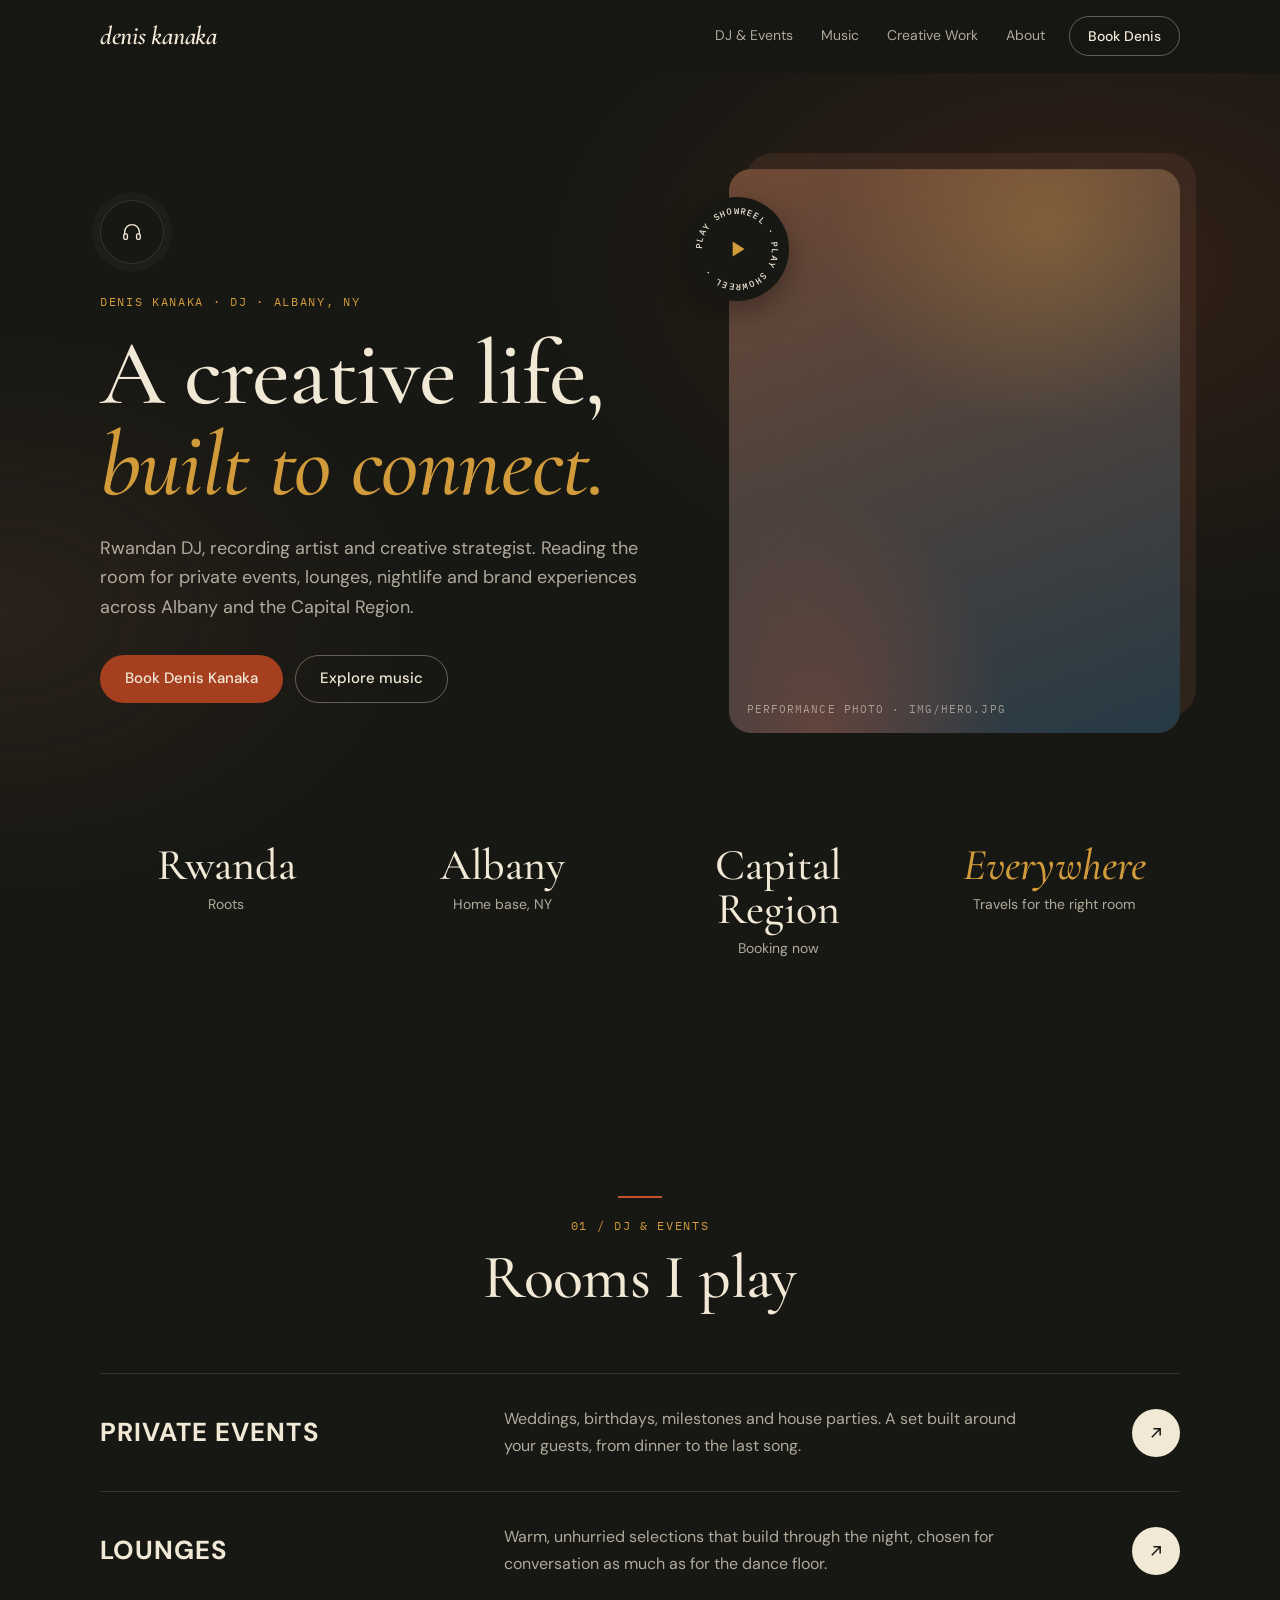
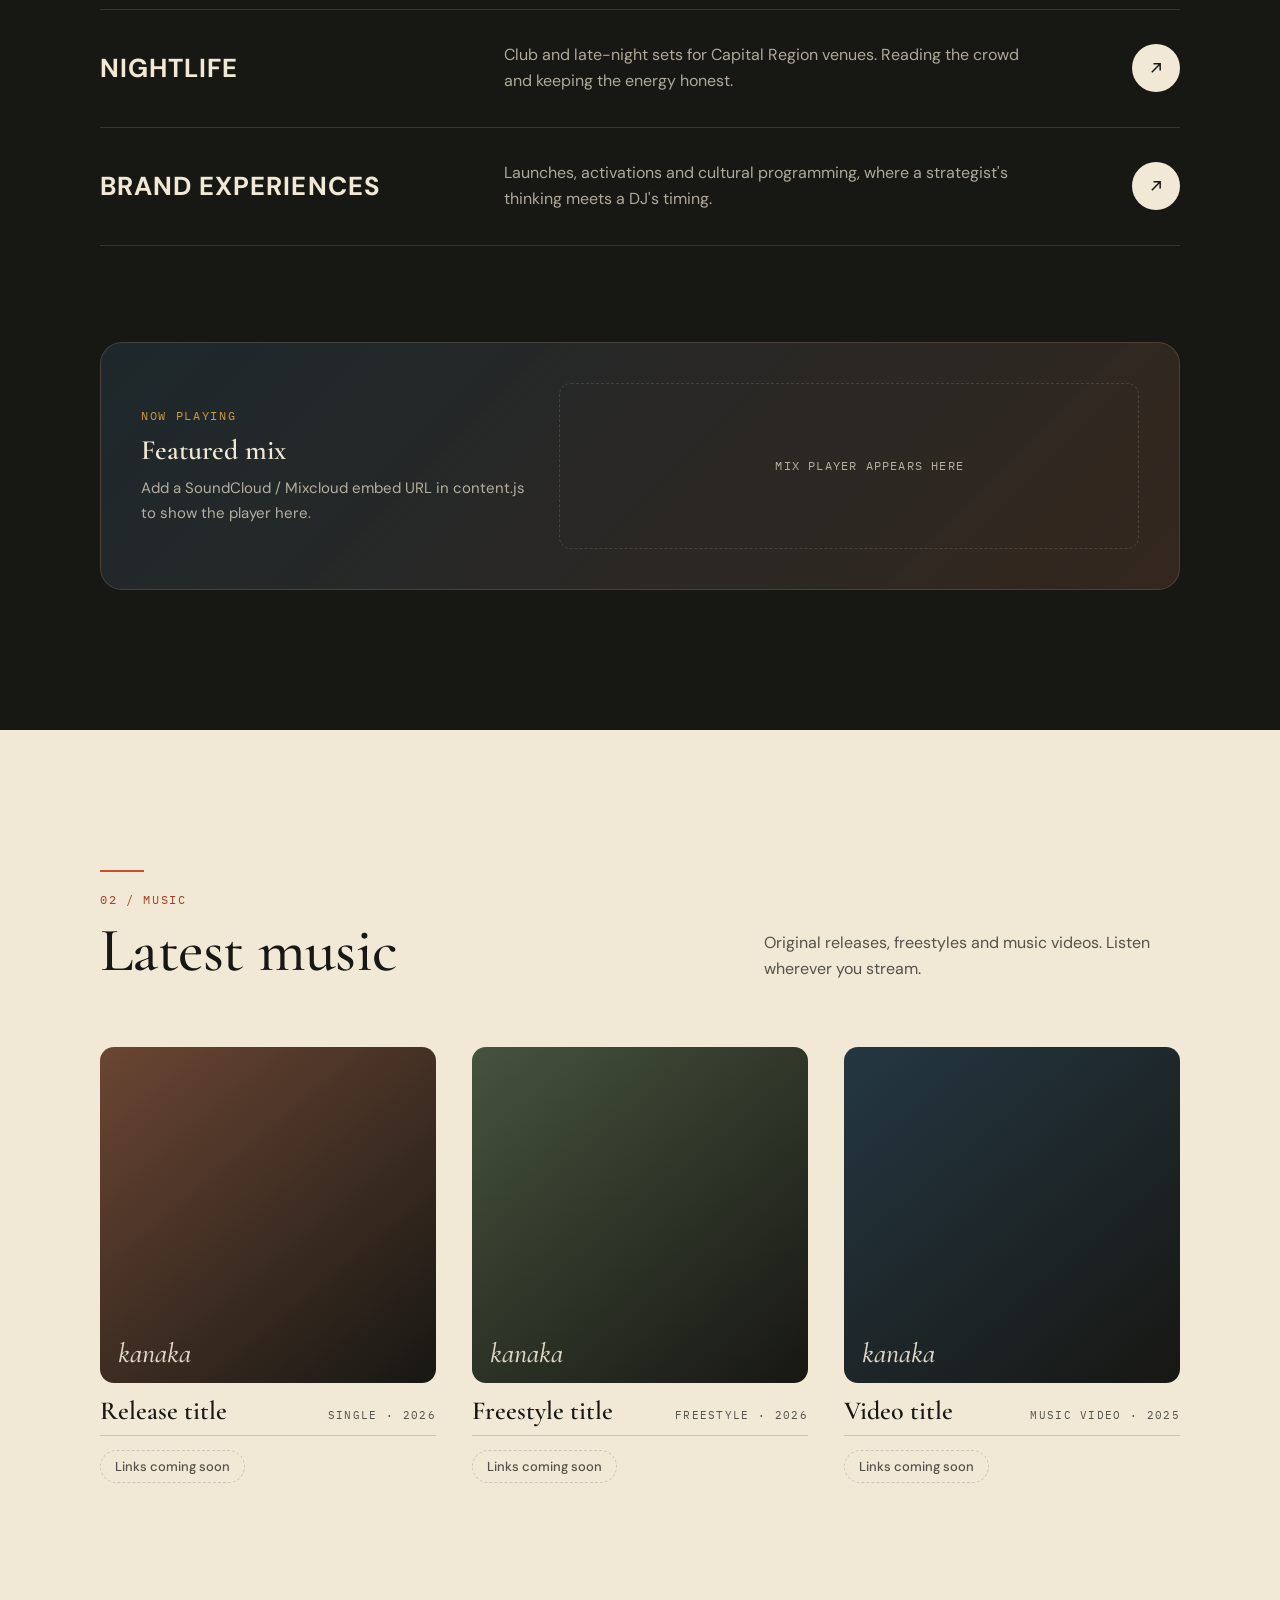
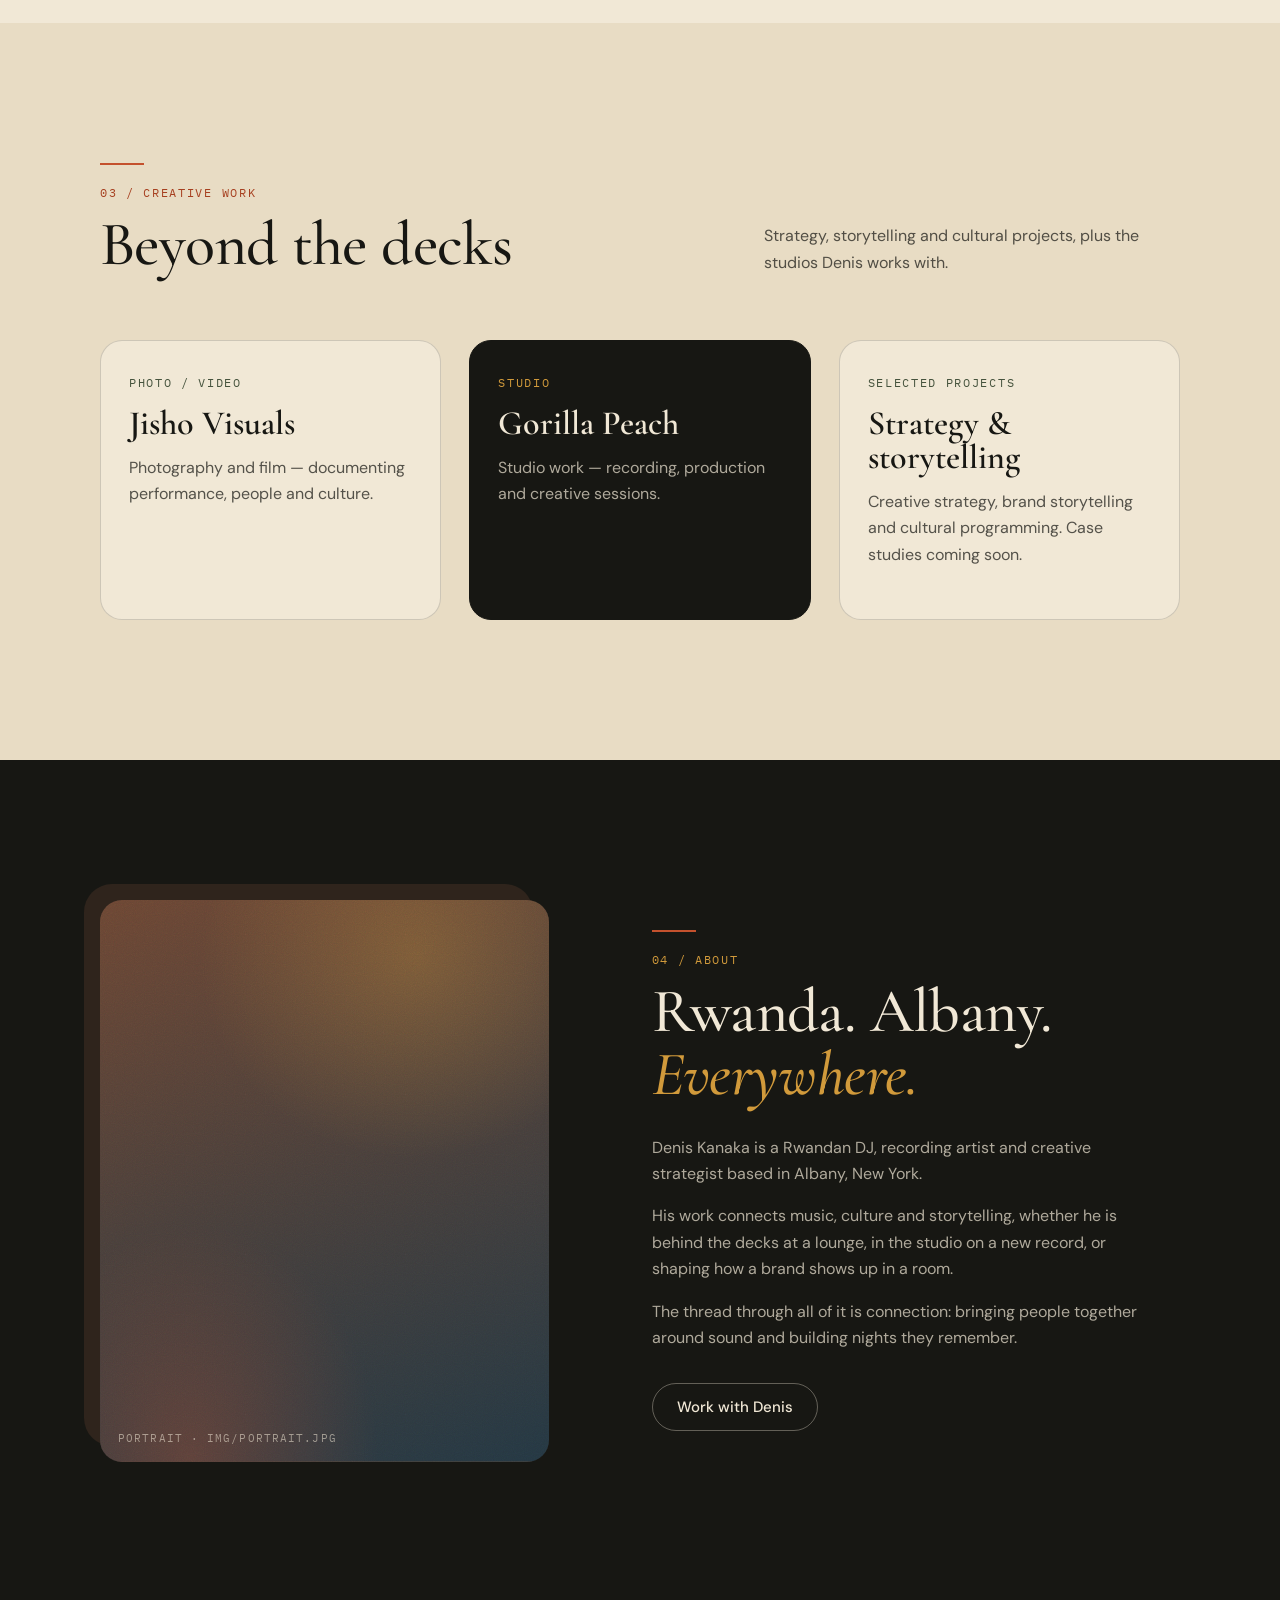
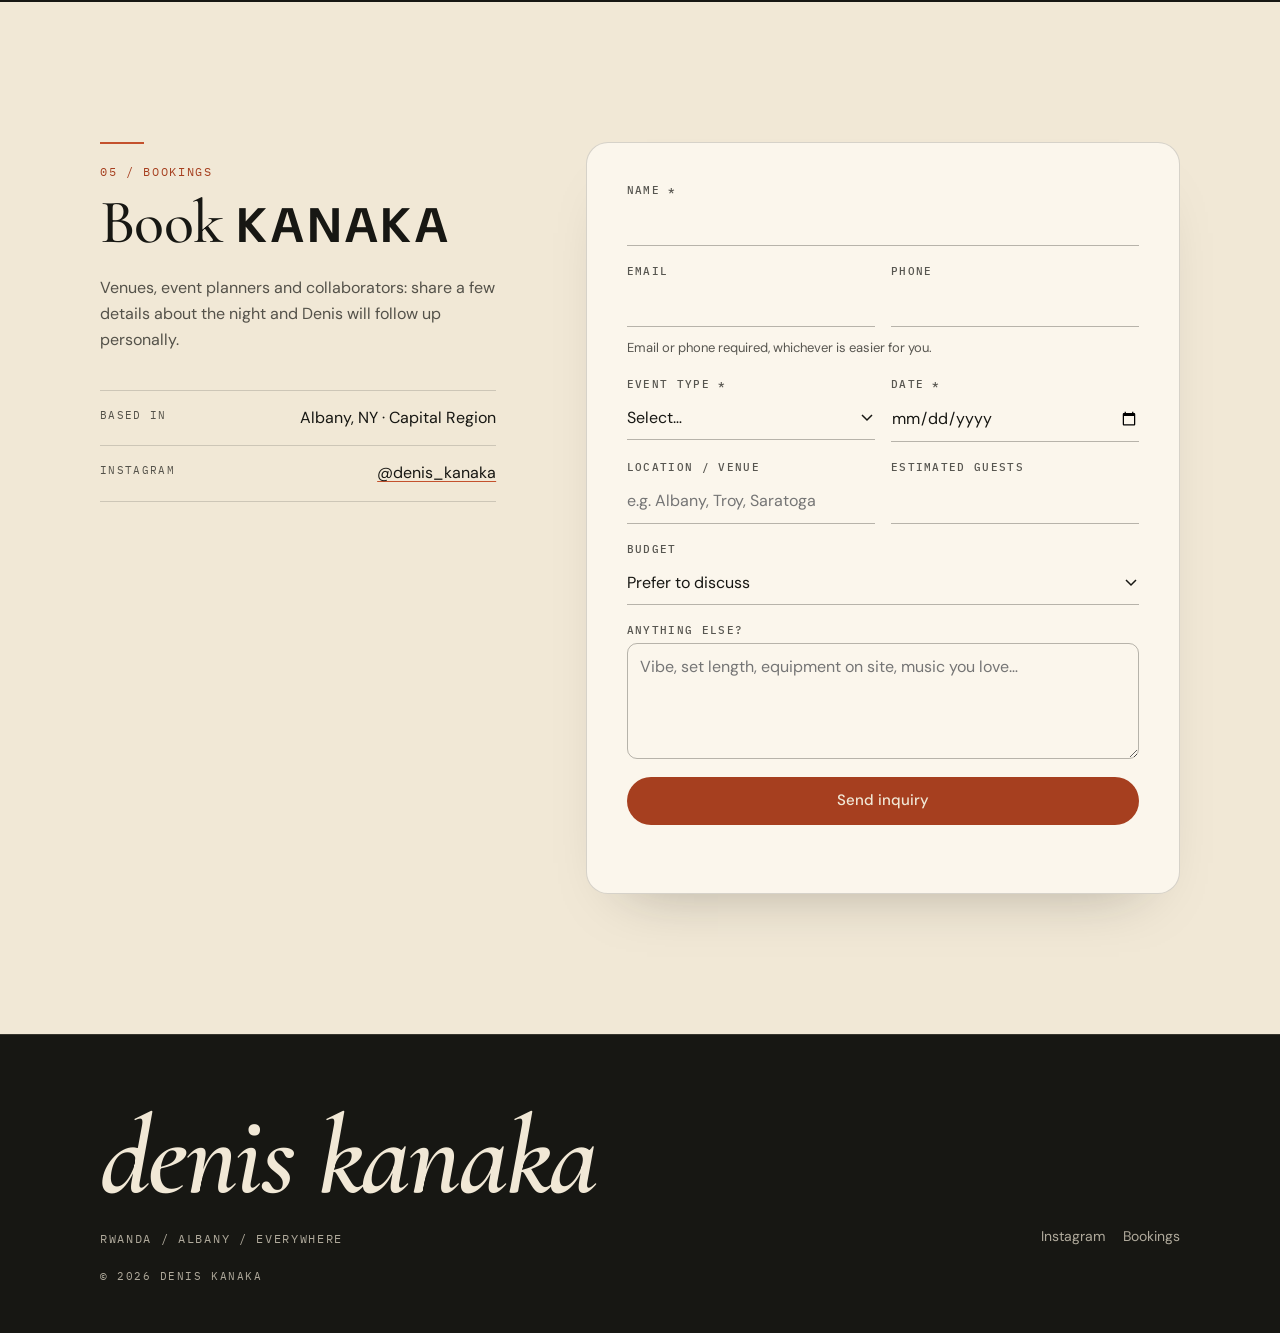
==== denis-kanaka/index.html @ ef2da4cc "Add Denis Kanaka website from creative brief Single-page static site: hero, DJ & Events, Music, Crea" ====
<!doctype html>
<html lang="en">
<head>
  <meta charset="utf-8">
  <meta name="viewport" content="width=device-width, initial-scale=1">
  <title>Denis Kanaka — DJ in Albany, NY | Events, Lounges & Nightlife</title>
  <meta name="description" content="Denis Kanaka is a Rwandan DJ, recording artist and creative strategist based in Albany, New York. Book him for private events, lounges, nightlife and brand experiences across the Capital Region.">
  <meta name="theme-color" content="#171713">
  <link rel="canonical" href="https://deniskanaka.com/">

  <!-- Social previews (replace og-image.jpg with a 1200×630 performance photo) -->
  <meta property="og:type" content="website">
  <meta property="og:title" content="Denis Kanaka — DJ, Recording Artist & Creative Strategist">
  <meta property="og:description" content="Rwandan DJ based in Albany, NY. Booking private events, lounges, nightlife and brand experiences across the Capital Region.">
  <meta property="og:image" content="https://deniskanaka.com/img/og-image.jpg">
  <meta property="og:url" content="https://deniskanaka.com/">
  <meta name="twitter:card" content="summary_large_image">

  <link rel="icon" href="data:image/svg+xml,%3Csvg xmlns='http://www.w3.org/2000/svg' viewBox='0 0 64 64'%3E%3Crect width='64' height='64' rx='14' fill='%23171713'/%3E%3Ctext x='50%25' y='56%25' text-anchor='middle' dominant-baseline='middle' font-family='Georgia,serif' font-size='40' font-style='italic' fill='%23F1E8D6'%3Ek%3C/text%3E%3C/svg%3E">

  <link rel="preconnect" href="https://fonts.googleapis.com">
  <link rel="preconnect" href="https://fonts.gstatic.com" crossorigin>
  <link href="https://fonts.googleapis.com/css2?family=Cormorant+Garamond:ital,wght@0,500;0,600;1,500&family=DM+Sans:opsz,wght@9..40,400;9..40,500;9..40,700&family=IBM+Plex+Mono:wght@400;500&display=swap" rel="stylesheet">
  <link rel="stylesheet" href="styles.css">

  <script type="application/ld+json">
  {
    "@context": "https://schema.org",
    "@type": "Person",
    "name": "Denis Kanaka",
    "jobTitle": ["DJ", "Recording Artist", "Creative Strategist"],
    "url": "https://deniskanaka.com/",
    "homeLocation": { "@type": "Place", "name": "Albany, New York" },
    "areaServed": ["Albany, NY", "Capital Region, NY", "Troy, NY", "Schenectady, NY", "Saratoga Springs, NY"],
    "sameAs": ["https://www.instagram.com/denis_kanaka/"]
  }
  </script>

  <!-- Analytics: paste your Plausible / GA4 snippet here. Booking clicks and form
       submissions are already sent as events by main.js (see README). -->
</head>
<body>
  <a class="skip" href="#main">Skip to content</a>

  <!-- ================= HEADER ================= -->
  <header class="site-header" id="top">
    <div class="wrap header-inner">
      <a href="#top" class="wordmark" aria-label="denis kanaka — home">denis kanaka</a>
      <nav class="nav" id="nav" aria-label="Primary">
        <a href="#dj">DJ &amp; Events</a>
        <a href="#music">Music</a>
        <a href="#work">Creative Work</a>
        <a href="#about">About</a>
        <a href="#book" class="nav-book" data-track="book_click" data-track-label="nav">Bookings</a>
      </nav>
      <a href="#book" class="btn btn-ghost header-cta" data-track="book_click" data-track-label="header">Book Denis</a>
      <button class="menu-btn" aria-expanded="false" aria-controls="nav" aria-label="Open menu">
        <span></span><span></span>
      </button>
    </div>
  </header>

  <main id="main">

    <!-- ================= HERO ================= -->
    <section class="hero section-ink">
      <div class="wrap hero-grid">
        <div class="hero-copy">
          <div class="hero-mark" aria-hidden="true">
            <svg viewBox="0 0 24 24" width="22" height="22" fill="none" stroke="currentColor" stroke-width="1.5"><path d="M4 15v-3a8 8 0 0 1 16 0v3"/><rect x="3" y="14" width="4" height="6" rx="1.5"/><rect x="17" y="14" width="4" height="6" rx="1.5"/></svg>
          </div>
          <p class="eyebrow">Denis Kanaka · DJ · Albany, NY</p>
          <h1 class="display">A creative life,<br><em>built to connect.</em></h1>
          <p class="lede">Rwandan DJ, recording artist and creative strategist. Reading the room for private events, lounges, nightlife and brand experiences across Albany and the Capital Region.</p>
          <div class="actions">
            <a href="#book" class="btn btn-ember" data-track="book_click" data-track-label="hero">Book Denis Kanaka</a>
            <a href="#music" class="btn btn-ghost">Explore music</a>
          </div>
        </div>

        <div class="hero-media">
          <div class="frame frame-hero">
            <div class="ph" data-img="img/hero.jpg" role="img" aria-label="Denis Kanaka performing a DJ set in Albany, New York">
              <span class="ph-label">performance photo · img/hero.jpg</span>
            </div>
            <button class="play-badge" type="button" data-showreel aria-label="Play showreel">
              <svg class="ring" viewBox="0 0 100 100" aria-hidden="true">
                <defs><path id="circ" d="M50,50 m-38,0 a38,38 0 1,1 76,0 a38,38 0 1,1 -76,0"/></defs>
                <text><textPath href="#circ">PLAY SHOWREEL · PLAY SHOWREEL · </textPath></text>
              </svg>
              <svg class="tri" viewBox="0 0 24 24" aria-hidden="true"><path d="M8 5v14l11-7z" fill="currentColor"/></svg>
            </button>
          </div>
        </div>
      </div>

      <!-- Facts strip (stats row in the reference — kept factual, no invented numbers) -->
      <div class="wrap facts">
        <div class="fact"><span class="fact-big">Rwanda</span><span class="fact-sm">Roots</span></div>
        <div class="fact"><span class="fact-big">Albany</span><span class="fact-sm">Home base, NY</span></div>
        <div class="fact"><span class="fact-big">Capital Region</span><span class="fact-sm">Booking now</span></div>
        <div class="fact"><span class="fact-big"><em>Everywhere</em></span><span class="fact-sm">Travels for the right room</span></div>
      </div>
    </section>

    <!-- ================= DJ & EVENTS ================= -->
    <section class="section section-ink" id="dj">
      <div class="wrap">
        <header class="section-head center">
          <span class="rule"></span>
          <p class="label">01 / DJ &amp; Events</p>
          <h2 class="h2">Rooms I play</h2>
        </header>

        <ul class="rows">
          <li class="row">
            <h3 class="row-title">Private events</h3>
            <p class="row-text">Weddings, birthdays, milestones and house parties. A set built around your guests, from dinner to the last song.</p>
            <a class="row-arrow" href="#book" data-event="Private event" data-track="book_click" data-track-label="row-private" aria-label="Book Denis for a private event">
              <svg viewBox="0 0 24 24" aria-hidden="true"><path d="M7 17 17 7M9 7h8v8" fill="none" stroke="currentColor" stroke-width="1.8"/></svg>
            </a>
          </li>
          <li class="row">
            <h3 class="row-title">Lounges</h3>
            <p class="row-text">Warm, unhurried selections that build through the night, chosen for conversation as much as for the dance floor.</p>
            <a class="row-arrow" href="#book" data-event="Lounge / bar" data-track="book_click" data-track-label="row-lounge" aria-label="Book Denis for a lounge">
              <svg viewBox="0 0 24 24" aria-hidden="true"><path d="M7 17 17 7M9 7h8v8" fill="none" stroke="currentColor" stroke-width="1.8"/></svg>
            </a>
          </li>
          <li class="row">
            <h3 class="row-title">Nightlife</h3>
            <p class="row-text">Club and late-night sets for Capital Region venues. Reading the crowd and keeping the energy honest.</p>
            <a class="row-arrow" href="#book" data-event="Club / nightlife" data-track="book_click" data-track-label="row-nightlife" aria-label="Book Denis for a nightlife event">
              <svg viewBox="0 0 24 24" aria-hidden="true"><path d="M7 17 17 7M9 7h8v8" fill="none" stroke="currentColor" stroke-width="1.8"/></svg>
            </a>
          </li>
          <li class="row">
            <h3 class="row-title">Brand experiences</h3>
            <p class="row-text">Launches, activations and cultural programming, where a strategist's thinking meets a DJ's timing.</p>
            <a class="row-arrow" href="#book" data-event="Brand experience" data-track="book_click" data-track-label="row-brand" aria-label="Book Denis for a brand experience">
              <svg viewBox="0 0 24 24" aria-hidden="true"><path d="M7 17 17 7M9 7h8v8" fill="none" stroke="currentColor" stroke-width="1.8"/></svg>
            </a>
          </li>
        </ul>

        <div class="mix" id="mix">
          <div class="mix-meta">
            <p class="label">Now playing</p>
            <h3 class="h3" data-bind="featuredMix.title">Featured mix</h3>
            <p class="muted" data-bind="featuredMix.caption"></p>
          </div>
          <div class="mix-player" id="mixPlayer">
            <div class="mix-empty">
              <span class="bars" aria-hidden="true"><i></i><i></i><i></i><i></i><i></i></span>
              <span>Mix player appears here</span>
            </div>
          </div>
        </div>
      </div>
    </section>

    <!-- ================= MUSIC ================= -->
    <section class="section section-paper" id="music">
      <div class="wrap">
        <header class="section-head split">
          <div>
            <span class="rule"></span>
            <p class="label">02 / Music</p>
            <h2 class="h2">Latest music</h2>
          </div>
          <p class="section-intro">Original releases, freestyles and music videos. Listen wherever you stream.</p>
        </header>
        <div class="releases" id="releases" aria-live="polite"></div>
        <div class="stream-links" id="streamLinks"></div>
      </div>
    </section>

    <!-- ================= CREATIVE WORK ================= -->
    <section class="section section-paper alt" id="work">
      <div class="wrap">
        <header class="section-head split">
          <div>
            <span class="rule"></span>
            <p class="label">03 / Creative Work</p>
            <h2 class="h2">Beyond the decks</h2>
          </div>
          <p class="section-intro">Strategy, storytelling and cultural projects, plus the studios Denis works with.</p>
        </header>
        <div class="projects" id="projects"></div>
      </div>
    </section>

    <!-- ================= ABOUT ================= -->
    <section class="section section-ink" id="about">
      <div class="wrap about-grid">
        <div class="frame frame-portrait">
          <div class="ph" data-img="img/portrait.jpg" role="img" aria-label="Portrait of Denis Kanaka, DJ and creative strategist based in Albany, NY">
            <span class="ph-label">portrait · img/portrait.jpg</span>
          </div>
        </div>
        <div class="about-copy">
          <span class="rule"></span>
          <p class="label">04 / About</p>
          <h2 class="h2">Rwanda. Albany.<br><em>Everywhere.</em></h2>
          <p>Denis Kanaka is a Rwandan DJ, recording artist and creative strategist based in Albany, New York.</p>
          <p>His work connects music, culture and storytelling, whether he is behind the decks at a lounge, in the studio on a new record, or shaping how a brand shows up in a room.</p>
          <p>The thread through all of it is connection: bringing people together around sound and building nights they remember.</p>
          <ul class="highlights" id="highlights" hidden></ul>
          <div class="actions">
            <a href="#book" class="btn btn-ghost" data-track="book_click" data-track-label="about">Work with Denis</a>
          </div>
        </div>
      </div>
    </section>

    <!-- ================= TESTIMONIALS (hidden until approved quotes exist) ================= -->
    <section class="section section-ink tight" id="testimonials" hidden>
      <div class="wrap">
        <header class="section-head">
          <span class="rule"></span>
          <p class="label">Kind words</p>
          <h2 class="h2">From the room</h2>
        </header>
        <div class="quotes" id="quotes"></div>
      </div>
    </section>

    <!-- ================= BOOKINGS ================= -->
    <section class="section section-paper" id="book">
      <div class="wrap book-grid">
        <div class="book-intro">
          <span class="rule"></span>
          <p class="label">05 / Bookings</p>
          <h2 class="h2">Book <span class="kanaka">KANAKA</span></h2>
          <p>Venues, event planners and collaborators: share a few details about the night and Denis will follow up personally.</p>
          <dl class="direct" id="direct">
            <div><dt>Based in</dt><dd>Albany, NY · Capital Region</dd></div>
            <div><dt>Instagram</dt><dd><a href="https://www.instagram.com/denis_kanaka/" target="_blank" rel="noopener" data-track="social_click" data-track-label="instagram">@denis_kanaka</a></dd></div>
          </dl>
        </div>

        <form class="form" id="bookingForm" novalidate>
          <div class="field">
            <label for="f-name">Name *</label>
            <input id="f-name" name="name" type="text" autocomplete="name" required>
          </div>
          <div class="field-row">
            <div class="field">
              <label for="f-email">Email</label>
              <input id="f-email" name="email" type="email" autocomplete="email">
            </div>
            <div class="field">
              <label for="f-phone">Phone</label>
              <input id="f-phone" name="phone" type="tel" autocomplete="tel">
            </div>
          </div>
          <p class="hint" id="contactHint">Email or phone required, whichever is easier for you.</p>
          <div class="field-row">
            <div class="field">
              <label for="f-type">Event type *</label>
              <select id="f-type" name="event_type" required>
                <option value="">Select…</option>
                <option>Private event</option>
                <option>Wedding</option>
                <option>Lounge / bar</option>
                <option>Club / nightlife</option>
                <option>Brand experience</option>
                <option>Corporate</option>
                <option>Other</option>
              </select>
            </div>
            <div class="field">
              <label for="f-date">Date *</label>
              <input id="f-date" name="date" type="date" required>
            </div>
          </div>
          <div class="field-row">
            <div class="field">
              <label for="f-location">Location / venue</label>
              <input id="f-location" name="location" type="text" placeholder="e.g. Albany, Troy, Saratoga">
            </div>
            <div class="field">
              <label for="f-guests">Estimated guests</label>
              <input id="f-guests" name="guest_count" type="number" min="1" inputmode="numeric">
            </div>
          </div>
          <div class="field">
            <label for="f-budget">Budget</label>
            <select id="f-budget" name="budget">
              <option value="">Prefer to discuss</option>
              <option>Under $500</option>
              <option>$500 – $1,000</option>
              <option>$1,000 – $2,500</option>
              <option>$2,500+</option>
            </select>
          </div>
          <div class="field">
            <label for="f-details">Anything else?</label>
            <textarea id="f-details" name="details" rows="4" placeholder="Vibe, set length, equipment on site, music you love…"></textarea>
          </div>
          <input type="text" name="_gotcha" class="hp" tabindex="-1" autocomplete="off" aria-hidden="true">
          <button class="btn btn-ember btn-block" type="submit">Send inquiry</button>
          <p class="form-status" id="formStatus" role="status" aria-live="polite"></p>
        </form>

        <div class="form-done" id="formDone" hidden tabindex="-1">
          <p class="label">Inquiry received</p>
          <h3 class="h2"><em>Thank you.</em></h3>
          <p id="doneText">Denis will be in touch shortly to talk through your event.</p>
          <button class="btn btn-ghost-dark" type="button" id="formReset">Send another</button>
        </div>
      </div>
    </section>
  </main>

  <!-- ================= FOOTER ================= -->
  <footer class="site-footer section-ink">
    <div class="wrap footer-inner">
      <p class="footer-mark">denis kanaka</p>
      <p class="mono">Rwanda / Albany / Everywhere</p>
      <nav class="footer-links" id="footerLinks" aria-label="Social"></nav>
      <p class="mono small">© <span id="year"></span> Denis Kanaka</p>
    </div>
  </footer>

  <!-- Showreel modal -->
  <dialog class="modal" id="reelModal" aria-label="Showreel">
    <button class="modal-close" type="button" aria-label="Close showreel">×</button>
    <div class="modal-body" id="reelBody"></div>
  </dialog>

  <script src="content.js"></script>
  <script src="main.js"></script>
</body>
</html>
---- denis-kanaka/styles.css ----
/* denis kanaka — styles
   Palette & type per Web / Creative Brief §03 */
:root {
  --paper: #F1E8D6;
  --ink: #171713;
  --earth: #6B4633;
  --moss: #46533D;
  --ember: #C4512D;
  --ember-deep: #A63F1F;   /* AA-contrast variant for small text & buttons */
  --gold: #D19A3B;
  --midnight: #243742;

  --paper-2: #E8DCC4;
  --ink-2: #211F1A;
  --ink-line: rgba(241, 232, 214, .14);
  --paper-line: rgba(23, 23, 19, .16);
  --paper-muted: rgba(241, 232, 214, .70);
  --ink-muted: rgba(23, 23, 19, .72);

  --serif: "Cormorant Garamond", Georgia, "Times New Roman", serif;
  --sans: "DM Sans", system-ui, -apple-system, "Segoe UI", sans-serif;
  --mono: "IBM Plex Mono", ui-monospace, Menlo, monospace;

  --wrap: 1160px;
  --gutter: clamp(16px, 4vw, 40px);
  --radius: 22px;
}

*, *::before, *::after { box-sizing: border-box; }
html { scroll-behavior: smooth; scroll-padding-top: 80px; -webkit-text-size-adjust: 100%; }
@media (prefers-reduced-motion: reduce) { html { scroll-behavior: auto; } *, *::before, *::after { animation: none !important; transition: none !important; } }
body {
  margin: 0; background: var(--ink); color: var(--paper);
  font: 400 16px/1.65 var(--sans); -webkit-font-smoothing: antialiased;
  overflow-x: hidden;
}
img { max-width: 100%; display: block; }
a { color: inherit; }
h1, h2, h3, p { margin: 0; }
em { font-style: italic; }
[hidden] { display: none !important; }

.wrap { width: 100%; max-width: var(--wrap); margin: 0 auto; padding: 0 var(--gutter); }
.skip { position: absolute; left: -9999px; top: 8px; z-index: 100; background: var(--paper); color: var(--ink); padding: 8px 14px; border-radius: 8px; }
.skip:focus { left: 8px; }
:focus-visible { outline: 2px solid var(--gold); outline-offset: 3px; border-radius: 4px; }

/* ---------- Type ---------- */
.display {
  font-family: var(--serif); font-weight: 500;
  font-size: clamp(46px, 7.2vw, 92px); line-height: .98; letter-spacing: -.015em;
}
.display em, .h2 em { color: var(--gold); }
.section-paper .h2 em { color: var(--ember-deep); }
.h2 { font-family: var(--serif); font-weight: 500; font-size: clamp(38px, 5vw, 62px); line-height: 1.02; letter-spacing: -.01em; }
.h3 { font-family: var(--serif); font-weight: 600; font-size: 28px; line-height: 1.1; }
.eyebrow, .label, .mono {
  font-family: var(--mono); font-size: 12px; letter-spacing: .14em; text-transform: uppercase;
}
.eyebrow, .section-ink .label { color: var(--gold); }
.section-paper .label { color: var(--ember-deep); }
.lede { font-size: 18px; color: var(--paper-muted); max-width: 30em; }
.muted { color: var(--paper-muted); }
.small { font-size: 11px; }
.rule { display: block; width: 44px; height: 2px; background: var(--ember); margin-bottom: 18px; }
.center .rule { margin-inline: auto; }
.kanaka { font-family: var(--sans); font-weight: 700; letter-spacing: .08em; font-size: .78em; }

/* ---------- Buttons ---------- */
.btn {
  display: inline-flex; align-items: center; justify-content: center; gap: 8px;
  min-height: 48px; padding: 0 24px; border-radius: 999px;
  font: 500 15px/1 var(--sans); text-decoration: none; cursor: pointer;
  border: 1px solid transparent; transition: background .2s, color .2s, border-color .2s, transform .2s;
}
.btn:active { transform: translateY(1px); }
.btn-ember { background: var(--ember-deep); color: var(--paper); }
.btn-ember:hover { background: var(--ember); }
.btn-ghost { border-color: rgba(241, 232, 214, .35); color: var(--paper); background: transparent; }
.btn-ghost:hover { border-color: var(--paper); background: rgba(241, 232, 214, .06); }
.btn-ghost-dark { border-color: var(--paper-line); color: var(--ink); background: transparent; }
.btn-ghost-dark:hover { border-color: var(--ink); }
.btn-block { width: 100%; }
.actions { display: flex; flex-wrap: wrap; gap: 12px; margin-top: 32px; }

/* ---------- Header ---------- */
.site-header {
  position: sticky; top: 0; z-index: 50;
  background: rgba(23, 23, 19, .82); backdrop-filter: blur(12px); -webkit-backdrop-filter: blur(12px);
  border-bottom: 1px solid transparent; transition: border-color .3s;
}
.site-header.scrolled { border-bottom-color: var(--ink-line); }
.header-inner { display: flex; align-items: center; gap: 24px; height: 72px; }
.wordmark { font-family: var(--serif); font-size: 26px; font-weight: 600; font-style: italic; text-decoration: none; letter-spacing: -.01em; margin-right: auto; }
.nav { display: flex; gap: 28px; }
.nav a { font-size: 14px; text-decoration: none; color: var(--paper-muted); transition: color .2s; }
.nav a:hover { color: var(--paper); }
.nav-book { display: none; }
.header-cta { min-height: 40px; padding: 0 18px; font-size: 14px; }
.menu-btn { display: none; }

@media (max-width: 880px) {
  .header-cta { display: none; }
  .menu-btn {
    display: grid; place-content: center; gap: 6px; width: 44px; height: 44px;
    background: none; border: 1px solid var(--ink-line); border-radius: 50%; cursor: pointer;
  }
  .menu-btn span { display: block; width: 18px; height: 1.5px; background: var(--paper); transition: transform .25s; }
  .menu-btn[aria-expanded="true"] span:first-child { transform: translateY(3.75px) rotate(45deg); }
  .menu-btn[aria-expanded="true"] span:last-child { transform: translateY(-3.75px) rotate(-45deg); }
  .nav {
    position: fixed; inset: 72px 0 auto 0; flex-direction: column; gap: 0;
    background: var(--ink); border-bottom: 1px solid var(--ink-line);
    padding: 8px var(--gutter) 24px; transform: translateY(-8px); opacity: 0; visibility: hidden;
    transition: opacity .2s, transform .2s, visibility .2s;
  }
  .nav.open { opacity: 1; visibility: visible; transform: none; }
  .nav a { font-family: var(--serif); font-size: 30px; color: var(--paper); padding: 10px 0; border-bottom: 1px solid var(--ink-line); }
  .nav-book { display: block; color: var(--gold) !important; border-bottom: 0 !important; }
}

/* ---------- Sections ---------- */
.section-ink { background: var(--ink); color: var(--paper); }
.section-paper { background: var(--paper); color: var(--ink); }
.section-paper.alt { background: var(--paper-2); }
.section { padding: clamp(80px, 11vw, 140px) 0; }
.section.tight { padding-top: 0; }
.section-head { margin-bottom: clamp(40px, 6vw, 64px); }
.section-head .label { margin-bottom: 10px; }
.section-head.center { text-align: center; }
.section-head.split { display: flex; justify-content: space-between; align-items: flex-end; gap: 32px; flex-wrap: wrap; }
.section-intro { max-width: 26em; color: var(--ink-muted); }

/* ---------- Hero ---------- */
.hero {
  position: relative; padding: clamp(48px, 8vw, 96px) 0 0;
  background:
    radial-gradient(60% 50% at 85% 20%, rgba(196, 81, 45, .16), transparent 70%),
    radial-gradient(45% 40% at 0% 55%, rgba(107, 70, 51, .22), transparent 70%),
    var(--ink);
}
.hero-grid { display: grid; grid-template-columns: 1.1fr .9fr; gap: clamp(32px, 6vw, 80px); align-items: center; }
.hero-mark {
  width: 64px; height: 64px; border-radius: 50%; display: grid; place-items: center;
  border: 1px solid var(--ink-line); box-shadow: 0 0 0 8px rgba(241, 232, 214, .03);
  color: var(--paper); margin-bottom: 28px;
}
.hero .eyebrow { margin-bottom: 18px; }
.hero .lede { margin-top: 24px; }

/* Image frames with offset "back plate" like the reference */
.frame { position: relative; }
.frame::before {
  content: ""; position: absolute; inset: -16px 16px 16px -16px; border-radius: calc(var(--radius) + 6px);
  background: rgba(107, 70, 51, .28); z-index: 0;
}
.frame-hero::before { inset: -16px -16px 16px 16px; }
.ph {
  position: relative; z-index: 1; border-radius: var(--radius); overflow: hidden;
  aspect-ratio: 4 / 5; background-color: var(--ink-2);
  background-image:
    radial-gradient(80% 60% at 70% 10%, rgba(209, 154, 59, .28), transparent 60%),
    radial-gradient(70% 70% at 20% 100%, rgba(196, 81, 45, .30), transparent 60%),
    linear-gradient(160deg, var(--earth), var(--midnight));
  background-size: cover; background-position: center;
  display: flex; align-items: flex-end;
}
.ph::after { /* film grain */
  content: ""; position: absolute; inset: 0; opacity: .18; mix-blend-mode: overlay; pointer-events: none;
  background-image: url("data:image/svg+xml,%3Csvg xmlns='http://www.w3.org/2000/svg' width='160' height='160'%3E%3Cfilter id='n'%3E%3CfeTurbulence type='fractalNoise' baseFrequency='.9' numOctaves='2'/%3E%3C/filter%3E%3Crect width='100%25' height='100%25' filter='url(%23n)'/%3E%3C/svg%3E");
}
.ph.has-img::after { opacity: .08; }
.ph-label { position: relative; z-index: 2; margin: 18px; font: 11px/1 var(--mono); letter-spacing: .1em; text-transform: uppercase; color: rgba(241, 232, 214, .55); }
.ph.has-img .ph-label { display: none; }

.play-badge {
  position: absolute; z-index: 3; top: 28px; left: -44px;
  width: 104px; height: 104px; border-radius: 50%; border: 0; padding: 0; cursor: pointer;
  background: var(--ink); color: var(--paper); display: grid; place-items: center;
  box-shadow: 0 10px 30px rgba(0, 0, 0, .35);
}
.play-badge .ring { position: absolute; inset: 6px; width: calc(100% - 12px); height: calc(100% - 12px); animation: spin 18s linear infinite; }
.play-badge text { font: 500 9.6px var(--mono); letter-spacing: .16em; fill: var(--paper); }
.play-badge .tri { width: 26px; height: 26px; color: var(--gold); transition: transform .2s; }
.play-badge:hover .tri { transform: scale(1.15); }
@keyframes spin { to { transform: rotate(360deg); } }

.facts {
  display: grid; grid-template-columns: repeat(4, 1fr); gap: 24px;
  padding-top: clamp(64px, 9vw, 110px); padding-bottom: clamp(56px, 8vw, 96px);
  text-align: center;
}
.fact { display: flex; flex-direction: column; gap: 6px; }
.fact-big { font-family: var(--serif); font-weight: 500; font-size: clamp(30px, 3.6vw, 44px); line-height: 1; }
.fact-big em { color: var(--gold); }
.fact-sm { font-size: 14px; color: var(--paper-muted); }

/* ---------- DJ rows ---------- */
.rows { list-style: none; margin: 0; padding: 0; border-top: 1px solid var(--ink-line); }
.row {
  display: grid; grid-template-columns: 1fr 1.6fr auto; gap: 32px; align-items: center;
  padding: 32px 0; border-bottom: 1px solid var(--ink-line); transition: background .25s;
}
.row-title { font-family: var(--sans); font-weight: 700; font-size: clamp(20px, 2.1vw, 26px); letter-spacing: .04em; text-transform: uppercase; }
.row-text { color: var(--paper-muted); max-width: 34em; }
.row-arrow {
  width: 48px; height: 48px; border-radius: 50%; background: var(--paper); color: var(--ink);
  display: grid; place-items: center; transition: background .2s, transform .25s;
}
.row-arrow svg { width: 20px; height: 20px; }
.row:hover .row-arrow, .row-arrow:focus-visible { background: var(--ember); color: var(--paper); transform: rotate(45deg); }

.mix {
  margin-top: clamp(56px, 8vw, 96px); display: grid; grid-template-columns: .8fr 1.2fr; gap: 32px; align-items: center;
  padding: clamp(24px, 4vw, 40px); border-radius: var(--radius);
  background: linear-gradient(135deg, rgba(36, 55, 66, .55), rgba(107, 70, 51, .35));
  border: 1px solid var(--ink-line);
}
.mix-meta .label { margin-bottom: 10px; }
.mix-meta .muted { margin-top: 10px; font-size: 15px; }
.mix-player iframe { width: 100%; height: 166px; border: 0; border-radius: 12px; display: block; }
.mix-player.tall iframe { height: 180px; }
.mix-empty {
  height: 166px; border-radius: 12px; border: 1px dashed var(--ink-line);
  display: flex; align-items: center; justify-content: center; gap: 14px;
  font: 12px var(--mono); letter-spacing: .1em; text-transform: uppercase; color: var(--paper-muted);
}
.bars { display: inline-flex; align-items: flex-end; gap: 3px; height: 22px; }
.bars i { width: 3px; background: var(--gold); border-radius: 2px; animation: eq 1.1s ease-in-out infinite; }
.bars i:nth-child(2) { animation-delay: -.3s; } .bars i:nth-child(3) { animation-delay: -.6s; }
.bars i:nth-child(4) { animation-delay: -.15s; } .bars i:nth-child(5) { animation-delay: -.45s; }
@keyframes eq { 0%, 100% { height: 25%; } 50% { height: 100%; } }

/* ---------- Music ---------- */
.releases { display: grid; grid-template-columns: repeat(3, 1fr); gap: clamp(20px, 3vw, 36px); }
.release { display: flex; flex-direction: column; gap: 14px; }
.cover {
  aspect-ratio: 1; border-radius: 14px; overflow: hidden; position: relative;
  background: linear-gradient(140deg, var(--earth), var(--ink));
  background-size: cover; background-position: center;
}
.release:nth-child(3n+2) .cover:not(.has-img) { background: linear-gradient(140deg, var(--moss), var(--ink)); }
.release:nth-child(3n+3) .cover:not(.has-img) { background: linear-gradient(140deg, var(--midnight), var(--ink)); }
.cover-mark { position: absolute; left: 18px; bottom: 16px; font: italic 500 28px/1 var(--serif); color: rgba(241, 232, 214, .9); }
.cover.has-img .cover-mark { display: none; }
.release-meta { display: flex; justify-content: space-between; align-items: baseline; gap: 12px; border-bottom: 1px solid var(--paper-line); padding-bottom: 10px; }
.release-title { font-family: var(--serif); font-size: 26px; font-weight: 600; line-height: 1.1; }
.release-type { font: 11px var(--mono); letter-spacing: .12em; text-transform: uppercase; color: var(--ink-muted); white-space: nowrap; }
.release-links { display: flex; flex-wrap: wrap; gap: 8px; }
.chip {
  font: 500 13px/1 var(--sans); padding: 9px 14px; border-radius: 999px; text-decoration: none;
  border: 1px solid var(--paper-line); color: var(--ink); transition: background .2s, color .2s, border-color .2s;
}
.chip:hover { background: var(--ink); color: var(--paper); border-color: var(--ink); }
.chip.soon { color: var(--ink-muted); border-style: dashed; pointer-events: none; }
.stream-links { display: flex; flex-wrap: wrap; gap: 10px; margin-top: 48px; }
.stream-links:empty { display: none; }

/* ---------- Projects ---------- */
.projects { display: grid; grid-template-columns: repeat(3, 1fr); gap: clamp(16px, 2.4vw, 28px); }
.project {
  display: flex; flex-direction: column; gap: 14px; padding: 32px 28px 28px; min-height: 280px;
  border-radius: var(--radius); background: var(--paper); border: 1px solid var(--paper-line);
  text-decoration: none; color: var(--ink); transition: transform .25s, box-shadow .25s;
}
a.project:hover { transform: translateY(-4px); box-shadow: 0 18px 40px -20px rgba(23, 23, 19, .35); }
.project .label { color: var(--moss); }
.project h3 { font-family: var(--serif); font-weight: 600; font-size: 34px; line-height: 1; }
.project p { color: var(--ink-muted); }
.project .go { margin-top: auto; font: 12px var(--mono); letter-spacing: .1em; text-transform: uppercase; color: var(--ember-deep); }
.project:nth-child(2) { background: var(--ink); color: var(--paper); border-color: var(--ink); }
.project:nth-child(2) p { color: var(--paper-muted); }
.project:nth-child(2) .label, .project:nth-child(2) .go { color: var(--gold); }

/* ---------- About ---------- */
.about-grid { display: grid; grid-template-columns: .85fr 1fr; gap: clamp(40px, 8vw, 110px); align-items: center; }
.about-copy .label { margin-bottom: 10px; }
.about-copy .h2 { margin-bottom: 28px; }
.about-copy p:not(.label) { color: var(--paper-muted); margin-bottom: 16px; max-width: 32em; }
.highlights { list-style: none; padding: 0; margin: 28px 0 0; border-top: 1px solid var(--ink-line); }
.highlights li { padding: 12px 0; border-bottom: 1px solid var(--ink-line); font-size: 15px; }

/* ---------- Testimonials ---------- */
.quotes { display: grid; grid-template-columns: repeat(auto-fit, minmax(280px, 1fr)); gap: 24px; }
.quote { padding: 32px; border-radius: var(--radius); background: var(--ink-2); border: 1px solid var(--ink-line); }
.quote blockquote { margin: 0 0 20px; font: italic 500 24px/1.3 var(--serif); }
.quote figcaption { font-size: 14px; color: var(--paper-muted); }
.quote figcaption strong { color: var(--paper); font-weight: 500; }

/* ---------- Booking ---------- */
.book-grid { display: grid; grid-template-columns: .8fr 1.2fr; gap: clamp(40px, 7vw, 96px); align-items: start; }
.book-intro .label { margin-bottom: 10px; }
.book-intro .h2 { margin-bottom: 20px; }
.book-intro > p:not(.label) { color: var(--ink-muted); max-width: 26em; }
.direct { margin: 36px 0 0; border-top: 1px solid var(--paper-line); }
.direct div { display: flex; justify-content: space-between; gap: 16px; padding: 14px 0; border-bottom: 1px solid var(--paper-line); }
.direct dt { font: 11px var(--mono); letter-spacing: .12em; text-transform: uppercase; color: var(--ink-muted); padding-top: 3px; }
.direct dd { margin: 0; text-align: right; }
.direct a { text-decoration-color: var(--ember); text-underline-offset: 3px; }

.form, .form-done {
  background: #FBF6EC; border: 1px solid var(--paper-line); border-radius: var(--radius);
  padding: clamp(22px, 4vw, 40px); box-shadow: 0 30px 60px -40px rgba(23, 23, 19, .35);
}
.field { display: flex; flex-direction: column; gap: 6px; margin-bottom: 18px; min-width: 0; }
.field-row { display: grid; grid-template-columns: 1fr 1fr; gap: 16px; }
.field label { font: 500 11px var(--mono); letter-spacing: .12em; text-transform: uppercase; color: var(--ink-muted); }
.field input, .field select, .field textarea {
  width: 100%; font: 16px/1.4 var(--sans); color: var(--ink);
  background: transparent; border: 0; border-bottom: 1px solid rgba(23, 23, 19, .3); border-radius: 0;
  padding: 10px 0; transition: border-color .2s; -webkit-appearance: none; appearance: none;
}
.field select {
  background-image: url("data:image/svg+xml,%3Csvg xmlns='http://www.w3.org/2000/svg' width='12' height='8'%3E%3Cpath d='M1 1l5 5 5-5' fill='none' stroke='%23171713' stroke-width='1.5'/%3E%3C/svg%3E");
  background-repeat: no-repeat; background-position: right 2px center; padding-right: 20px;
}
.field textarea { resize: vertical; border: 1px solid rgba(23, 23, 19, .3); border-radius: 10px; padding: 12px; }
.field input:focus, .field select:focus, .field textarea:focus { outline: none; border-color: var(--ember-deep); }
.field.invalid input, .field.invalid select { border-bottom-color: var(--ember-deep); }
.field.invalid label { color: var(--ember-deep); }
.hint { font-size: 13px; color: var(--ink-muted); margin: -8px 0 18px; }
.hint.invalid { color: var(--ember-deep); }
.hp { position: absolute; left: -9999px; }
.form-status { margin-top: 14px; font-size: 14px; color: var(--ember-deep); min-height: 1em; }
.form-done { display: flex; flex-direction: column; gap: 16px; align-items: flex-start; }
.form-done .label { color: var(--moss); }
.form-done p:not(.label) { color: var(--ink-muted); }

/* ---------- Footer ---------- */
.site-footer { padding: 72px 0 48px; border-top: 1px solid var(--ink-line); }
.footer-inner { display: grid; grid-template-columns: 1fr auto; gap: 18px 32px; align-items: end; }
.footer-mark { font: italic 600 clamp(48px, 9vw, 112px)/.9 var(--serif); letter-spacing: -.02em; grid-column: 1 / -1; }
.footer-inner .mono { color: var(--paper-muted); }
.footer-links { display: flex; gap: 18px; flex-wrap: wrap; justify-content: flex-end; }
.footer-links a { font-size: 14px; text-decoration: none; color: var(--paper-muted); }
.footer-links a:hover { color: var(--gold); }

/* ---------- Modal ---------- */
.modal { border: 0; padding: 0; background: transparent; width: min(960px, 92vw); max-width: none; }
.modal::backdrop { background: rgba(10, 10, 8, .86); }
.modal-body { aspect-ratio: 16 / 9; background: var(--ink); border-radius: 14px; overflow: hidden; display: grid; place-items: center; color: var(--paper-muted); font: 13px var(--mono); text-align: center; padding: 0; }
.modal-body iframe { width: 100%; height: 100%; border: 0; }
.modal-body p { padding: 24px; }
.modal-close { position: absolute; top: -48px; right: 0; width: 40px; height: 40px; border-radius: 50%; border: 1px solid rgba(241,232,214,.3); background: transparent; color: var(--paper); font-size: 24px; line-height: 1; cursor: pointer; }
.modal[open] { overflow: visible; }

/* ---------- Reveal on scroll ---------- */
.reveal { opacity: 0; transform: translateY(18px); transition: opacity .8s ease, transform .8s ease; }
.reveal.in { opacity: 1; transform: none; }

/* ---------- Responsive ---------- */
@media (max-width: 960px) {
  .releases, .projects { grid-template-columns: 1fr 1fr; }
  .mix { grid-template-columns: 1fr; }
  .book-grid { grid-template-columns: 1fr; }
}
@media (max-width: 760px) {
  .hero-grid, .about-grid { grid-template-columns: 1fr; }
  .hero-media { order: -1; margin: 0 8px 0 16px; }
  .hero-mark { display: none; }
  .ph { aspect-ratio: 4 / 4.2; }
  .frame-portrait { margin: 0 8px 0 16px; }
  .play-badge { width: 84px; height: 84px; left: auto; right: -6px; top: auto; bottom: -22px; }
  .play-badge text { font-size: 9.2px; }
  .facts { grid-template-columns: 1fr 1fr; gap: 36px 16px; }
  .row { grid-template-columns: 1fr auto; gap: 10px 20px; padding: 26px 0; }
  .row-text { grid-column: 1 / -1; grid-row: 2; font-size: 15px; }
  .row-arrow { grid-column: 2; grid-row: 1; width: 42px; height: 42px; }
  .footer-inner { grid-template-columns: 1fr; }
  .footer-links { justify-content: flex-start; }
}
@media (max-width: 560px) {
  .releases, .projects { grid-template-columns: 1fr; }
  .field-row { grid-template-columns: 1fr; gap: 0; }
  .project { min-height: 0; }
  .actions .btn { flex: 1 1 auto; }
}
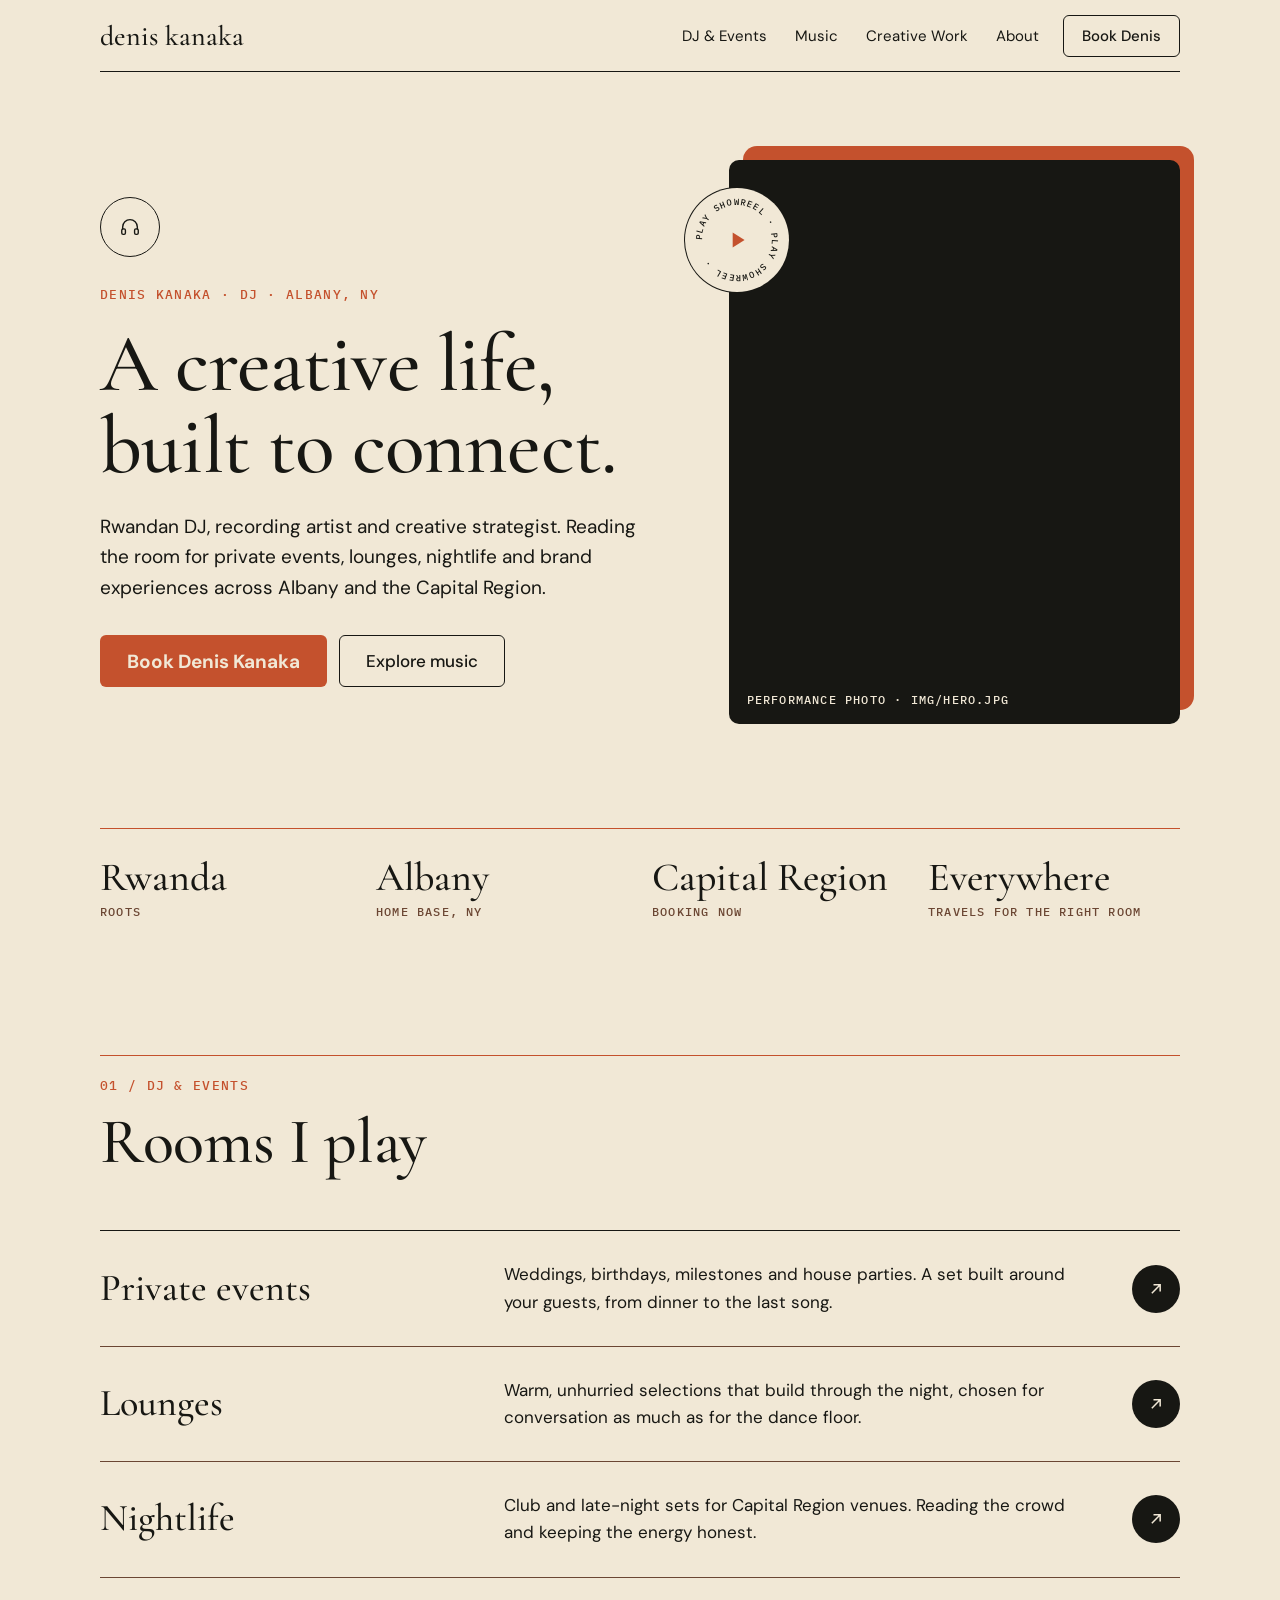
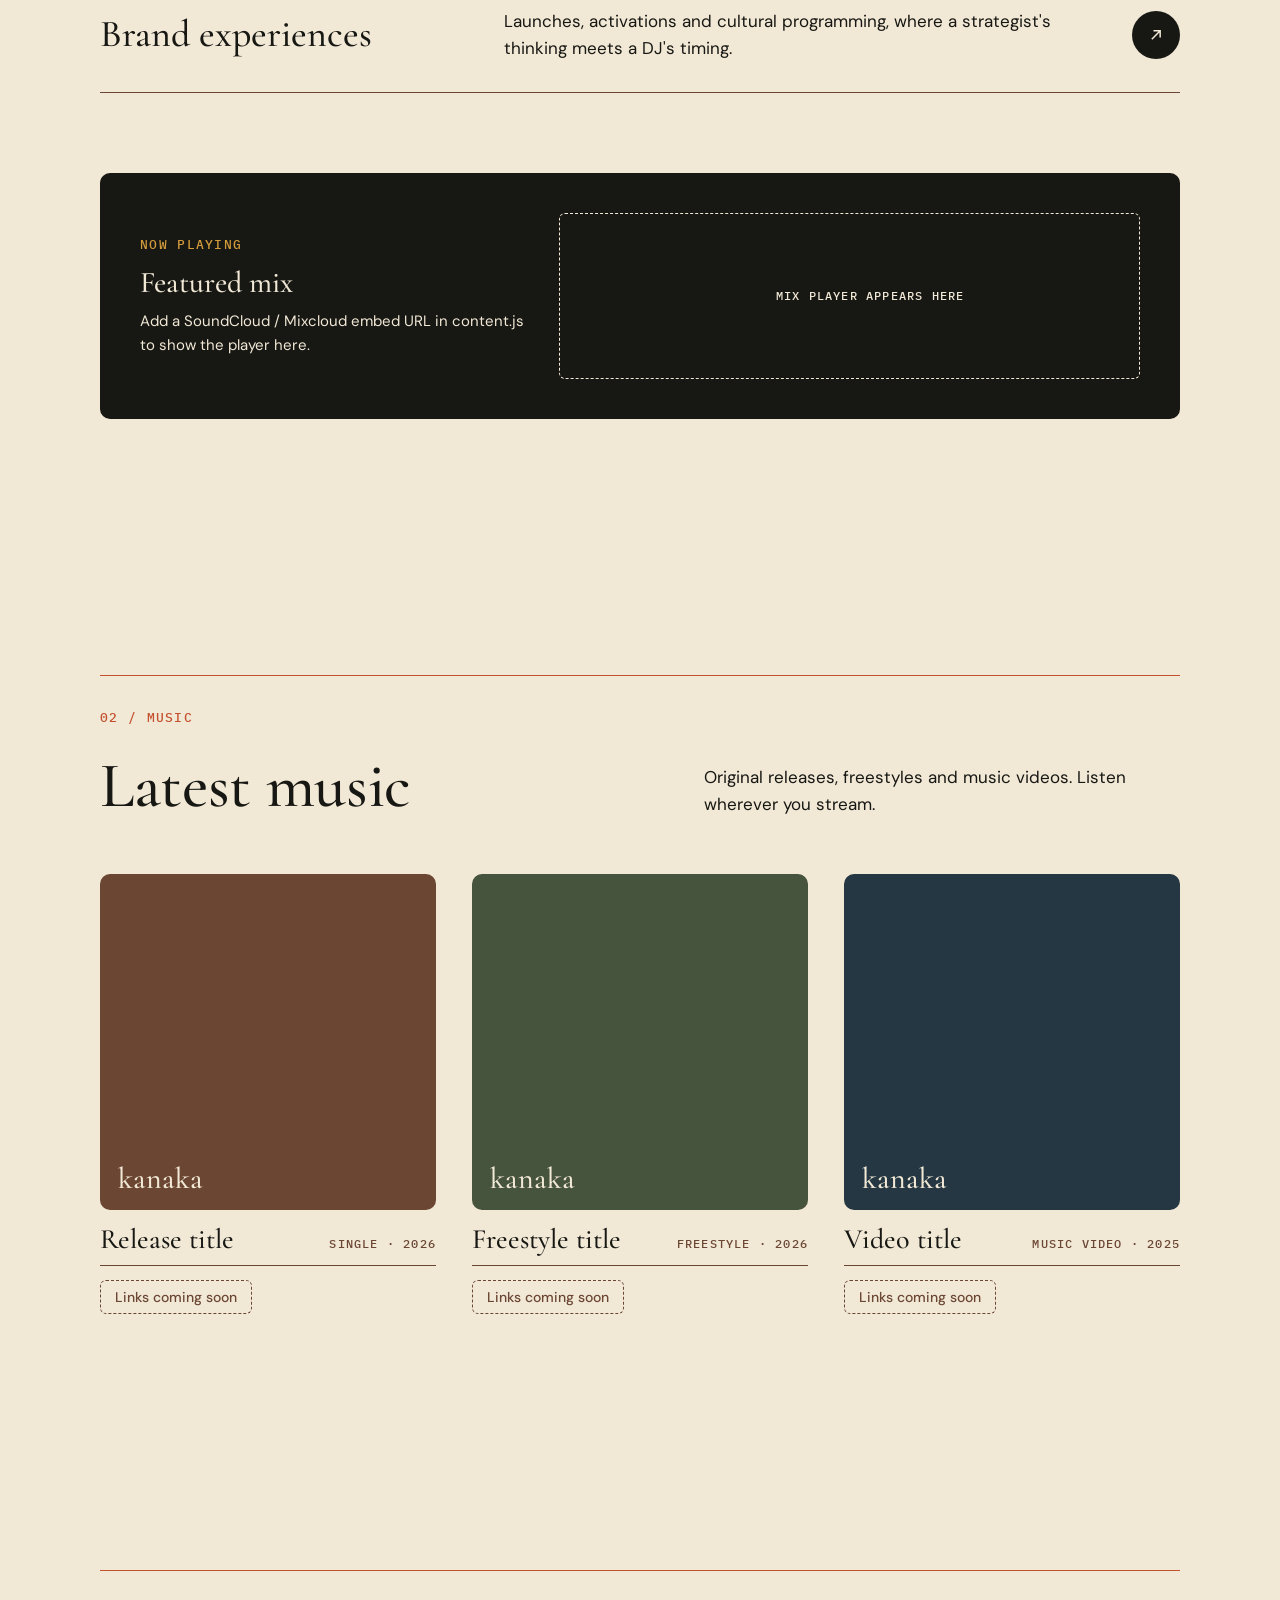
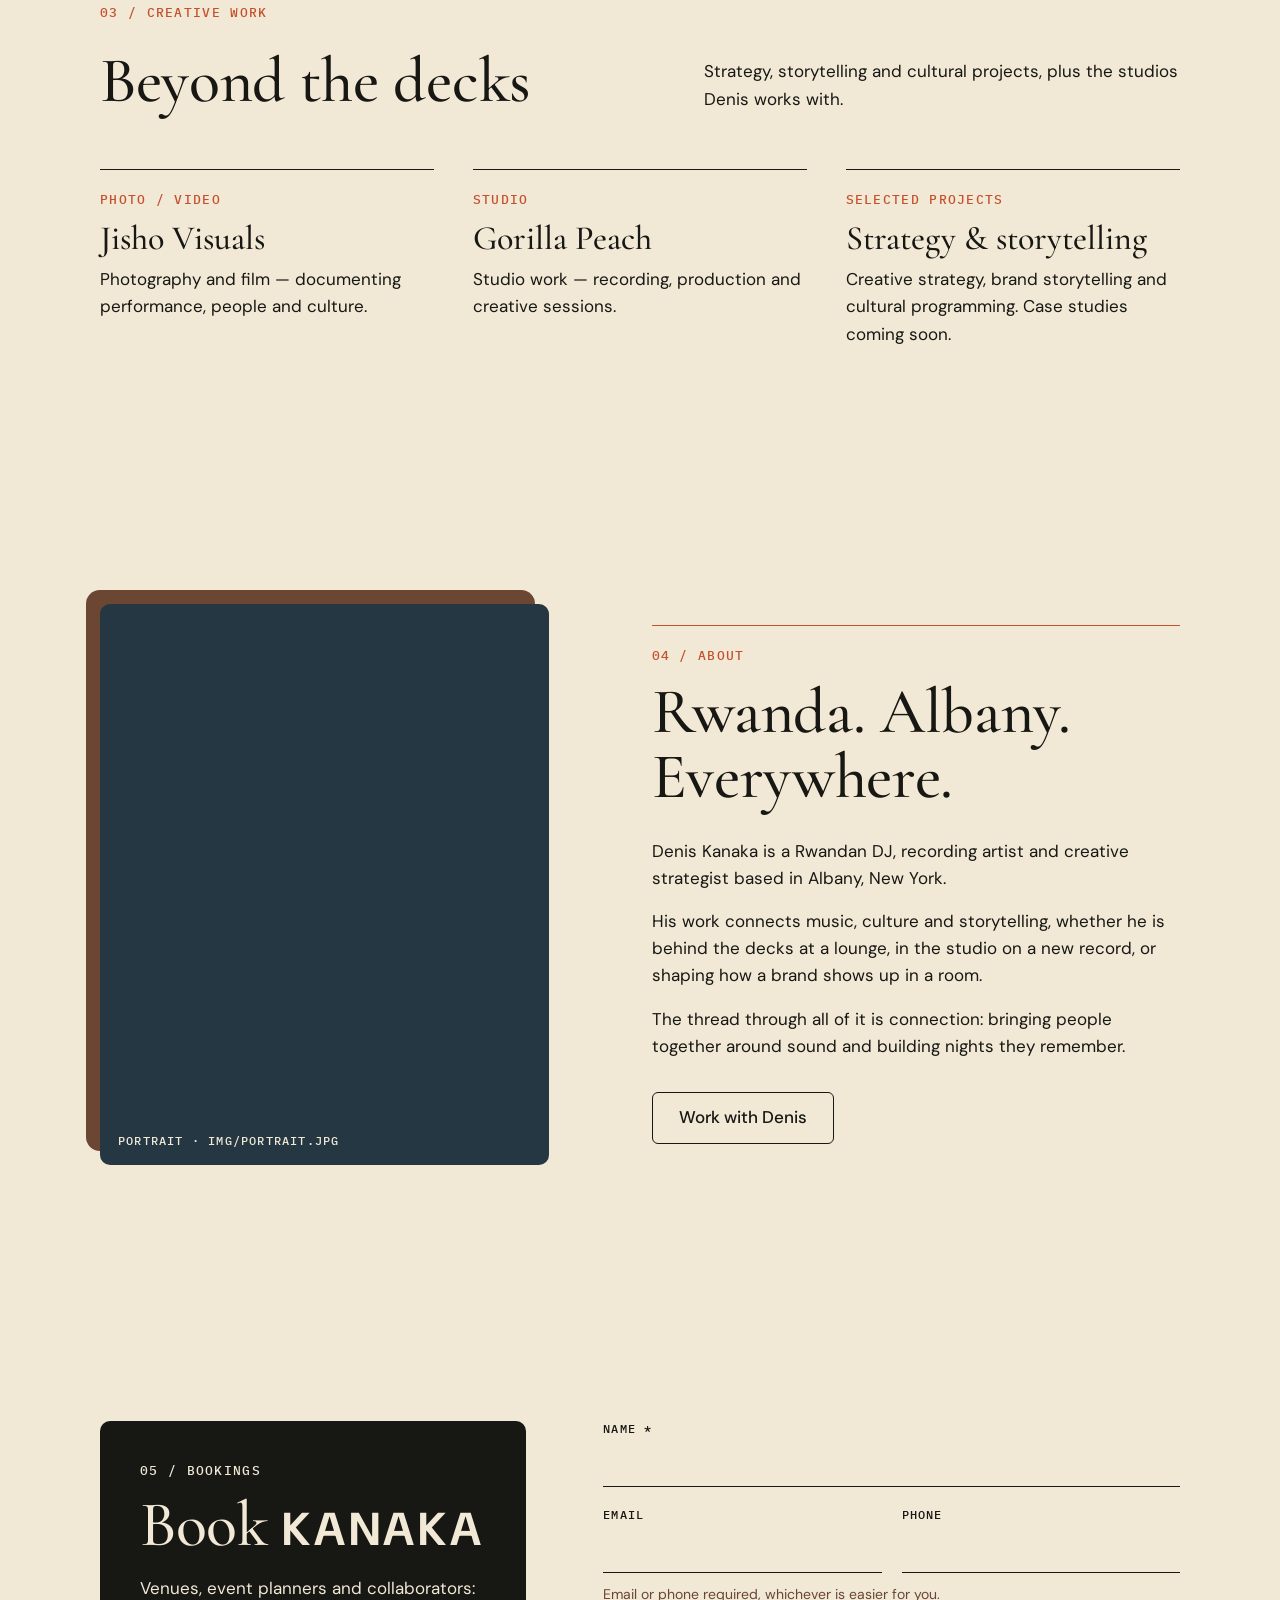
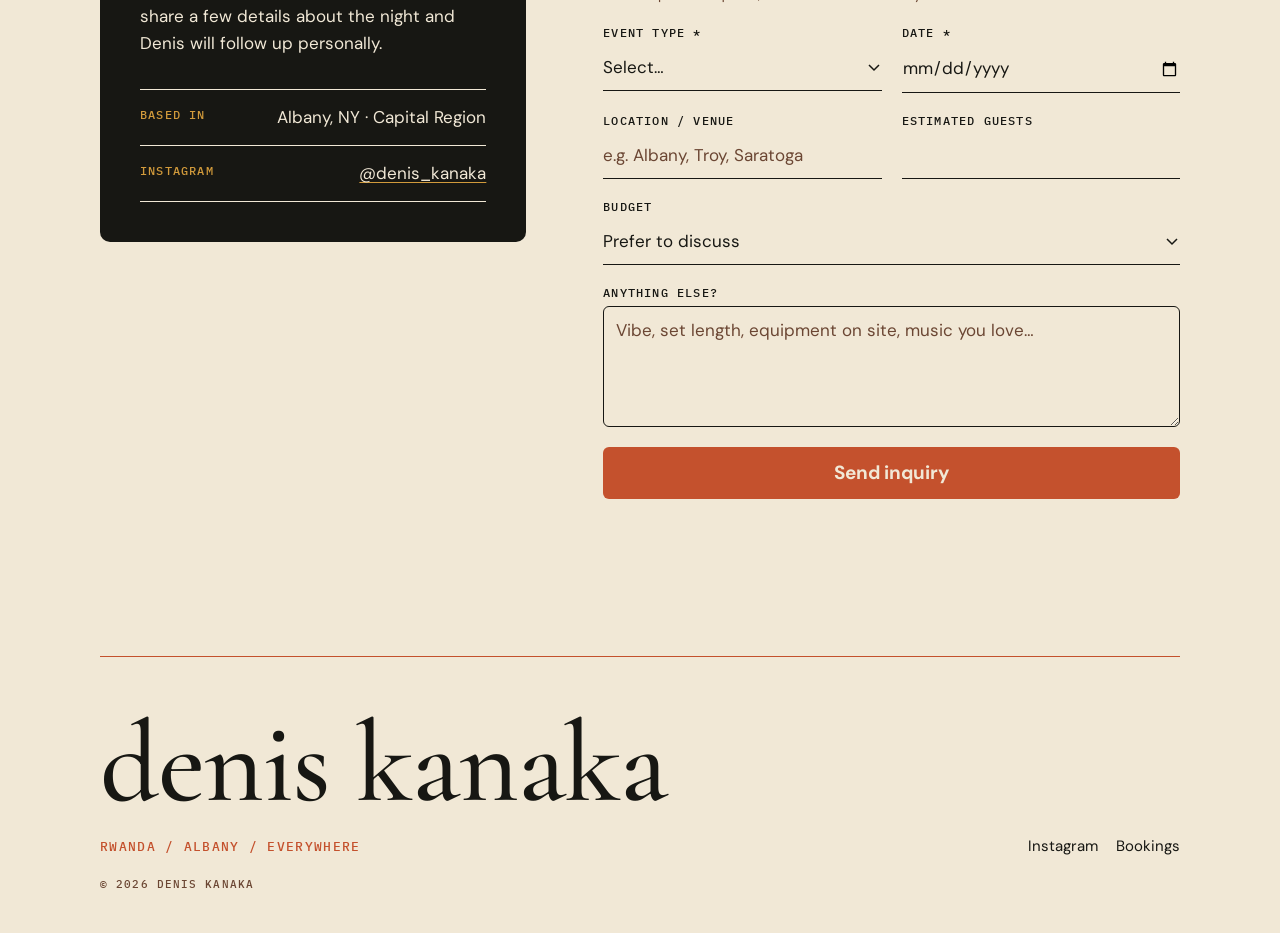
==== commit 4969bc7e: "Match brief colour design exactly: Paper-led, Ink type, Ember accents Remove off-palette tints, grad" ====
--- a/denis-kanaka/index.html
+++ b/denis-kanaka/index.html
@@ -5,7 +5,7 @@
   <meta name="viewport" content="width=device-width, initial-scale=1">
   <title>Denis Kanaka — DJ in Albany, NY | Events, Lounges & Nightlife</title>
   <meta name="description" content="Denis Kanaka is a Rwandan DJ, recording artist and creative strategist based in Albany, New York. Book him for private events, lounges, nightlife and brand experiences across the Capital Region.">
-  <meta name="theme-color" content="#171713">
+  <meta name="theme-color" content="#F1E8D6">
   <link rel="canonical" href="https://deniskanaka.com/">
 
   <!-- Social previews (replace og-image.jpg with a 1200×630 performance photo) -->
@@ -63,7 +63,7 @@
   <main id="main">
 
     <!-- ================= HERO ================= -->
-    <section class="hero section-ink">
+    <section class="hero section-paper">
       <div class="wrap hero-grid">
         <div class="hero-copy">
           <div class="hero-mark" aria-hidden="true">
@@ -104,7 +104,7 @@
     </section>
 
     <!-- ================= DJ & EVENTS ================= -->
-    <section class="section section-ink" id="dj">
+    <section class="section section-paper" id="dj">
       <div class="wrap">
         <header class="section-head center">
           <span class="rule"></span>
@@ -176,7 +176,7 @@
     </section>
 
     <!-- ================= CREATIVE WORK ================= -->
-    <section class="section section-paper alt" id="work">
+    <section class="section section-paper" id="work">
       <div class="wrap">
         <header class="section-head split">
           <div>
@@ -191,7 +191,7 @@
     </section>
 
     <!-- ================= ABOUT ================= -->
-    <section class="section section-ink" id="about">
+    <section class="section section-paper" id="about">
       <div class="wrap about-grid">
         <div class="frame frame-portrait">
           <div class="ph" data-img="img/portrait.jpg" role="img" aria-label="Portrait of Denis Kanaka, DJ and creative strategist based in Albany, NY">
@@ -214,7 +214,7 @@
     </section>
 
     <!-- ================= TESTIMONIALS (hidden until approved quotes exist) ================= -->
-    <section class="section section-ink tight" id="testimonials" hidden>
+    <section class="section section-paper tight" id="testimonials" hidden>
       <div class="wrap">
         <header class="section-head">
           <span class="rule"></span>
@@ -314,7 +314,7 @@
   </main>
 
   <!-- ================= FOOTER ================= -->
-  <footer class="site-footer section-ink">
+  <footer class="site-footer">
     <div class="wrap footer-inner">
       <p class="footer-mark">denis kanaka</p>
       <p class="mono">Rwanda / Albany / Everywhere</p>
--- a/denis-kanaka/styles.css
+++ b/denis-kanaka/styles.css
@@ -1,21 +1,15 @@
 /* denis kanaka — styles
-   Palette & type per Web / Creative Brief §03 */
+   Colour design mirrors the Web / Creative Brief exactly:
+   Paper + Ink base, Ember primary accent (labels, rules, primary CTA),
+   Earth / Moss / Midnight / Gold as supporting solids. No other colours. */
 :root {
   --paper: #F1E8D6;
   --ink: #171713;
   --earth: #6B4633;
   --moss: #46533D;
   --ember: #C4512D;
-  --ember-deep: #A63F1F;   /* AA-contrast variant for small text & buttons */
   --gold: #D19A3B;
   --midnight: #243742;
-
-  --paper-2: #E8DCC4;
-  --ink-2: #211F1A;
-  --ink-line: rgba(241, 232, 214, .14);
-  --paper-line: rgba(23, 23, 19, .16);
-  --paper-muted: rgba(241, 232, 214, .70);
-  --ink-muted: rgba(23, 23, 19, .72);
 
   --serif: "Cormorant Garamond", Georgia, "Times New Roman", serif;
   --sans: "DM Sans", system-ui, -apple-system, "Segoe UI", sans-serif;
@@ -23,210 +17,189 @@
 
   --wrap: 1160px;
   --gutter: clamp(16px, 4vw, 40px);
-  --radius: 22px;
+  --radius: 10px;
 }
 
 *, *::before, *::after { box-sizing: border-box; }
 html { scroll-behavior: smooth; scroll-padding-top: 80px; -webkit-text-size-adjust: 100%; }
 @media (prefers-reduced-motion: reduce) { html { scroll-behavior: auto; } *, *::before, *::after { animation: none !important; transition: none !important; } }
 body {
-  margin: 0; background: var(--ink); color: var(--paper);
-  font: 400 16px/1.65 var(--sans); -webkit-font-smoothing: antialiased;
+  margin: 0; background: var(--paper); color: var(--ink);
+  font: 400 17px/1.6 var(--sans); -webkit-font-smoothing: antialiased;
   overflow-x: hidden;
 }
 img { max-width: 100%; display: block; }
 a { color: inherit; }
 h1, h2, h3, p { margin: 0; }
-em { font-style: italic; }
+em { font-style: normal; }
 [hidden] { display: none !important; }
 
 .wrap { width: 100%; max-width: var(--wrap); margin: 0 auto; padding: 0 var(--gutter); }
-.skip { position: absolute; left: -9999px; top: 8px; z-index: 100; background: var(--paper); color: var(--ink); padding: 8px 14px; border-radius: 8px; }
+.skip { position: absolute; left: -9999px; top: 8px; z-index: 100; background: var(--ink); color: var(--paper); padding: 8px 14px; border-radius: 6px; }
 .skip:focus { left: 8px; }
-:focus-visible { outline: 2px solid var(--gold); outline-offset: 3px; border-radius: 4px; }
+:focus-visible { outline: 2px solid var(--ember); outline-offset: 3px; border-radius: 3px; }
 
 /* ---------- Type ---------- */
 .display {
   font-family: var(--serif); font-weight: 500;
-  font-size: clamp(46px, 7.2vw, 92px); line-height: .98; letter-spacing: -.015em;
-}
-.display em, .h2 em { color: var(--gold); }
-.section-paper .h2 em { color: var(--ember-deep); }
-.h2 { font-family: var(--serif); font-weight: 500; font-size: clamp(38px, 5vw, 62px); line-height: 1.02; letter-spacing: -.01em; }
-.h3 { font-family: var(--serif); font-weight: 600; font-size: 28px; line-height: 1.1; }
+  font-size: clamp(48px, 6.4vw, 82px); line-height: 1; letter-spacing: -.01em;
+}
+.h2 { font-family: var(--serif); font-weight: 500; font-size: clamp(40px, 5.2vw, 64px); line-height: 1.02; letter-spacing: -.005em; }
+.h3 { font-family: var(--serif); font-weight: 500; font-size: 30px; line-height: 1.1; }
 .eyebrow, .label, .mono {
-  font-family: var(--mono); font-size: 12px; letter-spacing: .14em; text-transform: uppercase;
-}
-.eyebrow, .section-ink .label { color: var(--gold); }
-.section-paper .label { color: var(--ember-deep); }
-.lede { font-size: 18px; color: var(--paper-muted); max-width: 30em; }
-.muted { color: var(--paper-muted); }
+  font-family: var(--mono); font-weight: 500; font-size: 13px; letter-spacing: .1em; text-transform: uppercase;
+}
+.eyebrow, .label { color: var(--ember); }
+.lede { font-size: 19px; max-width: 32em; }
 .small { font-size: 11px; }
-.rule { display: block; width: 44px; height: 2px; background: var(--ember); margin-bottom: 18px; }
-.center .rule { margin-inline: auto; }
-.kanaka { font-family: var(--sans); font-weight: 700; letter-spacing: .08em; font-size: .78em; }
+.rule { display: block; height: 1px; background: var(--ember); margin-bottom: 20px; width: 100%; }
+.center .rule { width: 100%; }
+.kanaka { font-family: var(--sans); font-weight: 700; letter-spacing: .08em; font-size: .72em; }
 
 /* ---------- Buttons ---------- */
 .btn {
   display: inline-flex; align-items: center; justify-content: center; gap: 8px;
-  min-height: 48px; padding: 0 24px; border-radius: 999px;
-  font: 500 15px/1 var(--sans); text-decoration: none; cursor: pointer;
+  min-height: 52px; padding: 0 26px; border-radius: 6px;
+  font: 700 19px/1 var(--sans); text-decoration: none; cursor: pointer;   /* 19px bold = WCAG "large text" */
   border: 1px solid transparent; transition: background .2s, color .2s, border-color .2s, transform .2s;
 }
 .btn:active { transform: translateY(1px); }
-.btn-ember { background: var(--ember-deep); color: var(--paper); }
-.btn-ember:hover { background: var(--ember); }
-.btn-ghost { border-color: rgba(241, 232, 214, .35); color: var(--paper); background: transparent; }
-.btn-ghost:hover { border-color: var(--paper); background: rgba(241, 232, 214, .06); }
-.btn-ghost-dark { border-color: var(--paper-line); color: var(--ink); background: transparent; }
-.btn-ghost-dark:hover { border-color: var(--ink); }
+.btn-ember { background: var(--ember); color: var(--paper); }
+.btn-ember:hover { background: var(--ink); }
+.btn-ghost, .btn-ghost-dark { border-color: var(--ink); color: var(--ink); background: transparent; font-weight: 500; font-size: 17px; }
+.btn-ghost:hover, .btn-ghost-dark:hover { background: var(--ink); color: var(--paper); }
+.section-ink .btn-ghost { border-color: var(--paper); color: var(--paper); }
+.section-ink .btn-ghost:hover { background: var(--paper); color: var(--ink); }
 .btn-block { width: 100%; }
 .actions { display: flex; flex-wrap: wrap; gap: 12px; margin-top: 32px; }
 
 /* ---------- Header ---------- */
-.site-header {
-  position: sticky; top: 0; z-index: 50;
-  background: rgba(23, 23, 19, .82); backdrop-filter: blur(12px); -webkit-backdrop-filter: blur(12px);
-  border-bottom: 1px solid transparent; transition: border-color .3s;
-}
-.site-header.scrolled { border-bottom-color: var(--ink-line); }
-.header-inner { display: flex; align-items: center; gap: 24px; height: 72px; }
-.wordmark { font-family: var(--serif); font-size: 26px; font-weight: 600; font-style: italic; text-decoration: none; letter-spacing: -.01em; margin-right: auto; }
+.site-header { position: sticky; top: 0; z-index: 50; background: var(--paper); }
+.header-inner { display: flex; align-items: center; gap: 24px; height: 72px; position: relative; }
+.header-inner::after { content: ""; position: absolute; left: var(--gutter); right: var(--gutter); bottom: 0; height: 1px; background: var(--ink); }
+.wordmark { font-family: var(--serif); font-size: 28px; font-weight: 500; text-decoration: none; margin-right: auto; }
 .nav { display: flex; gap: 28px; }
-.nav a { font-size: 14px; text-decoration: none; color: var(--paper-muted); transition: color .2s; }
-.nav a:hover { color: var(--paper); }
+.nav a { font-size: 15px; text-decoration: none; transition: color .2s; }
+.nav a:hover { color: var(--ember); }
 .nav-book { display: none; }
-.header-cta { min-height: 40px; padding: 0 18px; font-size: 14px; }
+.header-cta { min-height: 42px; padding: 0 18px; font-size: 15px; }
 .menu-btn { display: none; }
 
 @media (max-width: 880px) {
   .header-cta { display: none; }
   .menu-btn {
     display: grid; place-content: center; gap: 6px; width: 44px; height: 44px;
-    background: none; border: 1px solid var(--ink-line); border-radius: 50%; cursor: pointer;
+    background: none; border: 1px solid var(--ink); border-radius: 6px; cursor: pointer;
   }
-  .menu-btn span { display: block; width: 18px; height: 1.5px; background: var(--paper); transition: transform .25s; }
+  .menu-btn span { display: block; width: 18px; height: 1.5px; background: var(--ink); transition: transform .25s; }
   .menu-btn[aria-expanded="true"] span:first-child { transform: translateY(3.75px) rotate(45deg); }
   .menu-btn[aria-expanded="true"] span:last-child { transform: translateY(-3.75px) rotate(-45deg); }
   .nav {
     position: fixed; inset: 72px 0 auto 0; flex-direction: column; gap: 0;
-    background: var(--ink); border-bottom: 1px solid var(--ink-line);
+    background: var(--paper); border-bottom: 1px solid var(--ink);
     padding: 8px var(--gutter) 24px; transform: translateY(-8px); opacity: 0; visibility: hidden;
     transition: opacity .2s, transform .2s, visibility .2s;
   }
   .nav.open { opacity: 1; visibility: visible; transform: none; }
-  .nav a { font-family: var(--serif); font-size: 30px; color: var(--paper); padding: 10px 0; border-bottom: 1px solid var(--ink-line); }
-  .nav-book { display: block; color: var(--gold) !important; border-bottom: 0 !important; }
+  .nav a { font-family: var(--serif); font-size: 32px; padding: 10px 0; border-bottom: 1px solid var(--earth); }
+  .nav-book { display: block; color: var(--ember); border-bottom: 0 !important; }
 }
 
 /* ---------- Sections ---------- */
+.section-paper { background: var(--paper); color: var(--ink); }
 .section-ink { background: var(--ink); color: var(--paper); }
-.section-paper { background: var(--paper); color: var(--ink); }
-.section-paper.alt { background: var(--paper-2); }
-.section { padding: clamp(80px, 11vw, 140px) 0; }
+.section { padding: clamp(72px, 10vw, 128px) 0; }
 .section.tight { padding-top: 0; }
-.section-head { margin-bottom: clamp(40px, 6vw, 64px); }
-.section-head .label { margin-bottom: 10px; }
-.section-head.center { text-align: center; }
-.section-head.split { display: flex; justify-content: space-between; align-items: flex-end; gap: 32px; flex-wrap: wrap; }
-.section-intro { max-width: 26em; color: var(--ink-muted); }
+.section-head { margin-bottom: clamp(36px, 5vw, 56px); }
+.section-head .label { margin-bottom: 12px; }
+.section-head.split { display: grid; grid-template-columns: 1fr 1fr; gap: 12px 32px; align-items: end; }
+.section-head.split > div { display: contents; }
+.section-head.split .rule, .section-head.split .label, .section-head.split .h2 { grid-column: 1 / -1; }
+.section-head.split .h2 { grid-column: 1; }
+.section-intro { grid-column: 2; max-width: 28em; justify-self: end; }
 
 /* ---------- Hero ---------- */
-.hero {
-  position: relative; padding: clamp(48px, 8vw, 96px) 0 0;
-  background:
-    radial-gradient(60% 50% at 85% 20%, rgba(196, 81, 45, .16), transparent 70%),
-    radial-gradient(45% 40% at 0% 55%, rgba(107, 70, 51, .22), transparent 70%),
-    var(--ink);
-}
+.hero { padding: clamp(48px, 7vw, 88px) 0 0; }
 .hero-grid { display: grid; grid-template-columns: 1.1fr .9fr; gap: clamp(32px, 6vw, 80px); align-items: center; }
 .hero-mark {
-  width: 64px; height: 64px; border-radius: 50%; display: grid; place-items: center;
-  border: 1px solid var(--ink-line); box-shadow: 0 0 0 8px rgba(241, 232, 214, .03);
-  color: var(--paper); margin-bottom: 28px;
+  width: 60px; height: 60px; border-radius: 50%; display: grid; place-items: center;
+  border: 1px solid var(--ink); margin-bottom: 28px;
 }
 .hero .eyebrow { margin-bottom: 18px; }
 .hero .lede { margin-top: 24px; }
 
-/* Image frames with offset "back plate" like the reference */
+/* Image frames: solid palette back-plate, offset like the reference */
 .frame { position: relative; }
 .frame::before {
-  content: ""; position: absolute; inset: -16px 16px 16px -16px; border-radius: calc(var(--radius) + 6px);
-  background: rgba(107, 70, 51, .28); z-index: 0;
-}
-.frame-hero::before { inset: -16px -16px 16px 16px; }
+  content: ""; position: absolute; inset: -14px 14px 14px -14px; border-radius: calc(var(--radius) + 4px);
+  background: var(--earth); z-index: 0;
+}
+.frame-hero::before { inset: -14px -14px 14px 14px; background: var(--ember); }
 .ph {
   position: relative; z-index: 1; border-radius: var(--radius); overflow: hidden;
-  aspect-ratio: 4 / 5; background-color: var(--ink-2);
-  background-image:
-    radial-gradient(80% 60% at 70% 10%, rgba(209, 154, 59, .28), transparent 60%),
-    radial-gradient(70% 70% at 20% 100%, rgba(196, 81, 45, .30), transparent 60%),
-    linear-gradient(160deg, var(--earth), var(--midnight));
+  aspect-ratio: 4 / 5; background-color: var(--ink);
   background-size: cover; background-position: center;
   display: flex; align-items: flex-end;
 }
-.ph::after { /* film grain */
-  content: ""; position: absolute; inset: 0; opacity: .18; mix-blend-mode: overlay; pointer-events: none;
-  background-image: url("data:image/svg+xml,%3Csvg xmlns='http://www.w3.org/2000/svg' width='160' height='160'%3E%3Cfilter id='n'%3E%3CfeTurbulence type='fractalNoise' baseFrequency='.9' numOctaves='2'/%3E%3C/filter%3E%3Crect width='100%25' height='100%25' filter='url(%23n)'/%3E%3C/svg%3E");
-}
-.ph.has-img::after { opacity: .08; }
-.ph-label { position: relative; z-index: 2; margin: 18px; font: 11px/1 var(--mono); letter-spacing: .1em; text-transform: uppercase; color: rgba(241, 232, 214, .55); }
+.frame-portrait .ph { background-color: var(--midnight); }
+.ph-label { position: relative; z-index: 2; margin: 18px; font: 500 12px/1 var(--mono); letter-spacing: .1em; text-transform: uppercase; color: var(--paper); }
 .ph.has-img .ph-label { display: none; }
 
 .play-badge {
   position: absolute; z-index: 3; top: 28px; left: -44px;
   width: 104px; height: 104px; border-radius: 50%; border: 0; padding: 0; cursor: pointer;
-  background: var(--ink); color: var(--paper); display: grid; place-items: center;
-  box-shadow: 0 10px 30px rgba(0, 0, 0, .35);
+  background: var(--paper); color: var(--ink); display: grid; place-items: center;
+  box-shadow: 0 0 0 1px var(--ink);
 }
 .play-badge .ring { position: absolute; inset: 6px; width: calc(100% - 12px); height: calc(100% - 12px); animation: spin 18s linear infinite; }
-.play-badge text { font: 500 9.6px var(--mono); letter-spacing: .16em; fill: var(--paper); }
-.play-badge .tri { width: 26px; height: 26px; color: var(--gold); transition: transform .2s; }
+.play-badge text { font: 500 9.6px var(--mono); letter-spacing: .16em; fill: var(--ink); }
+.play-badge .tri { width: 26px; height: 26px; color: var(--ember); transition: transform .2s; }
 .play-badge:hover .tri { transform: scale(1.15); }
 @keyframes spin { to { transform: rotate(360deg); } }
 
 .facts {
   display: grid; grid-template-columns: repeat(4, 1fr); gap: 24px;
-  padding-top: clamp(64px, 9vw, 110px); padding-bottom: clamp(56px, 8vw, 96px);
-  text-align: center;
-}
+  margin-top: clamp(64px, 9vw, 104px); padding-top: 28px; padding-bottom: 8px;
+  border-top: 1px solid var(--ember); text-align: left;
+  background-clip: content-box;
+}
+.facts { border-top: 0; position: relative; }
+.facts::before { content: ""; position: absolute; top: 0; left: var(--gutter); right: var(--gutter); height: 1px; background: var(--ember); }
 .fact { display: flex; flex-direction: column; gap: 6px; }
-.fact-big { font-family: var(--serif); font-weight: 500; font-size: clamp(30px, 3.6vw, 44px); line-height: 1; }
-.fact-big em { color: var(--gold); }
-.fact-sm { font-size: 14px; color: var(--paper-muted); }
+.fact-big { font-family: var(--serif); font-weight: 500; font-size: clamp(28px, 3.2vw, 40px); line-height: 1.05; }
+.fact-sm { font: 500 12px var(--mono); letter-spacing: .1em; text-transform: uppercase; color: var(--earth); }
 
 /* ---------- DJ rows ---------- */
-.rows { list-style: none; margin: 0; padding: 0; border-top: 1px solid var(--ink-line); }
+.rows { list-style: none; margin: 0; padding: 0; border-top: 1px solid var(--ink); }
 .row {
   display: grid; grid-template-columns: 1fr 1.6fr auto; gap: 32px; align-items: center;
-  padding: 32px 0; border-bottom: 1px solid var(--ink-line); transition: background .25s;
-}
-.row-title { font-family: var(--sans); font-weight: 700; font-size: clamp(20px, 2.1vw, 26px); letter-spacing: .04em; text-transform: uppercase; }
-.row-text { color: var(--paper-muted); max-width: 34em; }
+  padding: 30px 0; border-bottom: 1px solid var(--earth);
+}
+.row-title { font-family: var(--serif); font-weight: 500; font-size: clamp(28px, 3vw, 38px); line-height: 1.05; }
+.row-text { max-width: 34em; }
 .row-arrow {
-  width: 48px; height: 48px; border-radius: 50%; background: var(--paper); color: var(--ink);
+  width: 48px; height: 48px; border-radius: 50%; background: var(--ink); color: var(--paper);
   display: grid; place-items: center; transition: background .2s, transform .25s;
 }
 .row-arrow svg { width: 20px; height: 20px; }
-.row:hover .row-arrow, .row-arrow:focus-visible { background: var(--ember); color: var(--paper); transform: rotate(45deg); }
-
+.row:hover .row-arrow, .row-arrow:focus-visible { background: var(--ember); transform: rotate(45deg); }
+
+/* The one Ink block — like "PRIMARY CALL TO ACTION" in the brief */
 .mix {
-  margin-top: clamp(56px, 8vw, 96px); display: grid; grid-template-columns: .8fr 1.2fr; gap: 32px; align-items: center;
+  margin-top: clamp(48px, 7vw, 80px); display: grid; grid-template-columns: .8fr 1.2fr; gap: 32px; align-items: center;
   padding: clamp(24px, 4vw, 40px); border-radius: var(--radius);
-  background: linear-gradient(135deg, rgba(36, 55, 66, .55), rgba(107, 70, 51, .35));
-  border: 1px solid var(--ink-line);
-}
-.mix-meta .label { margin-bottom: 10px; }
+  background: var(--ink); color: var(--paper);
+}
+.mix .label { color: var(--gold); margin-bottom: 10px; }
 .mix-meta .muted { margin-top: 10px; font-size: 15px; }
-.mix-player iframe { width: 100%; height: 166px; border: 0; border-radius: 12px; display: block; }
-.mix-player.tall iframe { height: 180px; }
+.mix-player iframe { width: 100%; height: 166px; border: 0; border-radius: 6px; display: block; }
 .mix-empty {
-  height: 166px; border-radius: 12px; border: 1px dashed var(--ink-line);
+  height: 166px; border-radius: 6px; border: 1px dashed var(--paper);
   display: flex; align-items: center; justify-content: center; gap: 14px;
-  font: 12px var(--mono); letter-spacing: .1em; text-transform: uppercase; color: var(--paper-muted);
+  font: 500 12px var(--mono); letter-spacing: .1em; text-transform: uppercase;
 }
 .bars { display: inline-flex; align-items: flex-end; gap: 3px; height: 22px; }
-.bars i { width: 3px; background: var(--gold); border-radius: 2px; animation: eq 1.1s ease-in-out infinite; }
+.bars i { width: 3px; background: var(--gold); border-radius: 1px; animation: eq 1.1s ease-in-out infinite; }
 .bars i:nth-child(2) { animation-delay: -.3s; } .bars i:nth-child(3) { animation-delay: -.6s; }
 .bars i:nth-child(4) { animation-delay: -.15s; } .bars i:nth-child(5) { animation-delay: -.45s; }
 @keyframes eq { 0%, 100% { height: 25%; } 50% { height: 100%; } }
@@ -235,113 +208,110 @@
 .releases { display: grid; grid-template-columns: repeat(3, 1fr); gap: clamp(20px, 3vw, 36px); }
 .release { display: flex; flex-direction: column; gap: 14px; }
 .cover {
-  aspect-ratio: 1; border-radius: 14px; overflow: hidden; position: relative;
-  background: linear-gradient(140deg, var(--earth), var(--ink));
-  background-size: cover; background-position: center;
-}
-.release:nth-child(3n+2) .cover:not(.has-img) { background: linear-gradient(140deg, var(--moss), var(--ink)); }
-.release:nth-child(3n+3) .cover:not(.has-img) { background: linear-gradient(140deg, var(--midnight), var(--ink)); }
-.cover-mark { position: absolute; left: 18px; bottom: 16px; font: italic 500 28px/1 var(--serif); color: rgba(241, 232, 214, .9); }
+  aspect-ratio: 1; border-radius: var(--radius); overflow: hidden; position: relative;
+  background-color: var(--earth); background-size: cover; background-position: center;
+}
+.release:nth-child(3n+2) .cover:not(.has-img) { background-color: var(--moss); }
+.release:nth-child(3n+3) .cover:not(.has-img) { background-color: var(--midnight); }
+.cover-mark { position: absolute; left: 18px; bottom: 16px; font: 500 30px/1 var(--serif); color: var(--paper); }
 .cover.has-img .cover-mark { display: none; }
-.release-meta { display: flex; justify-content: space-between; align-items: baseline; gap: 12px; border-bottom: 1px solid var(--paper-line); padding-bottom: 10px; }
-.release-title { font-family: var(--serif); font-size: 26px; font-weight: 600; line-height: 1.1; }
-.release-type { font: 11px var(--mono); letter-spacing: .12em; text-transform: uppercase; color: var(--ink-muted); white-space: nowrap; }
+.release-meta { display: flex; justify-content: space-between; align-items: baseline; gap: 12px; border-bottom: 1px solid var(--earth); padding-bottom: 10px; }
+.release-title { font-family: var(--serif); font-size: 28px; font-weight: 500; line-height: 1.1; }
+.release-type { font: 500 12px var(--mono); letter-spacing: .1em; text-transform: uppercase; color: var(--earth); white-space: nowrap; }
 .release-links { display: flex; flex-wrap: wrap; gap: 8px; }
 .chip {
-  font: 500 13px/1 var(--sans); padding: 9px 14px; border-radius: 999px; text-decoration: none;
-  border: 1px solid var(--paper-line); color: var(--ink); transition: background .2s, color .2s, border-color .2s;
-}
-.chip:hover { background: var(--ink); color: var(--paper); border-color: var(--ink); }
-.chip.soon { color: var(--ink-muted); border-style: dashed; pointer-events: none; }
+  font: 500 14px/1 var(--sans); padding: 9px 14px; border-radius: 6px; text-decoration: none;
+  border: 1px solid var(--ink); color: var(--ink); transition: background .2s, color .2s;
+}
+.chip:hover { background: var(--ink); color: var(--paper); }
+.chip.soon { color: var(--earth); border-color: var(--earth); border-style: dashed; pointer-events: none; }
 .stream-links { display: flex; flex-wrap: wrap; gap: 10px; margin-top: 48px; }
 .stream-links:empty { display: none; }
 
-/* ---------- Projects ---------- */
-.projects { display: grid; grid-template-columns: repeat(3, 1fr); gap: clamp(16px, 2.4vw, 28px); }
+/* ---------- Projects (two-column text blocks, like Site Structure in the brief) ---------- */
+.projects { display: grid; grid-template-columns: repeat(3, 1fr); gap: clamp(20px, 3vw, 40px); }
 .project {
-  display: flex; flex-direction: column; gap: 14px; padding: 32px 28px 28px; min-height: 280px;
-  border-radius: var(--radius); background: var(--paper); border: 1px solid var(--paper-line);
-  text-decoration: none; color: var(--ink); transition: transform .25s, box-shadow .25s;
-}
-a.project:hover { transform: translateY(-4px); box-shadow: 0 18px 40px -20px rgba(23, 23, 19, .35); }
-.project .label { color: var(--moss); }
-.project h3 { font-family: var(--serif); font-weight: 600; font-size: 34px; line-height: 1; }
-.project p { color: var(--ink-muted); }
-.project .go { margin-top: auto; font: 12px var(--mono); letter-spacing: .1em; text-transform: uppercase; color: var(--ember-deep); }
-.project:nth-child(2) { background: var(--ink); color: var(--paper); border-color: var(--ink); }
-.project:nth-child(2) p { color: var(--paper-muted); }
-.project:nth-child(2) .label, .project:nth-child(2) .go { color: var(--gold); }
+  display: flex; flex-direction: column; gap: 10px; padding-top: 20px;
+  border-top: 1px solid var(--ink); text-decoration: none; color: var(--ink);
+}
+.project .label { color: var(--ember); }
+.project h3 { font-family: var(--serif); font-weight: 500; font-size: 34px; line-height: 1.05; }
+.project .go { margin-top: 6px; font: 500 13px var(--mono); letter-spacing: .1em; text-transform: uppercase; color: var(--ember); }
+a.project:hover h3 { color: var(--ember); }
 
 /* ---------- About ---------- */
 .about-grid { display: grid; grid-template-columns: .85fr 1fr; gap: clamp(40px, 8vw, 110px); align-items: center; }
-.about-copy .label { margin-bottom: 10px; }
+.about-copy .rule { width: 100%; }
+.about-copy .label { margin-bottom: 12px; }
 .about-copy .h2 { margin-bottom: 28px; }
-.about-copy p:not(.label) { color: var(--paper-muted); margin-bottom: 16px; max-width: 32em; }
-.highlights { list-style: none; padding: 0; margin: 28px 0 0; border-top: 1px solid var(--ink-line); }
-.highlights li { padding: 12px 0; border-bottom: 1px solid var(--ink-line); font-size: 15px; }
+.about-copy p:not(.label) { margin-bottom: 16px; max-width: 32em; }
+.highlights { list-style: none; padding: 0; margin: 28px 0 0; border-top: 1px solid var(--earth); }
+.highlights li { padding: 12px 0; border-bottom: 1px solid var(--earth); font-size: 16px; }
 
 /* ---------- Testimonials ---------- */
-.quotes { display: grid; grid-template-columns: repeat(auto-fit, minmax(280px, 1fr)); gap: 24px; }
-.quote { padding: 32px; border-radius: var(--radius); background: var(--ink-2); border: 1px solid var(--ink-line); }
-.quote blockquote { margin: 0 0 20px; font: italic 500 24px/1.3 var(--serif); }
-.quote figcaption { font-size: 14px; color: var(--paper-muted); }
-.quote figcaption strong { color: var(--paper); font-weight: 500; }
+.quotes { display: grid; grid-template-columns: repeat(auto-fit, minmax(280px, 1fr)); gap: 32px; }
+.quote { margin: 0; padding-top: 20px; border-top: 1px solid var(--ink); }
+.quote blockquote { margin: 0 0 16px; font: 500 26px/1.3 var(--serif); }
+.quote figcaption { font: 500 12px var(--mono); letter-spacing: .1em; text-transform: uppercase; color: var(--earth); }
+.quote figcaption strong { color: var(--ink); font-weight: 500; }
 
 /* ---------- Booking ---------- */
-.book-grid { display: grid; grid-template-columns: .8fr 1.2fr; gap: clamp(40px, 7vw, 96px); align-items: start; }
-.book-intro .label { margin-bottom: 10px; }
-.book-intro .h2 { margin-bottom: 20px; }
-.book-intro > p:not(.label) { color: var(--ink-muted); max-width: 26em; }
-.direct { margin: 36px 0 0; border-top: 1px solid var(--paper-line); }
-.direct div { display: flex; justify-content: space-between; gap: 16px; padding: 14px 0; border-bottom: 1px solid var(--paper-line); }
-.direct dt { font: 11px var(--mono); letter-spacing: .12em; text-transform: uppercase; color: var(--ink-muted); padding-top: 3px; }
+.book-grid { display: grid; grid-template-columns: .85fr 1.15fr; gap: clamp(32px, 6vw, 80px); align-items: start; }
+.book-intro {
+  background: var(--ink); color: var(--paper); border-radius: var(--radius);
+  padding: clamp(24px, 4vw, 40px);
+}
+.book-intro .rule { display: none; }
+.book-intro .label { color: var(--paper); margin-bottom: 10px; }
+.book-intro .h2 { margin-bottom: 18px; }
+.direct { margin: 32px 0 0; border-top: 1px solid var(--paper); }
+.direct div { display: flex; justify-content: space-between; gap: 16px; padding: 14px 0; border-bottom: 1px solid var(--paper); }
+.direct dt { font: 500 12px var(--mono); letter-spacing: .1em; text-transform: uppercase; padding-top: 3px; color: var(--gold); }
 .direct dd { margin: 0; text-align: right; }
-.direct a { text-decoration-color: var(--ember); text-underline-offset: 3px; }
-
-.form, .form-done {
-  background: #FBF6EC; border: 1px solid var(--paper-line); border-radius: var(--radius);
-  padding: clamp(22px, 4vw, 40px); box-shadow: 0 30px 60px -40px rgba(23, 23, 19, .35);
-}
-.field { display: flex; flex-direction: column; gap: 6px; margin-bottom: 18px; min-width: 0; }
-.field-row { display: grid; grid-template-columns: 1fr 1fr; gap: 16px; }
-.field label { font: 500 11px var(--mono); letter-spacing: .12em; text-transform: uppercase; color: var(--ink-muted); }
+.direct a { text-decoration-color: var(--gold); text-underline-offset: 3px; }
+
+.form, .form-done { padding: 0; }
+.field { display: flex; flex-direction: column; gap: 6px; margin-bottom: 20px; min-width: 0; }
+.field-row { display: grid; grid-template-columns: 1fr 1fr; gap: 20px; }
+.field label { font: 500 12px var(--mono); letter-spacing: .1em; text-transform: uppercase; color: var(--ink); }
 .field input, .field select, .field textarea {
-  width: 100%; font: 16px/1.4 var(--sans); color: var(--ink);
-  background: transparent; border: 0; border-bottom: 1px solid rgba(23, 23, 19, .3); border-radius: 0;
+  width: 100%; font: 17px/1.4 var(--sans); color: var(--ink);
+  background: transparent; border: 0; border-bottom: 1px solid var(--ink); border-radius: 0;
   padding: 10px 0; transition: border-color .2s; -webkit-appearance: none; appearance: none;
 }
+.field input::placeholder, .field textarea::placeholder { color: var(--earth); }
 .field select {
   background-image: url("data:image/svg+xml,%3Csvg xmlns='http://www.w3.org/2000/svg' width='12' height='8'%3E%3Cpath d='M1 1l5 5 5-5' fill='none' stroke='%23171713' stroke-width='1.5'/%3E%3C/svg%3E");
   background-repeat: no-repeat; background-position: right 2px center; padding-right: 20px;
 }
-.field textarea { resize: vertical; border: 1px solid rgba(23, 23, 19, .3); border-radius: 10px; padding: 12px; }
-.field input:focus, .field select:focus, .field textarea:focus { outline: none; border-color: var(--ember-deep); }
-.field.invalid input, .field.invalid select { border-bottom-color: var(--ember-deep); }
-.field.invalid label { color: var(--ember-deep); }
-.hint { font-size: 13px; color: var(--ink-muted); margin: -8px 0 18px; }
-.hint.invalid { color: var(--ember-deep); }
+.field textarea { resize: vertical; border: 1px solid var(--ink); border-radius: 6px; padding: 12px; }
+.field input:focus, .field select:focus, .field textarea:focus { outline: none; border-color: var(--ember); box-shadow: 0 1px 0 0 var(--ember); }
+.field.invalid input, .field.invalid select { border-bottom-color: var(--ember); box-shadow: 0 1px 0 0 var(--ember); }
+.field.invalid label { color: var(--ember); }
+.hint { font-size: 14px; color: var(--earth); margin: -10px 0 20px; }
+.hint.invalid { color: var(--ember); font-weight: 700; }
 .hp { position: absolute; left: -9999px; }
-.form-status { margin-top: 14px; font-size: 14px; color: var(--ember-deep); min-height: 1em; }
-.form-done { display: flex; flex-direction: column; gap: 16px; align-items: flex-start; }
-.form-done .label { color: var(--moss); }
-.form-done p:not(.label) { color: var(--ink-muted); }
+.form-status { margin-top: 14px; font-size: 15px; font-weight: 700; color: var(--ember); min-height: 1em; }
+.form-done { display: flex; flex-direction: column; gap: 16px; align-items: flex-start; padding-top: 20px; border-top: 1px solid var(--ink); }
 
 /* ---------- Footer ---------- */
-.site-footer { padding: 72px 0 48px; border-top: 1px solid var(--ink-line); }
-.footer-inner { display: grid; grid-template-columns: 1fr auto; gap: 18px 32px; align-items: end; }
-.footer-mark { font: italic 600 clamp(48px, 9vw, 112px)/.9 var(--serif); letter-spacing: -.02em; grid-column: 1 / -1; }
-.footer-inner .mono { color: var(--paper-muted); }
+.site-footer { padding: 0 0 40px; background: var(--paper); color: var(--ink); }
+.footer-inner { display: grid; grid-template-columns: 1fr auto; gap: 18px 32px; align-items: end; padding-top: 56px; position: relative; }
+.footer-inner::before { content: ""; position: absolute; left: var(--gutter); right: var(--gutter); top: 0; height: 1px; background: var(--ember); }
+.footer-mark { font: 500 clamp(52px, 9vw, 116px)/.9 var(--serif); letter-spacing: -.01em; grid-column: 1 / -1; }
+.footer-inner .mono { color: var(--ember); }
+.footer-inner .mono.small { color: var(--earth); }
 .footer-links { display: flex; gap: 18px; flex-wrap: wrap; justify-content: flex-end; }
-.footer-links a { font-size: 14px; text-decoration: none; color: var(--paper-muted); }
-.footer-links a:hover { color: var(--gold); }
+.footer-links a { font-size: 15px; text-decoration: none; }
+.footer-links a:hover { color: var(--ember); }
 
 /* ---------- Modal ---------- */
 .modal { border: 0; padding: 0; background: transparent; width: min(960px, 92vw); max-width: none; }
-.modal::backdrop { background: rgba(10, 10, 8, .86); }
-.modal-body { aspect-ratio: 16 / 9; background: var(--ink); border-radius: 14px; overflow: hidden; display: grid; place-items: center; color: var(--paper-muted); font: 13px var(--mono); text-align: center; padding: 0; }
+.modal::backdrop { background: var(--ink); opacity: .92; }
+.modal-body { aspect-ratio: 16 / 9; background: var(--ink); border-radius: var(--radius); overflow: hidden; display: grid; place-items: center; color: var(--paper); font: 14px var(--mono); text-align: center; border: 1px solid var(--paper); }
 .modal-body iframe { width: 100%; height: 100%; border: 0; }
 .modal-body p { padding: 24px; }
-.modal-close { position: absolute; top: -48px; right: 0; width: 40px; height: 40px; border-radius: 50%; border: 1px solid rgba(241,232,214,.3); background: transparent; color: var(--paper); font-size: 24px; line-height: 1; cursor: pointer; }
+.modal-close { position: absolute; top: -52px; right: 0; width: 42px; height: 42px; border-radius: 50%; border: 1px solid var(--paper); background: transparent; color: var(--paper); font-size: 24px; line-height: 1; cursor: pointer; }
 .modal[open] { overflow: visible; }
 
 /* ---------- Reveal on scroll ---------- */
@@ -356,15 +326,17 @@
 }
 @media (max-width: 760px) {
   .hero-grid, .about-grid { grid-template-columns: 1fr; }
-  .hero-media { order: -1; margin: 0 8px 0 16px; }
+  .hero-media { order: -1; margin: 0 14px 0 0; }
   .hero-mark { display: none; }
   .ph { aspect-ratio: 4 / 4.2; }
-  .frame-portrait { margin: 0 8px 0 16px; }
-  .play-badge { width: 84px; height: 84px; left: auto; right: -6px; top: auto; bottom: -22px; }
+  .frame-portrait { margin: 0 0 0 14px; }
+  .play-badge { width: 84px; height: 84px; left: auto; right: -2px; top: auto; bottom: -22px; }
   .play-badge text { font-size: 9.2px; }
-  .facts { grid-template-columns: 1fr 1fr; gap: 36px 16px; }
-  .row { grid-template-columns: 1fr auto; gap: 10px 20px; padding: 26px 0; }
-  .row-text { grid-column: 1 / -1; grid-row: 2; font-size: 15px; }
+  .facts { grid-template-columns: 1fr 1fr; gap: 28px 16px; }
+  .section-head.split { grid-template-columns: 1fr; }
+  .section-head.split .h2, .section-intro { grid-column: 1; justify-self: start; }
+  .row { grid-template-columns: 1fr auto; gap: 10px 20px; padding: 24px 0; }
+  .row-text { grid-column: 1 / -1; grid-row: 2; font-size: 16px; }
   .row-arrow { grid-column: 2; grid-row: 1; width: 42px; height: 42px; }
   .footer-inner { grid-template-columns: 1fr; }
   .footer-links { justify-content: flex-start; }
@@ -372,6 +344,5 @@
 @media (max-width: 560px) {
   .releases, .projects { grid-template-columns: 1fr; }
   .field-row { grid-template-columns: 1fr; gap: 0; }
-  .project { min-height: 0; }
   .actions .btn { flex: 1 1 auto; }
 }
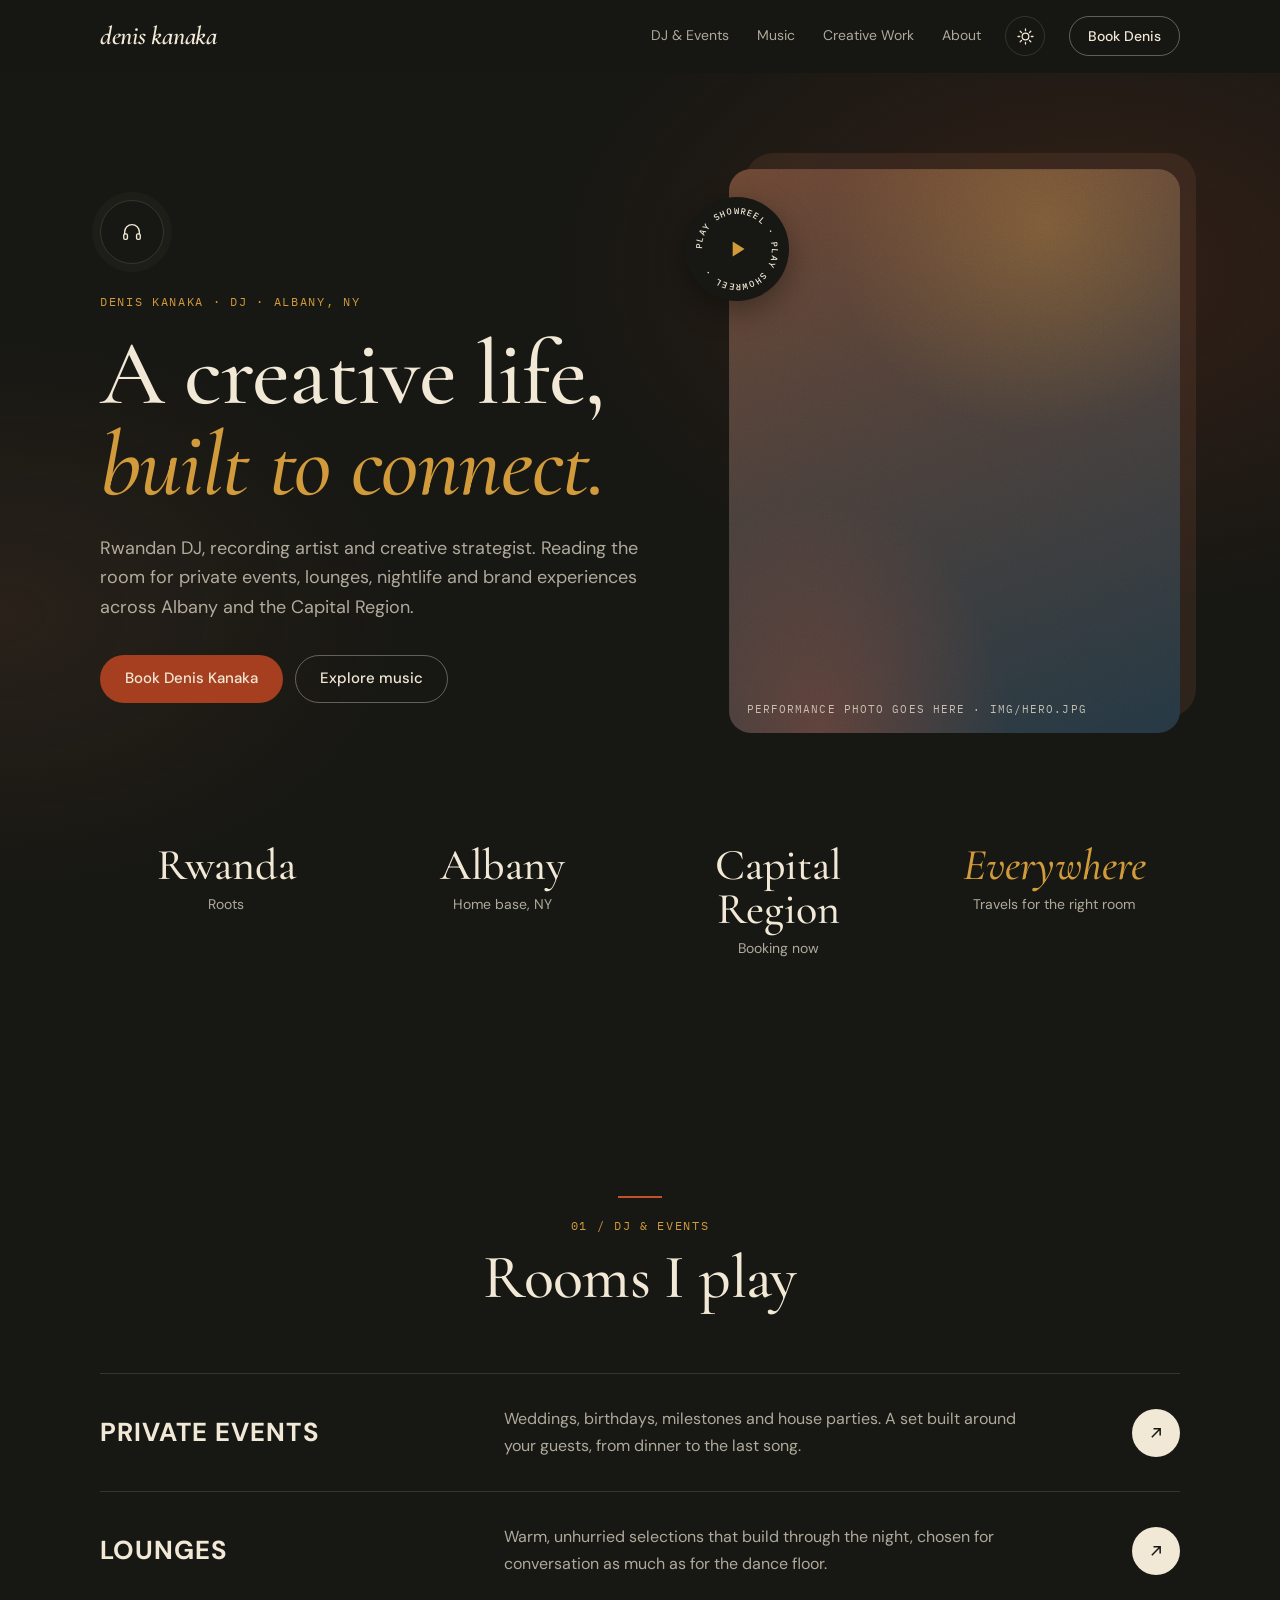
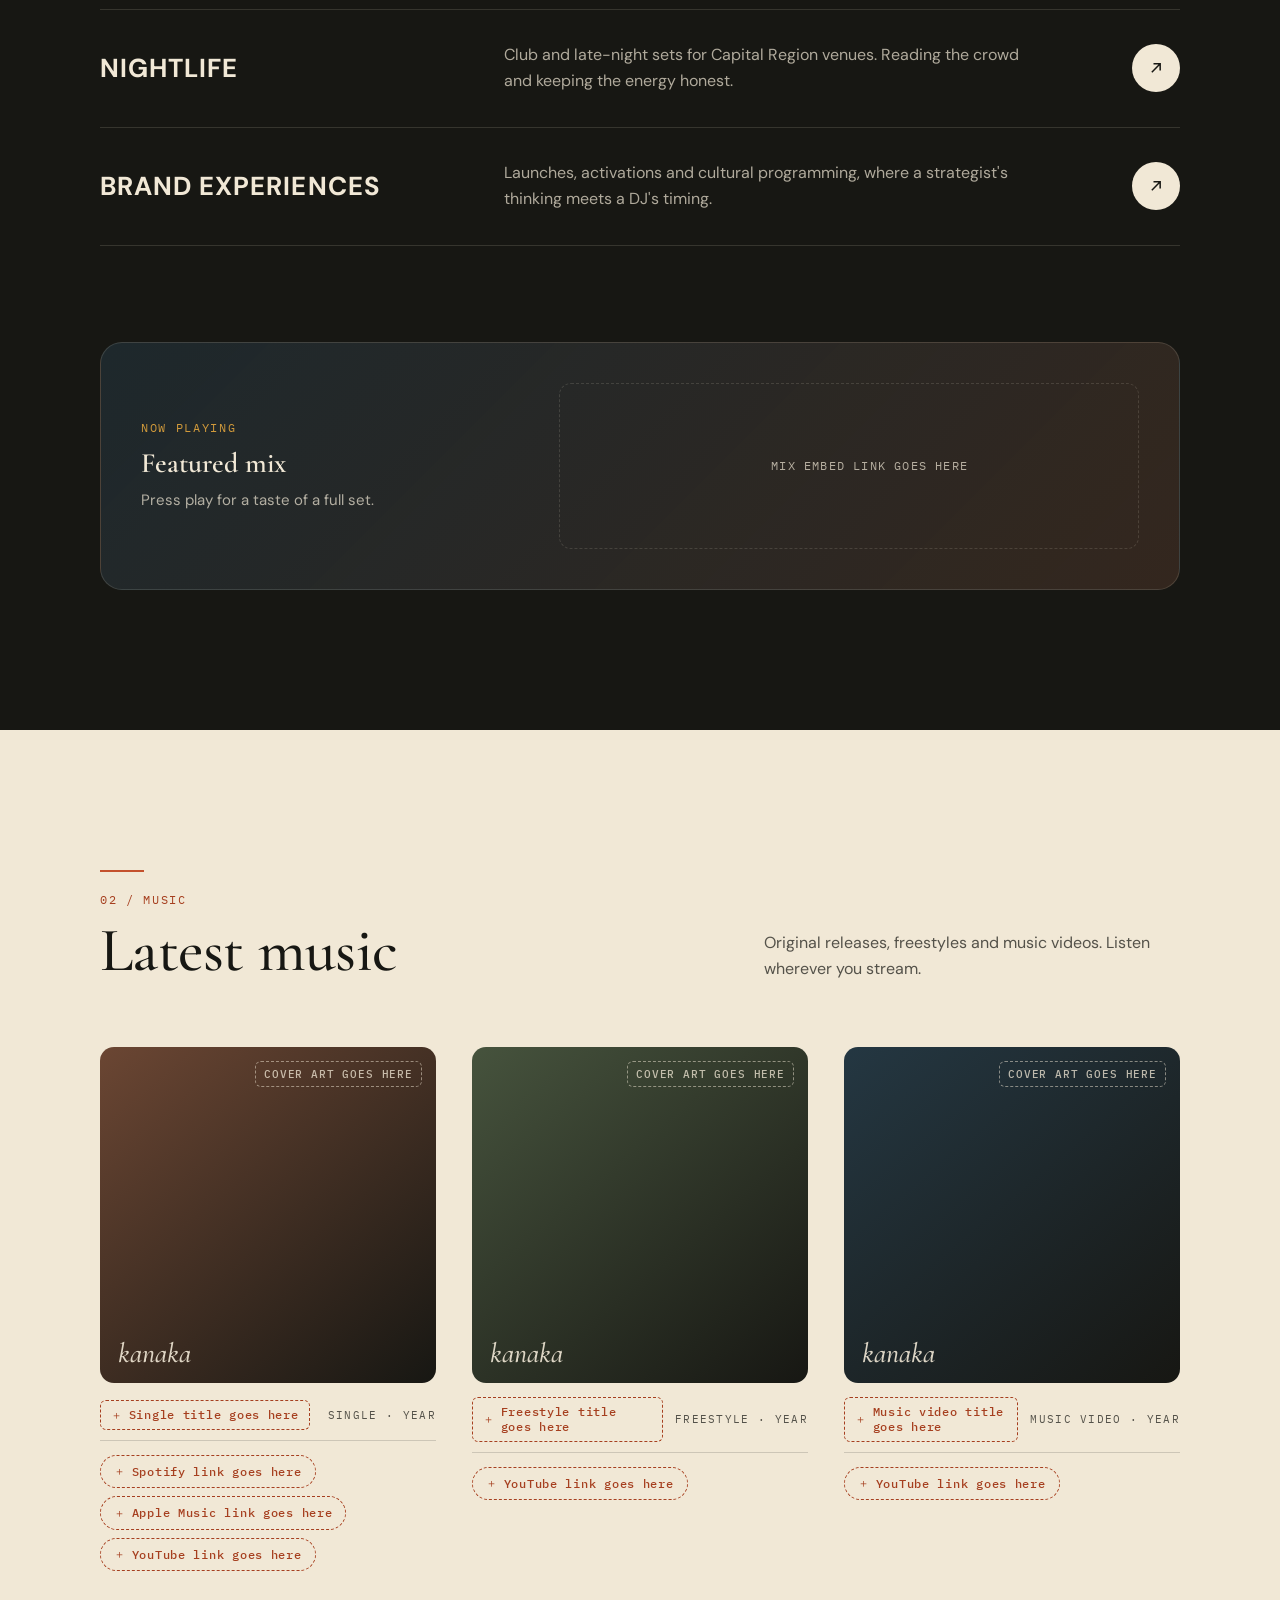
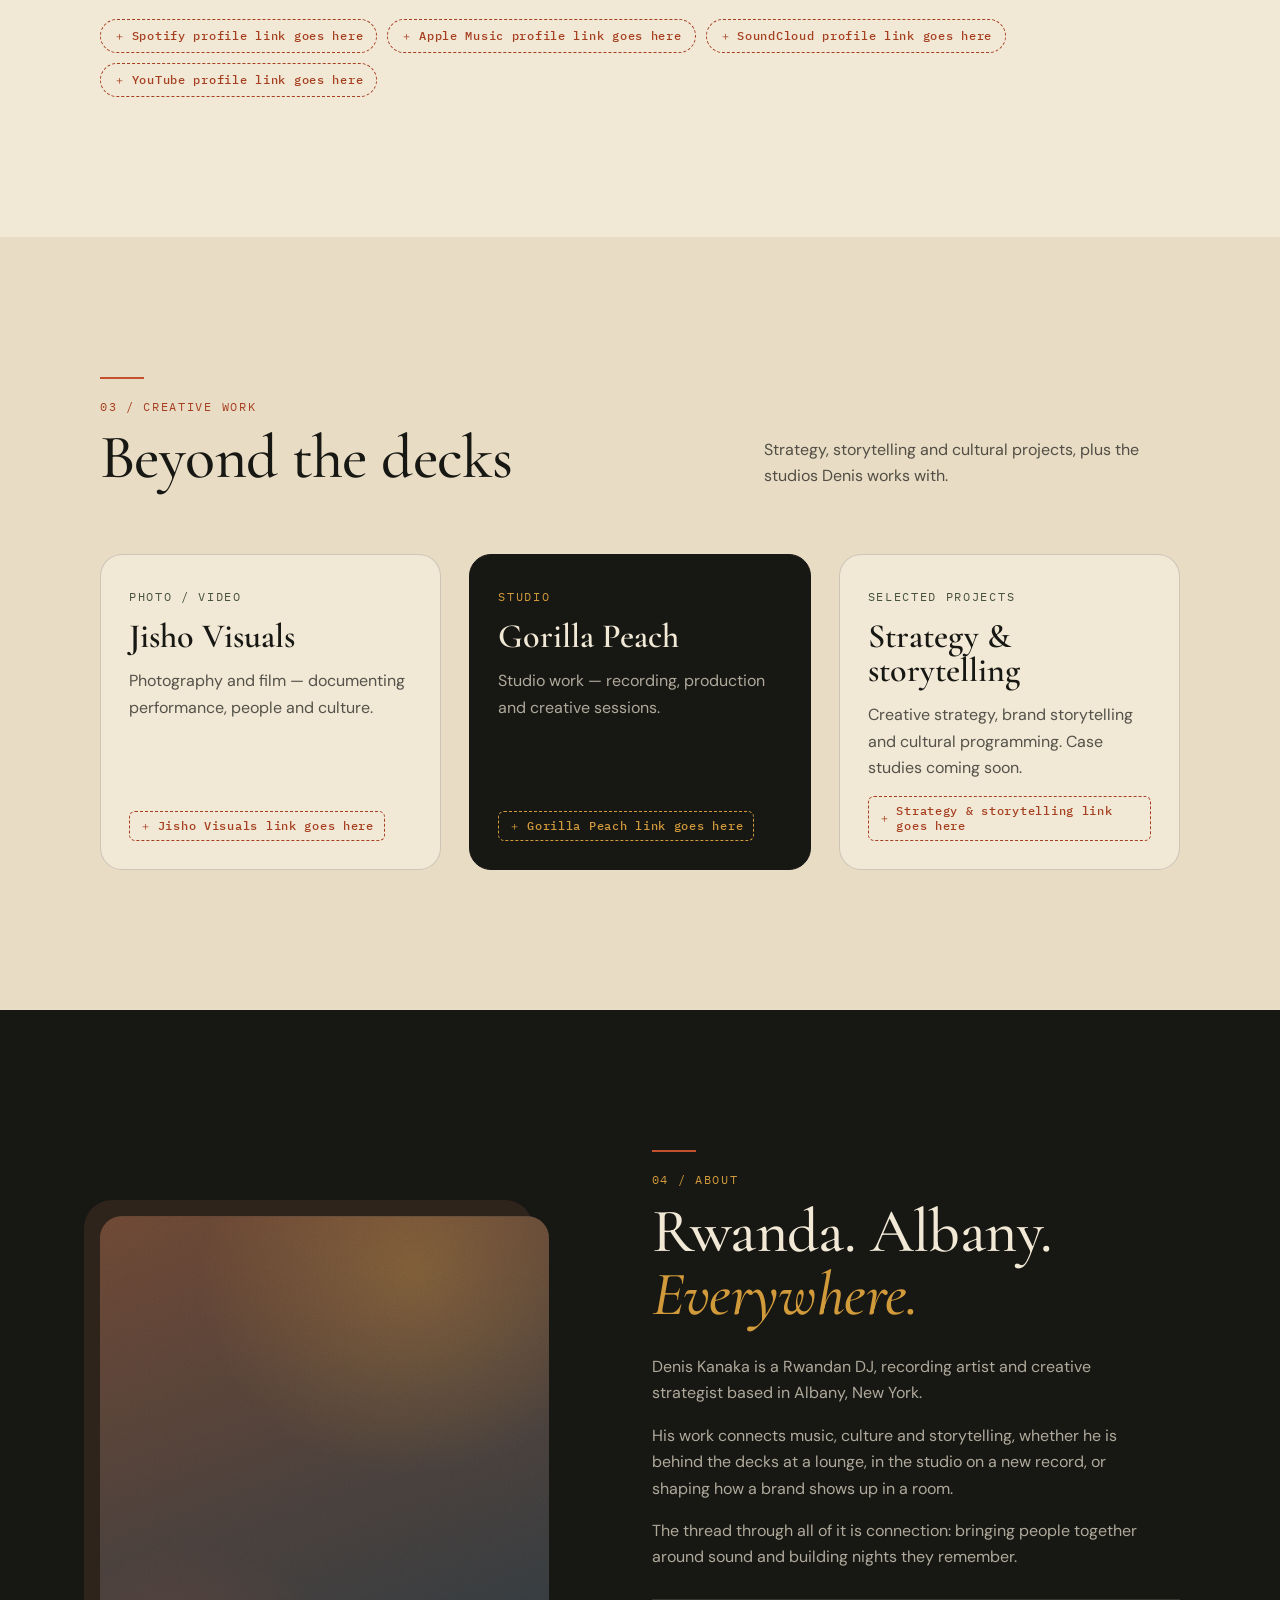
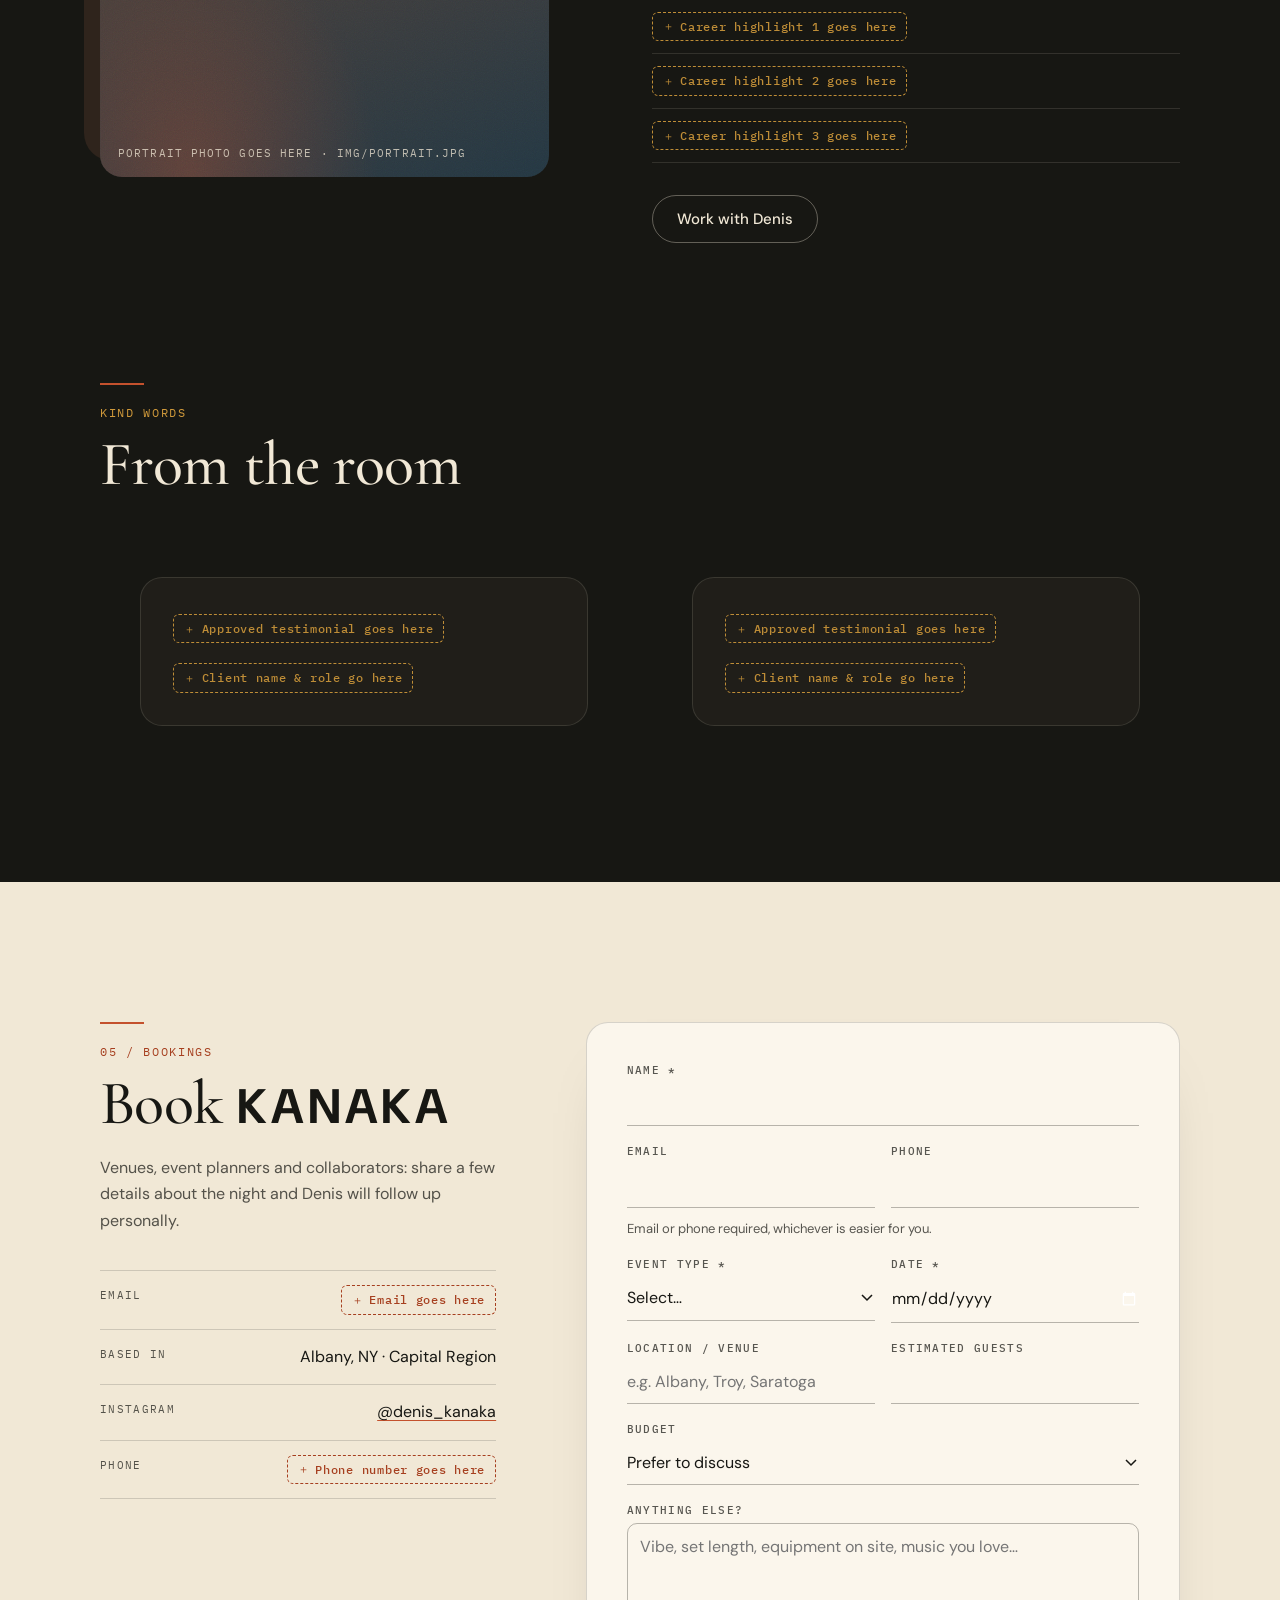
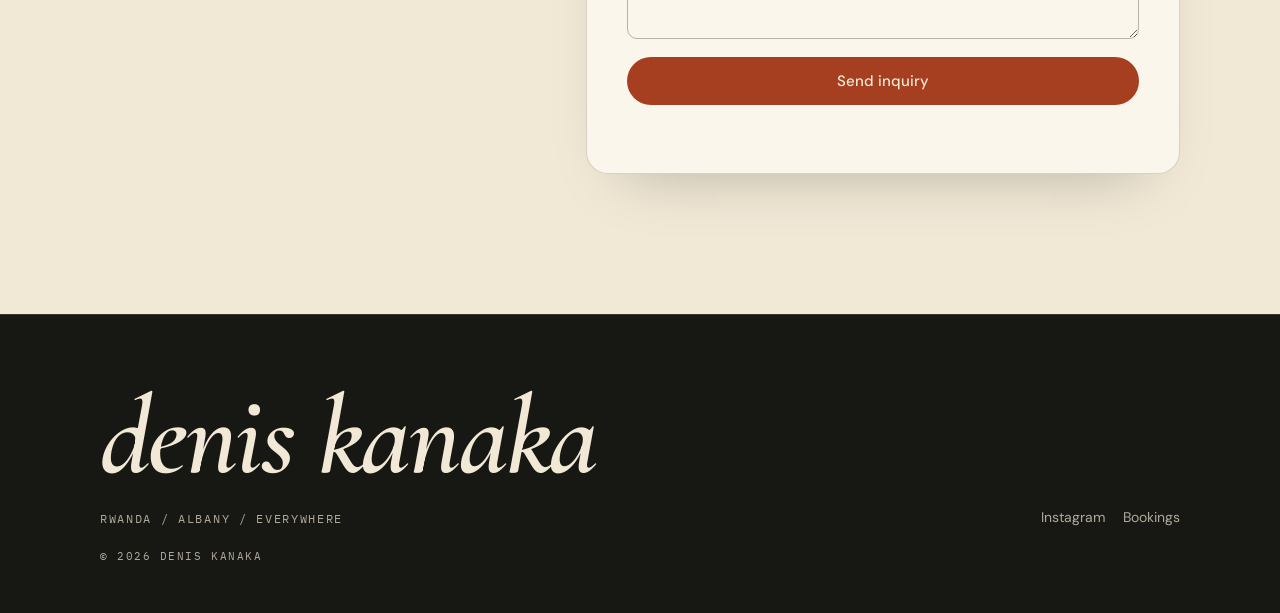
==== commit 825957e0: "Restore first design as dark default; add light theme, placeholders, live form - Dark (original) des" ====
--- a/denis-kanaka/index.html
+++ b/denis-kanaka/index.html
@@ -1,19 +1,20 @@
 <!doctype html>
-<html lang="en">
+<html lang="en" data-theme="dark">
 <head>
   <meta charset="utf-8">
   <meta name="viewport" content="width=device-width, initial-scale=1">
   <title>Denis Kanaka — DJ in Albany, NY | Events, Lounges & Nightlife</title>
   <meta name="description" content="Denis Kanaka is a Rwandan DJ, recording artist and creative strategist based in Albany, New York. Book him for private events, lounges, nightlife and brand experiences across the Capital Region.">
-  <meta name="theme-color" content="#F1E8D6">
-  <link rel="canonical" href="https://deniskanaka.com/">
+  <meta name="theme-color" content="#171713">
+  <!-- DOMAIN GOES HERE: replace https://DOMAIN-GOES-HERE.com in the 3 tags below and in the JSON-LD -->
+  <link rel="canonical" href="https://DOMAIN-GOES-HERE.com/">
 
   <!-- Social previews (replace og-image.jpg with a 1200×630 performance photo) -->
   <meta property="og:type" content="website">
   <meta property="og:title" content="Denis Kanaka — DJ, Recording Artist & Creative Strategist">
   <meta property="og:description" content="Rwandan DJ based in Albany, NY. Booking private events, lounges, nightlife and brand experiences across the Capital Region.">
-  <meta property="og:image" content="https://deniskanaka.com/img/og-image.jpg">
-  <meta property="og:url" content="https://deniskanaka.com/">
+  <meta property="og:image" content="https://DOMAIN-GOES-HERE.com/img/og-image.jpg">
+  <meta property="og:url" content="https://DOMAIN-GOES-HERE.com/">
   <meta name="twitter:card" content="summary_large_image">
 
   <link rel="icon" href="data:image/svg+xml,%3Csvg xmlns='http://www.w3.org/2000/svg' viewBox='0 0 64 64'%3E%3Crect width='64' height='64' rx='14' fill='%23171713'/%3E%3Ctext x='50%25' y='56%25' text-anchor='middle' dominant-baseline='middle' font-family='Georgia,serif' font-size='40' font-style='italic' fill='%23F1E8D6'%3Ek%3C/text%3E%3C/svg%3E">
@@ -22,6 +23,10 @@
   <link rel="preconnect" href="https://fonts.gstatic.com" crossorigin>
   <link href="https://fonts.googleapis.com/css2?family=Cormorant+Garamond:ital,wght@0,500;0,600;1,500&family=DM+Sans:opsz,wght@9..40,400;9..40,500;9..40,700&family=IBM+Plex+Mono:wght@400;500&display=swap" rel="stylesheet">
   <link rel="stylesheet" href="styles.css">
+  <script>
+    /* Apply saved light/dark choice before first paint (default: dark). */
+    (function () { try { var t = localStorage.getItem("dk-theme"); if (t === "light" || t === "dark") document.documentElement.setAttribute("data-theme", t); } catch (e) {} })();
+  </script>
 
   <script type="application/ld+json">
   {
@@ -29,7 +34,7 @@
     "@type": "Person",
     "name": "Denis Kanaka",
     "jobTitle": ["DJ", "Recording Artist", "Creative Strategist"],
-    "url": "https://deniskanaka.com/",
+    "url": "https://DOMAIN-GOES-HERE.com/",
     "homeLocation": { "@type": "Place", "name": "Albany, New York" },
     "areaServed": ["Albany, NY", "Capital Region, NY", "Troy, NY", "Schenectady, NY", "Saratoga Springs, NY"],
     "sameAs": ["https://www.instagram.com/denis_kanaka/"]
@@ -53,6 +58,10 @@
         <a href="#about">About</a>
         <a href="#book" class="nav-book" data-track="book_click" data-track-label="nav">Bookings</a>
       </nav>
+      <button class="theme-btn" type="button" aria-label="Switch to light mode" title="Switch light / dark">
+        <svg class="i-sun" viewBox="0 0 24 24" aria-hidden="true"><circle cx="12" cy="12" r="4.2" fill="none" stroke="currentColor" stroke-width="1.6"/><path d="M12 2.5v2.2M12 19.3v2.2M2.5 12h2.2M19.3 12h2.2M5.3 5.3l1.6 1.6M17.1 17.1l1.6 1.6M5.3 18.7l1.6-1.6M17.1 6.9l1.6-1.6" stroke="currentColor" stroke-width="1.6" stroke-linecap="round"/></svg>
+        <svg class="i-moon" viewBox="0 0 24 24" aria-hidden="true"><path d="M20 14.5A8 8 0 0 1 9.5 4a8 8 0 1 0 10.5 10.5z" fill="none" stroke="currentColor" stroke-width="1.6" stroke-linejoin="round"/></svg>
+      </button>
       <a href="#book" class="btn btn-ghost header-cta" data-track="book_click" data-track-label="header">Book Denis</a>
       <button class="menu-btn" aria-expanded="false" aria-controls="nav" aria-label="Open menu">
         <span></span><span></span>
@@ -63,7 +72,7 @@
   <main id="main">
 
     <!-- ================= HERO ================= -->
-    <section class="hero section-paper">
+    <section class="hero section-ink">
       <div class="wrap hero-grid">
         <div class="hero-copy">
           <div class="hero-mark" aria-hidden="true">
@@ -81,7 +90,7 @@
         <div class="hero-media">
           <div class="frame frame-hero">
             <div class="ph" data-img="img/hero.jpg" role="img" aria-label="Denis Kanaka performing a DJ set in Albany, New York">
-              <span class="ph-label">performance photo · img/hero.jpg</span>
+              <span class="ph-label">Performance photo goes here · img/hero.jpg</span>
             </div>
             <button class="play-badge" type="button" data-showreel aria-label="Play showreel">
               <svg class="ring" viewBox="0 0 100 100" aria-hidden="true">
@@ -104,7 +113,7 @@
     </section>
 
     <!-- ================= DJ & EVENTS ================= -->
-    <section class="section section-paper" id="dj">
+    <section class="section section-ink" id="dj">
       <div class="wrap">
         <header class="section-head center">
           <span class="rule"></span>
@@ -152,7 +161,7 @@
           <div class="mix-player" id="mixPlayer">
             <div class="mix-empty">
               <span class="bars" aria-hidden="true"><i></i><i></i><i></i><i></i><i></i></span>
-              <span>Mix player appears here</span>
+              <span>Mix embed link goes here</span>
             </div>
           </div>
         </div>
@@ -176,7 +185,7 @@
     </section>
 
     <!-- ================= CREATIVE WORK ================= -->
-    <section class="section section-paper" id="work">
+    <section class="section section-paper alt" id="work">
       <div class="wrap">
         <header class="section-head split">
           <div>
@@ -191,11 +200,11 @@
     </section>
 
     <!-- ================= ABOUT ================= -->
-    <section class="section section-paper" id="about">
+    <section class="section section-ink" id="about">
       <div class="wrap about-grid">
         <div class="frame frame-portrait">
           <div class="ph" data-img="img/portrait.jpg" role="img" aria-label="Portrait of Denis Kanaka, DJ and creative strategist based in Albany, NY">
-            <span class="ph-label">portrait · img/portrait.jpg</span>
+            <span class="ph-label">Portrait photo goes here · img/portrait.jpg</span>
           </div>
         </div>
         <div class="about-copy">
@@ -205,7 +214,7 @@
           <p>Denis Kanaka is a Rwandan DJ, recording artist and creative strategist based in Albany, New York.</p>
           <p>His work connects music, culture and storytelling, whether he is behind the decks at a lounge, in the studio on a new record, or shaping how a brand shows up in a room.</p>
           <p>The thread through all of it is connection: bringing people together around sound and building nights they remember.</p>
-          <ul class="highlights" id="highlights" hidden></ul>
+          <ul class="highlights" id="highlights"></ul>
           <div class="actions">
             <a href="#book" class="btn btn-ghost" data-track="book_click" data-track-label="about">Work with Denis</a>
           </div>
@@ -214,7 +223,7 @@
     </section>
 
     <!-- ================= TESTIMONIALS (hidden until approved quotes exist) ================= -->
-    <section class="section section-paper tight" id="testimonials" hidden>
+    <section class="section section-ink tight" id="testimonials">
       <div class="wrap">
         <header class="section-head">
           <span class="rule"></span>
@@ -314,7 +323,7 @@
   </main>
 
   <!-- ================= FOOTER ================= -->
-  <footer class="site-footer">
+  <footer class="site-footer section-ink">
     <div class="wrap footer-inner">
       <p class="footer-mark">denis kanaka</p>
       <p class="mono">Rwanda / Albany / Everywhere</p>
--- a/denis-kanaka/styles.css
+++ b/denis-kanaka/styles.css
@@ -1,15 +1,21 @@
 /* denis kanaka — styles
-   Colour design mirrors the Web / Creative Brief exactly:
-   Paper + Ink base, Ember primary accent (labels, rules, primary CTA),
-   Earth / Moss / Midnight / Gold as supporting solids. No other colours. */
+   Palette & type per Web / Creative Brief §03 */
 :root {
   --paper: #F1E8D6;
   --ink: #171713;
   --earth: #6B4633;
   --moss: #46533D;
   --ember: #C4512D;
+  --ember-deep: #A63F1F;   /* AA-contrast variant for small text & buttons */
   --gold: #D19A3B;
   --midnight: #243742;
+
+  --paper-2: #E8DCC4;
+  --ink-2: #211F1A;
+  --ink-line: rgba(241, 232, 214, .14);
+  --paper-line: rgba(23, 23, 19, .16);
+  --paper-muted: rgba(241, 232, 214, .70);
+  --ink-muted: rgba(23, 23, 19, .72);
 
   --serif: "Cormorant Garamond", Georgia, "Times New Roman", serif;
   --sans: "DM Sans", system-ui, -apple-system, "Segoe UI", sans-serif;
@@ -17,189 +23,221 @@
 
   --wrap: 1160px;
   --gutter: clamp(16px, 4vw, 40px);
-  --radius: 10px;
+  --radius: 22px;
+  --header-bg: rgba(23, 23, 19, .82);
+  --todo: #D19A3B;
 }
 
 *, *::before, *::after { box-sizing: border-box; }
 html { scroll-behavior: smooth; scroll-padding-top: 80px; -webkit-text-size-adjust: 100%; }
 @media (prefers-reduced-motion: reduce) { html { scroll-behavior: auto; } *, *::before, *::after { animation: none !important; transition: none !important; } }
 body {
-  margin: 0; background: var(--paper); color: var(--ink);
-  font: 400 17px/1.6 var(--sans); -webkit-font-smoothing: antialiased;
+  margin: 0; background: var(--ink); color: var(--paper);
+  font: 400 16px/1.65 var(--sans); -webkit-font-smoothing: antialiased;
   overflow-x: hidden;
 }
 img { max-width: 100%; display: block; }
 a { color: inherit; }
 h1, h2, h3, p { margin: 0; }
-em { font-style: normal; }
+em { font-style: italic; }
 [hidden] { display: none !important; }
 
 .wrap { width: 100%; max-width: var(--wrap); margin: 0 auto; padding: 0 var(--gutter); }
-.skip { position: absolute; left: -9999px; top: 8px; z-index: 100; background: var(--ink); color: var(--paper); padding: 8px 14px; border-radius: 6px; }
+.skip { position: absolute; left: -9999px; top: 8px; z-index: 100; background: var(--paper); color: var(--ink); padding: 8px 14px; border-radius: 8px; }
 .skip:focus { left: 8px; }
-:focus-visible { outline: 2px solid var(--ember); outline-offset: 3px; border-radius: 3px; }
+:focus-visible { outline: 2px solid var(--gold); outline-offset: 3px; border-radius: 4px; }
 
 /* ---------- Type ---------- */
 .display {
   font-family: var(--serif); font-weight: 500;
-  font-size: clamp(48px, 6.4vw, 82px); line-height: 1; letter-spacing: -.01em;
-}
-.h2 { font-family: var(--serif); font-weight: 500; font-size: clamp(40px, 5.2vw, 64px); line-height: 1.02; letter-spacing: -.005em; }
-.h3 { font-family: var(--serif); font-weight: 500; font-size: 30px; line-height: 1.1; }
+  font-size: clamp(46px, 7.2vw, 92px); line-height: .98; letter-spacing: -.015em;
+}
+.display em, .h2 em { color: var(--gold); }
+.section-paper .h2 em { color: var(--ember-deep); }
+.h2 { font-family: var(--serif); font-weight: 500; font-size: clamp(38px, 5vw, 62px); line-height: 1.02; letter-spacing: -.01em; }
+.h3 { font-family: var(--serif); font-weight: 600; font-size: 28px; line-height: 1.1; }
 .eyebrow, .label, .mono {
-  font-family: var(--mono); font-weight: 500; font-size: 13px; letter-spacing: .1em; text-transform: uppercase;
-}
-.eyebrow, .label { color: var(--ember); }
-.lede { font-size: 19px; max-width: 32em; }
+  font-family: var(--mono); font-size: 12px; letter-spacing: .14em; text-transform: uppercase;
+}
+.eyebrow, .section-ink .label { color: var(--gold); }
+.section-paper .label { color: var(--ember-deep); }
+.lede { font-size: 18px; color: var(--paper-muted); max-width: 30em; }
+.muted { color: var(--paper-muted); }
 .small { font-size: 11px; }
-.rule { display: block; height: 1px; background: var(--ember); margin-bottom: 20px; width: 100%; }
-.center .rule { width: 100%; }
-.kanaka { font-family: var(--sans); font-weight: 700; letter-spacing: .08em; font-size: .72em; }
+.rule { display: block; width: 44px; height: 2px; background: var(--ember); margin-bottom: 18px; }
+.center .rule { margin-inline: auto; }
+.kanaka { font-family: var(--sans); font-weight: 700; letter-spacing: .08em; font-size: .78em; }
 
 /* ---------- Buttons ---------- */
 .btn {
   display: inline-flex; align-items: center; justify-content: center; gap: 8px;
-  min-height: 52px; padding: 0 26px; border-radius: 6px;
-  font: 700 19px/1 var(--sans); text-decoration: none; cursor: pointer;   /* 19px bold = WCAG "large text" */
+  min-height: 48px; padding: 0 24px; border-radius: 999px;
+  font: 500 15px/1 var(--sans); text-decoration: none; cursor: pointer;
   border: 1px solid transparent; transition: background .2s, color .2s, border-color .2s, transform .2s;
 }
 .btn:active { transform: translateY(1px); }
-.btn-ember { background: var(--ember); color: var(--paper); }
-.btn-ember:hover { background: var(--ink); }
-.btn-ghost, .btn-ghost-dark { border-color: var(--ink); color: var(--ink); background: transparent; font-weight: 500; font-size: 17px; }
-.btn-ghost:hover, .btn-ghost-dark:hover { background: var(--ink); color: var(--paper); }
-.section-ink .btn-ghost { border-color: var(--paper); color: var(--paper); }
-.section-ink .btn-ghost:hover { background: var(--paper); color: var(--ink); }
+.btn-ember { background: var(--ember-deep); color: #F1E8D6; }
+.btn-ember:hover { background: var(--ember); }
+.btn-ghost { border-color: rgba(241, 232, 214, .35); color: var(--paper); background: transparent; }
+.btn-ghost:hover { border-color: var(--paper); background: rgba(241, 232, 214, .06); }
+.btn-ghost-dark { border-color: var(--paper-line); color: var(--ink); background: transparent; }
+.btn-ghost-dark:hover { border-color: var(--ink); }
 .btn-block { width: 100%; }
 .actions { display: flex; flex-wrap: wrap; gap: 12px; margin-top: 32px; }
 
 /* ---------- Header ---------- */
-.site-header { position: sticky; top: 0; z-index: 50; background: var(--paper); }
-.header-inner { display: flex; align-items: center; gap: 24px; height: 72px; position: relative; }
-.header-inner::after { content: ""; position: absolute; left: var(--gutter); right: var(--gutter); bottom: 0; height: 1px; background: var(--ink); }
-.wordmark { font-family: var(--serif); font-size: 28px; font-weight: 500; text-decoration: none; margin-right: auto; }
+.site-header {
+  position: sticky; top: 0; z-index: 50;
+  background: var(--header-bg); backdrop-filter: blur(12px); -webkit-backdrop-filter: blur(12px);
+  border-bottom: 1px solid transparent; transition: border-color .3s;
+}
+.site-header.scrolled { border-bottom-color: var(--ink-line); }
+.header-inner { display: flex; align-items: center; gap: 24px; height: 72px; }
+.wordmark { font-family: var(--serif); font-size: 26px; font-weight: 600; font-style: italic; text-decoration: none; letter-spacing: -.01em; margin-right: auto; }
 .nav { display: flex; gap: 28px; }
-.nav a { font-size: 15px; text-decoration: none; transition: color .2s; }
-.nav a:hover { color: var(--ember); }
+.nav a { font-size: 14px; text-decoration: none; color: var(--paper-muted); transition: color .2s; }
+.nav a:hover { color: var(--paper); }
 .nav-book { display: none; }
-.header-cta { min-height: 42px; padding: 0 18px; font-size: 15px; }
+.header-cta { min-height: 40px; padding: 0 18px; font-size: 14px; }
 .menu-btn { display: none; }
+.theme-btn {
+  width: 40px; height: 40px; border-radius: 50%; display: grid; place-items: center; cursor: pointer;
+  background: transparent; color: var(--paper); border: 1px solid var(--ink-line); transition: border-color .2s, transform .3s;
+}
+.theme-btn:hover { border-color: var(--paper); }
+.theme-btn svg { width: 19px; height: 19px; }
+.theme-btn .i-moon { display: none; }
+:root[data-theme="light"] .theme-btn .i-sun { display: none; }
+:root[data-theme="light"] .theme-btn .i-moon { display: block; }
 
 @media (max-width: 880px) {
   .header-cta { display: none; }
   .menu-btn {
     display: grid; place-content: center; gap: 6px; width: 44px; height: 44px;
-    background: none; border: 1px solid var(--ink); border-radius: 6px; cursor: pointer;
+    background: none; border: 1px solid var(--ink-line); border-radius: 50%; cursor: pointer;
   }
-  .menu-btn span { display: block; width: 18px; height: 1.5px; background: var(--ink); transition: transform .25s; }
+  .menu-btn span { display: block; width: 18px; height: 1.5px; background: var(--paper); transition: transform .25s; }
   .menu-btn[aria-expanded="true"] span:first-child { transform: translateY(3.75px) rotate(45deg); }
   .menu-btn[aria-expanded="true"] span:last-child { transform: translateY(-3.75px) rotate(-45deg); }
   .nav {
     position: fixed; inset: 72px 0 auto 0; flex-direction: column; gap: 0;
-    background: var(--paper); border-bottom: 1px solid var(--ink);
+    background: var(--ink); border-bottom: 1px solid var(--ink-line);
     padding: 8px var(--gutter) 24px; transform: translateY(-8px); opacity: 0; visibility: hidden;
     transition: opacity .2s, transform .2s, visibility .2s;
   }
   .nav.open { opacity: 1; visibility: visible; transform: none; }
-  .nav a { font-family: var(--serif); font-size: 32px; padding: 10px 0; border-bottom: 1px solid var(--earth); }
-  .nav-book { display: block; color: var(--ember); border-bottom: 0 !important; }
+  .nav a { font-family: var(--serif); font-size: 30px; color: var(--paper); padding: 10px 0; border-bottom: 1px solid var(--ink-line); }
+  .nav-book { display: block; color: var(--gold) !important; border-bottom: 0 !important; }
 }
 
 /* ---------- Sections ---------- */
+.section-ink { background: var(--ink); color: var(--paper); }
 .section-paper { background: var(--paper); color: var(--ink); }
-.section-ink { background: var(--ink); color: var(--paper); }
-.section { padding: clamp(72px, 10vw, 128px) 0; }
+.section-paper.alt { background: var(--paper-2); }
+.section { padding: clamp(80px, 11vw, 140px) 0; }
 .section.tight { padding-top: 0; }
-.section-head { margin-bottom: clamp(36px, 5vw, 56px); }
-.section-head .label { margin-bottom: 12px; }
-.section-head.split { display: grid; grid-template-columns: 1fr 1fr; gap: 12px 32px; align-items: end; }
-.section-head.split > div { display: contents; }
-.section-head.split .rule, .section-head.split .label, .section-head.split .h2 { grid-column: 1 / -1; }
-.section-head.split .h2 { grid-column: 1; }
-.section-intro { grid-column: 2; max-width: 28em; justify-self: end; }
+.section-head { margin-bottom: clamp(40px, 6vw, 64px); }
+.section-head .label { margin-bottom: 10px; }
+.section-head.center { text-align: center; }
+.section-head.split { display: flex; justify-content: space-between; align-items: flex-end; gap: 32px; flex-wrap: wrap; }
+.section-intro { max-width: 26em; color: var(--ink-muted); }
 
 /* ---------- Hero ---------- */
-.hero { padding: clamp(48px, 7vw, 88px) 0 0; }
+.hero {
+  position: relative; padding: clamp(48px, 8vw, 96px) 0 0;
+  background:
+    radial-gradient(60% 50% at 85% 20%, rgba(196, 81, 45, .16), transparent 70%),
+    radial-gradient(45% 40% at 0% 55%, rgba(107, 70, 51, .22), transparent 70%),
+    var(--ink);
+}
 .hero-grid { display: grid; grid-template-columns: 1.1fr .9fr; gap: clamp(32px, 6vw, 80px); align-items: center; }
 .hero-mark {
-  width: 60px; height: 60px; border-radius: 50%; display: grid; place-items: center;
-  border: 1px solid var(--ink); margin-bottom: 28px;
+  width: 64px; height: 64px; border-radius: 50%; display: grid; place-items: center;
+  border: 1px solid var(--ink-line); box-shadow: 0 0 0 8px rgba(241, 232, 214, .03);
+  color: var(--paper); margin-bottom: 28px;
 }
 .hero .eyebrow { margin-bottom: 18px; }
 .hero .lede { margin-top: 24px; }
 
-/* Image frames: solid palette back-plate, offset like the reference */
+/* Image frames with offset "back plate" like the reference */
 .frame { position: relative; }
 .frame::before {
-  content: ""; position: absolute; inset: -14px 14px 14px -14px; border-radius: calc(var(--radius) + 4px);
-  background: var(--earth); z-index: 0;
-}
-.frame-hero::before { inset: -14px -14px 14px 14px; background: var(--ember); }
+  content: ""; position: absolute; inset: -16px 16px 16px -16px; border-radius: calc(var(--radius) + 6px);
+  background: rgba(107, 70, 51, .28); z-index: 0;
+}
+.frame-hero::before { inset: -16px -16px 16px 16px; }
 .ph {
   position: relative; z-index: 1; border-radius: var(--radius); overflow: hidden;
-  aspect-ratio: 4 / 5; background-color: var(--ink);
+  aspect-ratio: 4 / 5; background-color: var(--ink-2);
+  background-image:
+    radial-gradient(80% 60% at 70% 10%, rgba(209, 154, 59, .28), transparent 60%),
+    radial-gradient(70% 70% at 20% 100%, rgba(196, 81, 45, .30), transparent 60%),
+    linear-gradient(160deg, var(--earth), var(--midnight));
   background-size: cover; background-position: center;
   display: flex; align-items: flex-end;
 }
-.frame-portrait .ph { background-color: var(--midnight); }
-.ph-label { position: relative; z-index: 2; margin: 18px; font: 500 12px/1 var(--mono); letter-spacing: .1em; text-transform: uppercase; color: var(--paper); }
+.ph::after { /* film grain */
+  content: ""; position: absolute; inset: 0; opacity: .18; mix-blend-mode: overlay; pointer-events: none;
+  background-image: url("data:image/svg+xml,%3Csvg xmlns='http://www.w3.org/2000/svg' width='160' height='160'%3E%3Cfilter id='n'%3E%3CfeTurbulence type='fractalNoise' baseFrequency='.9' numOctaves='2'/%3E%3C/filter%3E%3Crect width='100%25' height='100%25' filter='url(%23n)'/%3E%3C/svg%3E");
+}
+.ph.has-img::after { opacity: .08; }
+.ph-label { position: relative; z-index: 2; margin: 18px; font: 11px/1 var(--mono); letter-spacing: .1em; text-transform: uppercase; color: rgba(241, 232, 214, .55); }
 .ph.has-img .ph-label { display: none; }
 
 .play-badge {
   position: absolute; z-index: 3; top: 28px; left: -44px;
   width: 104px; height: 104px; border-radius: 50%; border: 0; padding: 0; cursor: pointer;
-  background: var(--paper); color: var(--ink); display: grid; place-items: center;
-  box-shadow: 0 0 0 1px var(--ink);
+  background: var(--ink); color: var(--paper); display: grid; place-items: center;
+  box-shadow: 0 10px 30px rgba(0, 0, 0, .35);
 }
 .play-badge .ring { position: absolute; inset: 6px; width: calc(100% - 12px); height: calc(100% - 12px); animation: spin 18s linear infinite; }
-.play-badge text { font: 500 9.6px var(--mono); letter-spacing: .16em; fill: var(--ink); }
-.play-badge .tri { width: 26px; height: 26px; color: var(--ember); transition: transform .2s; }
+.play-badge text { font: 500 9.6px var(--mono); letter-spacing: .16em; fill: var(--paper); }
+.play-badge .tri { width: 26px; height: 26px; color: var(--gold); transition: transform .2s; }
 .play-badge:hover .tri { transform: scale(1.15); }
 @keyframes spin { to { transform: rotate(360deg); } }
 
 .facts {
   display: grid; grid-template-columns: repeat(4, 1fr); gap: 24px;
-  margin-top: clamp(64px, 9vw, 104px); padding-top: 28px; padding-bottom: 8px;
-  border-top: 1px solid var(--ember); text-align: left;
-  background-clip: content-box;
-}
-.facts { border-top: 0; position: relative; }
-.facts::before { content: ""; position: absolute; top: 0; left: var(--gutter); right: var(--gutter); height: 1px; background: var(--ember); }
+  padding-top: clamp(64px, 9vw, 110px); padding-bottom: clamp(56px, 8vw, 96px);
+  text-align: center;
+}
 .fact { display: flex; flex-direction: column; gap: 6px; }
-.fact-big { font-family: var(--serif); font-weight: 500; font-size: clamp(28px, 3.2vw, 40px); line-height: 1.05; }
-.fact-sm { font: 500 12px var(--mono); letter-spacing: .1em; text-transform: uppercase; color: var(--earth); }
+.fact-big { font-family: var(--serif); font-weight: 500; font-size: clamp(30px, 3.6vw, 44px); line-height: 1; }
+.fact-big em { color: var(--gold); }
+.fact-sm { font-size: 14px; color: var(--paper-muted); }
 
 /* ---------- DJ rows ---------- */
-.rows { list-style: none; margin: 0; padding: 0; border-top: 1px solid var(--ink); }
+.rows { list-style: none; margin: 0; padding: 0; border-top: 1px solid var(--ink-line); }
 .row {
   display: grid; grid-template-columns: 1fr 1.6fr auto; gap: 32px; align-items: center;
-  padding: 30px 0; border-bottom: 1px solid var(--earth);
-}
-.row-title { font-family: var(--serif); font-weight: 500; font-size: clamp(28px, 3vw, 38px); line-height: 1.05; }
-.row-text { max-width: 34em; }
+  padding: 32px 0; border-bottom: 1px solid var(--ink-line); transition: background .25s;
+}
+.row-title { font-family: var(--sans); font-weight: 700; font-size: clamp(20px, 2.1vw, 26px); letter-spacing: .04em; text-transform: uppercase; }
+.row-text { color: var(--paper-muted); max-width: 34em; }
 .row-arrow {
-  width: 48px; height: 48px; border-radius: 50%; background: var(--ink); color: var(--paper);
+  width: 48px; height: 48px; border-radius: 50%; background: var(--paper); color: var(--ink);
   display: grid; place-items: center; transition: background .2s, transform .25s;
 }
 .row-arrow svg { width: 20px; height: 20px; }
-.row:hover .row-arrow, .row-arrow:focus-visible { background: var(--ember); transform: rotate(45deg); }
-
-/* The one Ink block — like "PRIMARY CALL TO ACTION" in the brief */
+.row:hover .row-arrow, .row-arrow:focus-visible { background: var(--ember); color: var(--paper); transform: rotate(45deg); }
+
 .mix {
-  margin-top: clamp(48px, 7vw, 80px); display: grid; grid-template-columns: .8fr 1.2fr; gap: 32px; align-items: center;
+  margin-top: clamp(56px, 8vw, 96px); display: grid; grid-template-columns: .8fr 1.2fr; gap: 32px; align-items: center;
   padding: clamp(24px, 4vw, 40px); border-radius: var(--radius);
-  background: var(--ink); color: var(--paper);
-}
-.mix .label { color: var(--gold); margin-bottom: 10px; }
+  background: linear-gradient(135deg, rgba(36, 55, 66, .55), rgba(107, 70, 51, .35));
+  border: 1px solid var(--ink-line);
+}
+.mix-meta .label { margin-bottom: 10px; }
 .mix-meta .muted { margin-top: 10px; font-size: 15px; }
-.mix-player iframe { width: 100%; height: 166px; border: 0; border-radius: 6px; display: block; }
+.mix-player iframe { width: 100%; height: 166px; border: 0; border-radius: 12px; display: block; }
+.mix-player.tall iframe { height: 180px; }
 .mix-empty {
-  height: 166px; border-radius: 6px; border: 1px dashed var(--paper);
+  height: 166px; border-radius: 12px; border: 1px dashed var(--ink-line);
   display: flex; align-items: center; justify-content: center; gap: 14px;
-  font: 500 12px var(--mono); letter-spacing: .1em; text-transform: uppercase;
+  font: 12px var(--mono); letter-spacing: .1em; text-transform: uppercase; color: var(--paper-muted);
 }
 .bars { display: inline-flex; align-items: flex-end; gap: 3px; height: 22px; }
-.bars i { width: 3px; background: var(--gold); border-radius: 1px; animation: eq 1.1s ease-in-out infinite; }
+.bars i { width: 3px; background: var(--gold); border-radius: 2px; animation: eq 1.1s ease-in-out infinite; }
 .bars i:nth-child(2) { animation-delay: -.3s; } .bars i:nth-child(3) { animation-delay: -.6s; }
 .bars i:nth-child(4) { animation-delay: -.15s; } .bars i:nth-child(5) { animation-delay: -.45s; }
 @keyframes eq { 0%, 100% { height: 25%; } 50% { height: 100%; } }
@@ -208,110 +246,113 @@
 .releases { display: grid; grid-template-columns: repeat(3, 1fr); gap: clamp(20px, 3vw, 36px); }
 .release { display: flex; flex-direction: column; gap: 14px; }
 .cover {
-  aspect-ratio: 1; border-radius: var(--radius); overflow: hidden; position: relative;
-  background-color: var(--earth); background-size: cover; background-position: center;
-}
-.release:nth-child(3n+2) .cover:not(.has-img) { background-color: var(--moss); }
-.release:nth-child(3n+3) .cover:not(.has-img) { background-color: var(--midnight); }
-.cover-mark { position: absolute; left: 18px; bottom: 16px; font: 500 30px/1 var(--serif); color: var(--paper); }
+  aspect-ratio: 1; border-radius: 14px; overflow: hidden; position: relative;
+  background: linear-gradient(140deg, var(--earth), var(--ink));
+  background-size: cover; background-position: center;
+}
+.release:nth-child(3n+2) .cover:not(.has-img) { background: linear-gradient(140deg, var(--moss), var(--ink)); }
+.release:nth-child(3n+3) .cover:not(.has-img) { background: linear-gradient(140deg, var(--midnight), var(--ink)); }
+.cover-mark { position: absolute; left: 18px; bottom: 16px; font: italic 500 28px/1 var(--serif); color: rgba(241, 232, 214, .9); }
 .cover.has-img .cover-mark { display: none; }
-.release-meta { display: flex; justify-content: space-between; align-items: baseline; gap: 12px; border-bottom: 1px solid var(--earth); padding-bottom: 10px; }
-.release-title { font-family: var(--serif); font-size: 28px; font-weight: 500; line-height: 1.1; }
-.release-type { font: 500 12px var(--mono); letter-spacing: .1em; text-transform: uppercase; color: var(--earth); white-space: nowrap; }
+.release-meta { display: flex; justify-content: space-between; align-items: baseline; gap: 12px; border-bottom: 1px solid var(--paper-line); padding-bottom: 10px; }
+.release-title { font-family: var(--serif); font-size: 26px; font-weight: 600; line-height: 1.1; }
+.release-type { font: 11px var(--mono); letter-spacing: .12em; text-transform: uppercase; color: var(--ink-muted); white-space: nowrap; }
 .release-links { display: flex; flex-wrap: wrap; gap: 8px; }
 .chip {
-  font: 500 14px/1 var(--sans); padding: 9px 14px; border-radius: 6px; text-decoration: none;
-  border: 1px solid var(--ink); color: var(--ink); transition: background .2s, color .2s;
-}
-.chip:hover { background: var(--ink); color: var(--paper); }
-.chip.soon { color: var(--earth); border-color: var(--earth); border-style: dashed; pointer-events: none; }
+  font: 500 13px/1 var(--sans); padding: 9px 14px; border-radius: 999px; text-decoration: none;
+  border: 1px solid var(--paper-line); color: var(--ink); transition: background .2s, color .2s, border-color .2s;
+}
+.chip:hover { background: var(--ink); color: var(--paper); border-color: var(--ink); }
+.chip.soon { color: var(--ink-muted); border-style: dashed; pointer-events: none; }
 .stream-links { display: flex; flex-wrap: wrap; gap: 10px; margin-top: 48px; }
 .stream-links:empty { display: none; }
 
-/* ---------- Projects (two-column text blocks, like Site Structure in the brief) ---------- */
-.projects { display: grid; grid-template-columns: repeat(3, 1fr); gap: clamp(20px, 3vw, 40px); }
+/* ---------- Projects ---------- */
+.projects { display: grid; grid-template-columns: repeat(3, 1fr); gap: clamp(16px, 2.4vw, 28px); }
 .project {
-  display: flex; flex-direction: column; gap: 10px; padding-top: 20px;
-  border-top: 1px solid var(--ink); text-decoration: none; color: var(--ink);
-}
-.project .label { color: var(--ember); }
-.project h3 { font-family: var(--serif); font-weight: 500; font-size: 34px; line-height: 1.05; }
-.project .go { margin-top: 6px; font: 500 13px var(--mono); letter-spacing: .1em; text-transform: uppercase; color: var(--ember); }
-a.project:hover h3 { color: var(--ember); }
+  display: flex; flex-direction: column; gap: 14px; padding: 32px 28px 28px; min-height: 280px;
+  border-radius: var(--radius); background: var(--paper); border: 1px solid var(--paper-line);
+  text-decoration: none; color: var(--ink); transition: transform .25s, box-shadow .25s;
+}
+a.project:hover { transform: translateY(-4px); box-shadow: 0 18px 40px -20px rgba(23, 23, 19, .35); }
+.project .label { color: var(--moss); }
+.project h3 { font-family: var(--serif); font-weight: 600; font-size: 34px; line-height: 1; }
+.project p { color: var(--ink-muted); }
+.project .go { margin-top: auto; font: 12px var(--mono); letter-spacing: .1em; text-transform: uppercase; color: var(--ember-deep); }
+.project:nth-child(2) { background: var(--ink); color: var(--paper); border-color: var(--ink); }
+.project:nth-child(2) p { color: var(--paper-muted); }
+.project:nth-child(2) .label, .project:nth-child(2) .go { color: var(--gold); }
 
 /* ---------- About ---------- */
 .about-grid { display: grid; grid-template-columns: .85fr 1fr; gap: clamp(40px, 8vw, 110px); align-items: center; }
-.about-copy .rule { width: 100%; }
-.about-copy .label { margin-bottom: 12px; }
+.about-copy .label { margin-bottom: 10px; }
 .about-copy .h2 { margin-bottom: 28px; }
-.about-copy p:not(.label) { margin-bottom: 16px; max-width: 32em; }
-.highlights { list-style: none; padding: 0; margin: 28px 0 0; border-top: 1px solid var(--earth); }
-.highlights li { padding: 12px 0; border-bottom: 1px solid var(--earth); font-size: 16px; }
+.about-copy p:not(.label) { color: var(--paper-muted); margin-bottom: 16px; max-width: 32em; }
+.highlights { list-style: none; padding: 0; margin: 28px 0 0; border-top: 1px solid var(--ink-line); }
+.highlights li { padding: 12px 0; border-bottom: 1px solid var(--ink-line); font-size: 15px; }
 
 /* ---------- Testimonials ---------- */
-.quotes { display: grid; grid-template-columns: repeat(auto-fit, minmax(280px, 1fr)); gap: 32px; }
-.quote { margin: 0; padding-top: 20px; border-top: 1px solid var(--ink); }
-.quote blockquote { margin: 0 0 16px; font: 500 26px/1.3 var(--serif); }
-.quote figcaption { font: 500 12px var(--mono); letter-spacing: .1em; text-transform: uppercase; color: var(--earth); }
-.quote figcaption strong { color: var(--ink); font-weight: 500; }
+.quotes { display: grid; grid-template-columns: repeat(auto-fit, minmax(280px, 1fr)); gap: 24px; }
+.quote { padding: 32px; border-radius: var(--radius); background: var(--ink-2); border: 1px solid var(--ink-line); }
+.quote blockquote { margin: 0 0 20px; font: italic 500 24px/1.3 var(--serif); }
+.quote figcaption { font-size: 14px; color: var(--paper-muted); }
+.quote figcaption strong { color: var(--paper); font-weight: 500; }
 
 /* ---------- Booking ---------- */
-.book-grid { display: grid; grid-template-columns: .85fr 1.15fr; gap: clamp(32px, 6vw, 80px); align-items: start; }
-.book-intro {
-  background: var(--ink); color: var(--paper); border-radius: var(--radius);
-  padding: clamp(24px, 4vw, 40px);
-}
-.book-intro .rule { display: none; }
-.book-intro .label { color: var(--paper); margin-bottom: 10px; }
-.book-intro .h2 { margin-bottom: 18px; }
-.direct { margin: 32px 0 0; border-top: 1px solid var(--paper); }
-.direct div { display: flex; justify-content: space-between; gap: 16px; padding: 14px 0; border-bottom: 1px solid var(--paper); }
-.direct dt { font: 500 12px var(--mono); letter-spacing: .1em; text-transform: uppercase; padding-top: 3px; color: var(--gold); }
+.book-grid { display: grid; grid-template-columns: .8fr 1.2fr; gap: clamp(40px, 7vw, 96px); align-items: start; }
+.book-intro .label { margin-bottom: 10px; }
+.book-intro .h2 { margin-bottom: 20px; }
+.book-intro > p:not(.label) { color: var(--ink-muted); max-width: 26em; }
+.direct { margin: 36px 0 0; border-top: 1px solid var(--paper-line); }
+.direct div { display: flex; justify-content: space-between; gap: 16px; padding: 14px 0; border-bottom: 1px solid var(--paper-line); }
+.direct dt { font: 11px var(--mono); letter-spacing: .12em; text-transform: uppercase; color: var(--ink-muted); padding-top: 3px; }
 .direct dd { margin: 0; text-align: right; }
-.direct a { text-decoration-color: var(--gold); text-underline-offset: 3px; }
-
-.form, .form-done { padding: 0; }
-.field { display: flex; flex-direction: column; gap: 6px; margin-bottom: 20px; min-width: 0; }
-.field-row { display: grid; grid-template-columns: 1fr 1fr; gap: 20px; }
-.field label { font: 500 12px var(--mono); letter-spacing: .1em; text-transform: uppercase; color: var(--ink); }
+.direct a { text-decoration-color: var(--ember); text-underline-offset: 3px; }
+
+.form, .form-done {
+  background: #FBF6EC; border: 1px solid var(--paper-line); border-radius: var(--radius);
+  padding: clamp(22px, 4vw, 40px); box-shadow: 0 30px 60px -40px rgba(23, 23, 19, .35);
+}
+.field { display: flex; flex-direction: column; gap: 6px; margin-bottom: 18px; min-width: 0; }
+.field-row { display: grid; grid-template-columns: 1fr 1fr; gap: 16px; }
+.field label { font: 500 11px var(--mono); letter-spacing: .12em; text-transform: uppercase; color: var(--ink-muted); }
 .field input, .field select, .field textarea {
-  width: 100%; font: 17px/1.4 var(--sans); color: var(--ink);
-  background: transparent; border: 0; border-bottom: 1px solid var(--ink); border-radius: 0;
+  width: 100%; font: 16px/1.4 var(--sans); color: var(--ink);
+  background: transparent; border: 0; border-bottom: 1px solid rgba(23, 23, 19, .3); border-radius: 0;
   padding: 10px 0; transition: border-color .2s; -webkit-appearance: none; appearance: none;
 }
-.field input::placeholder, .field textarea::placeholder { color: var(--earth); }
 .field select {
   background-image: url("data:image/svg+xml,%3Csvg xmlns='http://www.w3.org/2000/svg' width='12' height='8'%3E%3Cpath d='M1 1l5 5 5-5' fill='none' stroke='%23171713' stroke-width='1.5'/%3E%3C/svg%3E");
   background-repeat: no-repeat; background-position: right 2px center; padding-right: 20px;
 }
-.field textarea { resize: vertical; border: 1px solid var(--ink); border-radius: 6px; padding: 12px; }
-.field input:focus, .field select:focus, .field textarea:focus { outline: none; border-color: var(--ember); box-shadow: 0 1px 0 0 var(--ember); }
-.field.invalid input, .field.invalid select { border-bottom-color: var(--ember); box-shadow: 0 1px 0 0 var(--ember); }
-.field.invalid label { color: var(--ember); }
-.hint { font-size: 14px; color: var(--earth); margin: -10px 0 20px; }
-.hint.invalid { color: var(--ember); font-weight: 700; }
+.field textarea { resize: vertical; border: 1px solid rgba(23, 23, 19, .3); border-radius: 10px; padding: 12px; }
+.field input:focus, .field select:focus, .field textarea:focus { outline: none; border-color: var(--ember-deep); }
+.field.invalid input, .field.invalid select { border-bottom-color: var(--ember-deep); }
+.field.invalid label { color: var(--ember-deep); }
+.hint { font-size: 13px; color: var(--ink-muted); margin: -8px 0 18px; }
+.hint.invalid { color: var(--ember-deep); }
 .hp { position: absolute; left: -9999px; }
-.form-status { margin-top: 14px; font-size: 15px; font-weight: 700; color: var(--ember); min-height: 1em; }
-.form-done { display: flex; flex-direction: column; gap: 16px; align-items: flex-start; padding-top: 20px; border-top: 1px solid var(--ink); }
+.form-status { margin-top: 14px; font-size: 14px; color: var(--ember-deep); min-height: 1em; }
+.form-done { display: flex; flex-direction: column; gap: 16px; align-items: flex-start; }
+.form-done .label { color: var(--moss); }
+.form-done p:not(.label) { color: var(--ink-muted); }
 
 /* ---------- Footer ---------- */
-.site-footer { padding: 0 0 40px; background: var(--paper); color: var(--ink); }
-.footer-inner { display: grid; grid-template-columns: 1fr auto; gap: 18px 32px; align-items: end; padding-top: 56px; position: relative; }
-.footer-inner::before { content: ""; position: absolute; left: var(--gutter); right: var(--gutter); top: 0; height: 1px; background: var(--ember); }
-.footer-mark { font: 500 clamp(52px, 9vw, 116px)/.9 var(--serif); letter-spacing: -.01em; grid-column: 1 / -1; }
-.footer-inner .mono { color: var(--ember); }
-.footer-inner .mono.small { color: var(--earth); }
+.site-footer { padding: 72px 0 48px; border-top: 1px solid var(--ink-line); }
+.footer-inner { display: grid; grid-template-columns: 1fr auto; gap: 18px 32px; align-items: end; }
+.footer-mark { font: italic 600 clamp(48px, 9vw, 112px)/.9 var(--serif); letter-spacing: -.02em; grid-column: 1 / -1; }
+.footer-inner .mono { color: var(--paper-muted); }
 .footer-links { display: flex; gap: 18px; flex-wrap: wrap; justify-content: flex-end; }
-.footer-links a { font-size: 15px; text-decoration: none; }
-.footer-links a:hover { color: var(--ember); }
+.footer-links a { font-size: 14px; text-decoration: none; color: var(--paper-muted); }
+.footer-links a:hover { color: var(--gold); }
 
 /* ---------- Modal ---------- */
 .modal { border: 0; padding: 0; background: transparent; width: min(960px, 92vw); max-width: none; }
-.modal::backdrop { background: var(--ink); opacity: .92; }
-.modal-body { aspect-ratio: 16 / 9; background: var(--ink); border-radius: var(--radius); overflow: hidden; display: grid; place-items: center; color: var(--paper); font: 14px var(--mono); text-align: center; border: 1px solid var(--paper); }
+.modal::backdrop { background: rgba(10, 10, 8, .86); }
+.modal-body { aspect-ratio: 16 / 9; background: var(--ink); border-radius: 14px; overflow: hidden; display: grid; place-items: center; color: var(--paper-muted); font: 13px var(--mono); text-align: center; padding: 0; }
 .modal-body iframe { width: 100%; height: 100%; border: 0; }
 .modal-body p { padding: 24px; }
-.modal-close { position: absolute; top: -52px; right: 0; width: 42px; height: 42px; border-radius: 50%; border: 1px solid var(--paper); background: transparent; color: var(--paper); font-size: 24px; line-height: 1; cursor: pointer; }
+.modal-close { position: absolute; top: -48px; right: 0; width: 40px; height: 40px; border-radius: 50%; border: 1px solid rgba(241,232,214,.3); background: transparent; color: var(--paper); font-size: 24px; line-height: 1; cursor: pointer; }
 .modal[open] { overflow: visible; }
 
 /* ---------- Reveal on scroll ---------- */
@@ -326,17 +367,15 @@
 }
 @media (max-width: 760px) {
   .hero-grid, .about-grid { grid-template-columns: 1fr; }
-  .hero-media { order: -1; margin: 0 14px 0 0; }
+  .hero-media { order: -1; margin: 0 8px 0 16px; }
   .hero-mark { display: none; }
   .ph { aspect-ratio: 4 / 4.2; }
-  .frame-portrait { margin: 0 0 0 14px; }
-  .play-badge { width: 84px; height: 84px; left: auto; right: -2px; top: auto; bottom: -22px; }
+  .frame-portrait { margin: 0 8px 0 16px; }
+  .play-badge { width: 84px; height: 84px; left: auto; right: -6px; top: auto; bottom: -22px; }
   .play-badge text { font-size: 9.2px; }
-  .facts { grid-template-columns: 1fr 1fr; gap: 28px 16px; }
-  .section-head.split { grid-template-columns: 1fr; }
-  .section-head.split .h2, .section-intro { grid-column: 1; justify-self: start; }
-  .row { grid-template-columns: 1fr auto; gap: 10px 20px; padding: 24px 0; }
-  .row-text { grid-column: 1 / -1; grid-row: 2; font-size: 16px; }
+  .facts { grid-template-columns: 1fr 1fr; gap: 36px 16px; }
+  .row { grid-template-columns: 1fr auto; gap: 10px 20px; padding: 26px 0; }
+  .row-text { grid-column: 1 / -1; grid-row: 2; font-size: 15px; }
   .row-arrow { grid-column: 2; grid-row: 1; width: 42px; height: 42px; }
   .footer-inner { grid-template-columns: 1fr; }
   .footer-links { justify-content: flex-start; }
@@ -344,5 +383,65 @@
 @media (max-width: 560px) {
   .releases, .projects { grid-template-columns: 1fr; }
   .field-row { grid-template-columns: 1fr; gap: 0; }
+  .project { min-height: 0; }
   .actions .btn { flex: 1 1 auto; }
 }
+
+
+/* =====================================================================
+   PLACEHOLDERS — visible "… goes here" markers for missing data.
+   They disappear automatically once content.js is filled in.
+   ===================================================================== */
+.todo {
+  display: inline-flex; align-items: center; gap: 6px;
+  font: 500 12px/1.3 var(--mono); letter-spacing: .06em;
+  color: var(--todo); border: 1px dashed currentColor; border-radius: 6px; padding: 6px 10px;
+}
+.section-paper { --todo: #A63F1F; }
+.todo::before { content: "＋"; font-size: 11px; }
+.chip.todo { border-radius: 999px; padding: 8px 13px; pointer-events: none; }
+.project .todo { margin-top: auto; align-self: flex-start; }
+.project:nth-child(2) { --todo: #D19A3B; }
+.highlights li.todo-li, .quote.is-todo { opacity: .9; }
+.quote.is-todo blockquote { color: var(--paper-muted); }
+.ph-label { color: rgba(241, 232, 214, .75); }
+.cover-todo { position: absolute; right: 14px; top: 14px; font: 500 10.5px var(--mono); letter-spacing: .08em; text-transform: uppercase; color: rgba(241, 232, 214, .75); border: 1px dashed rgba(241, 232, 214, .5); border-radius: 6px; padding: 5px 8px; }
+.cover.has-img .cover-todo { display: none; }
+
+/* =====================================================================
+   LIGHT THEME — same design, Paper-based.
+   Dark is the default; the header toggle switches and remembers.
+   Ink sections are re-tokenised so every rule above just works.
+   ===================================================================== */
+:root[data-theme="light"] { --header-bg: rgba(241, 232, 214, .88); color-scheme: light; }
+:root[data-theme="dark"] { color-scheme: dark; }
+:root[data-theme="light"] body { background: #F1E8D6; color: #171713; }
+
+:root[data-theme="light"] .section-ink,
+:root[data-theme="light"] .site-header,
+:root[data-theme="light"] .site-footer {
+  --paper: #171713;
+  --ink: #F1E8D6;
+  --ink-2: #E8DCC4;
+  --gold: #A63F1F;
+  --todo: #A63F1F;
+  --paper-muted: rgba(23, 23, 19, .72);
+  --ink-line: rgba(23, 23, 19, .16);
+  color: #171713;
+}
+:root[data-theme="light"] .hero {
+  background:
+    radial-gradient(60% 50% at 85% 20%, rgba(196, 81, 45, .14), transparent 70%),
+    radial-gradient(45% 40% at 0% 55%, rgba(209, 154, 59, .16), transparent 70%),
+    #F1E8D6;
+}
+:root[data-theme="light"] .hero-mark { box-shadow: 0 0 0 8px rgba(23, 23, 19, .03); }
+:root[data-theme="light"] #dj,
+:root[data-theme="light"] .section-paper.alt { background: #E8DCC4; }
+:root[data-theme="light"] .frame::before { background: rgba(107, 70, 51, .18); }
+:root[data-theme="light"] .mix { background: #F1E8D6; border-color: rgba(23, 23, 19, .16); }
+:root[data-theme="light"] .play-badge { box-shadow: 0 10px 30px rgba(23, 23, 19, .18); }
+:root[data-theme="light"] .site-footer { border-top-color: rgba(23, 23, 19, .16); }
+:root[data-theme="light"] .form, :root[data-theme="light"] .form-done { background: #FBF6EC; }
+:root[data-theme="light"] .btn-ghost { border-color: rgba(23, 23, 19, .4); }
+:root[data-theme="light"] .btn-ghost:hover { border-color: #171713; background: rgba(23, 23, 19, .05); }
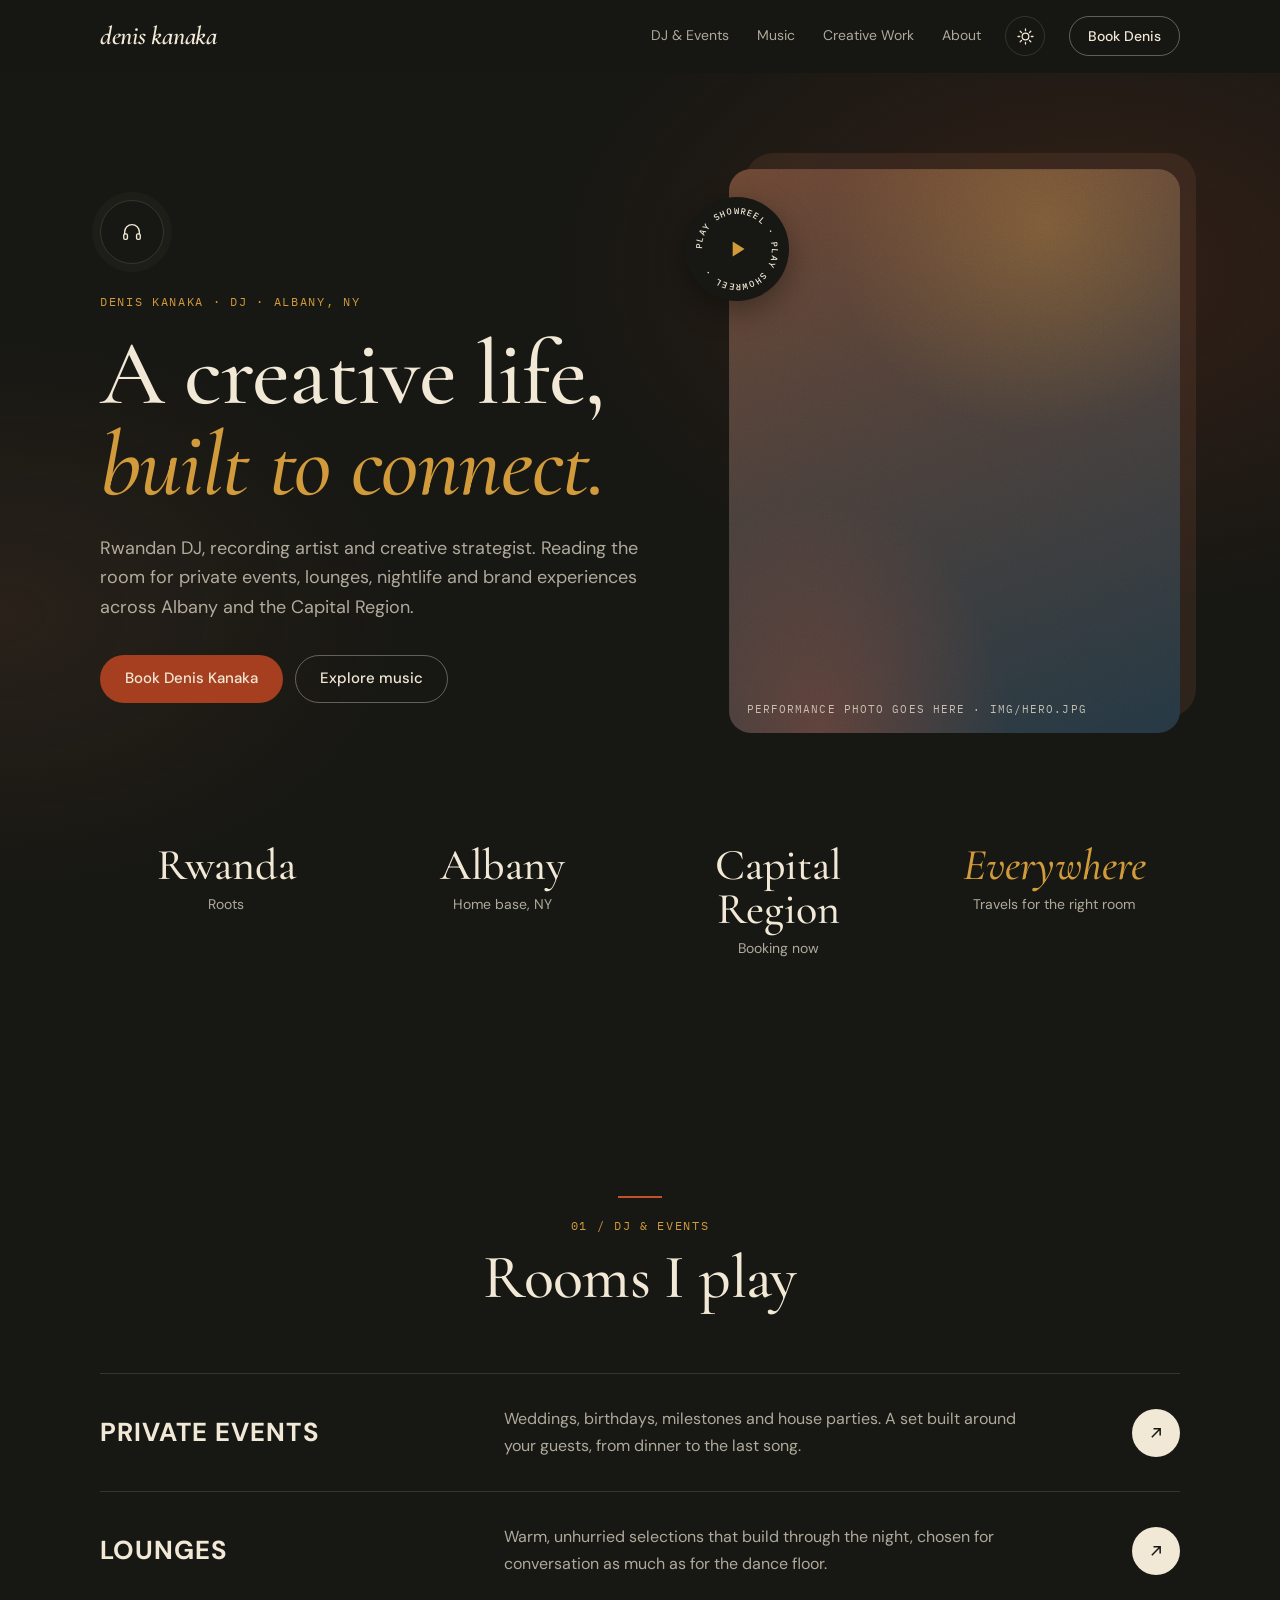
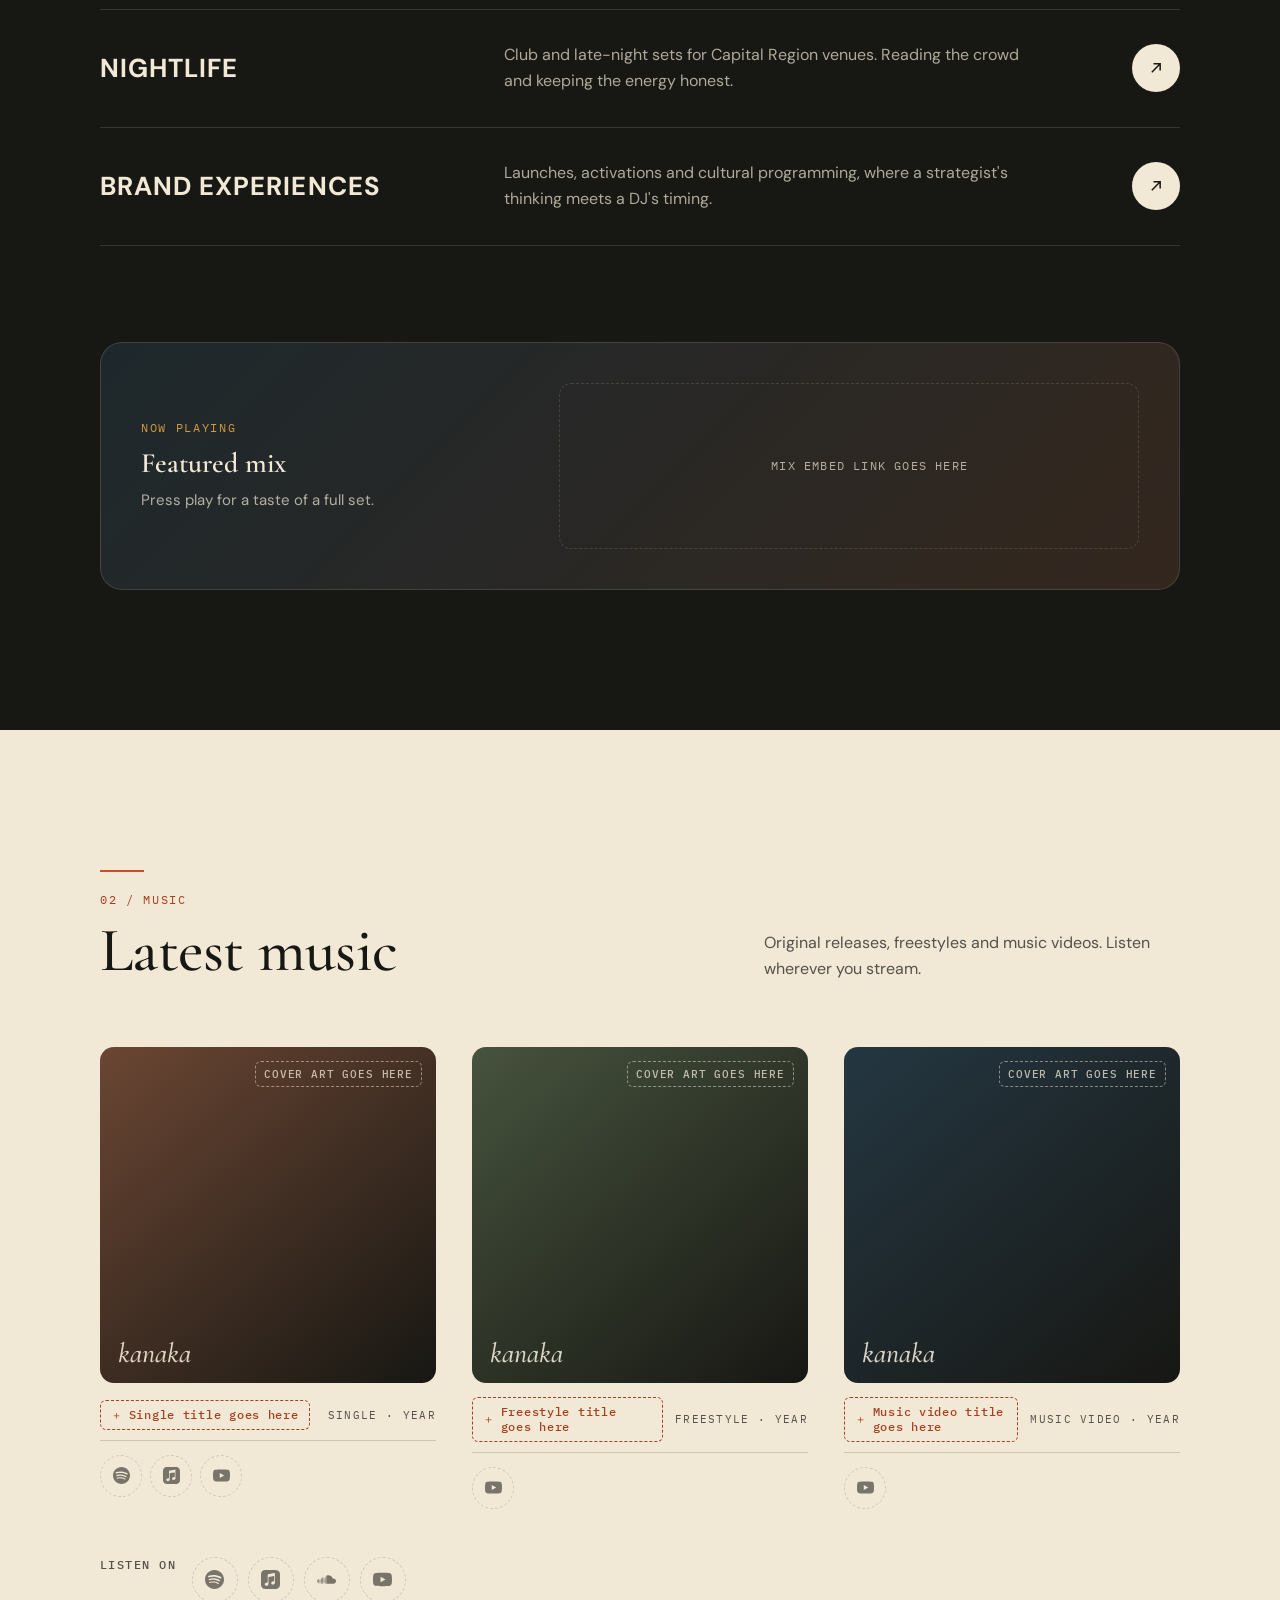
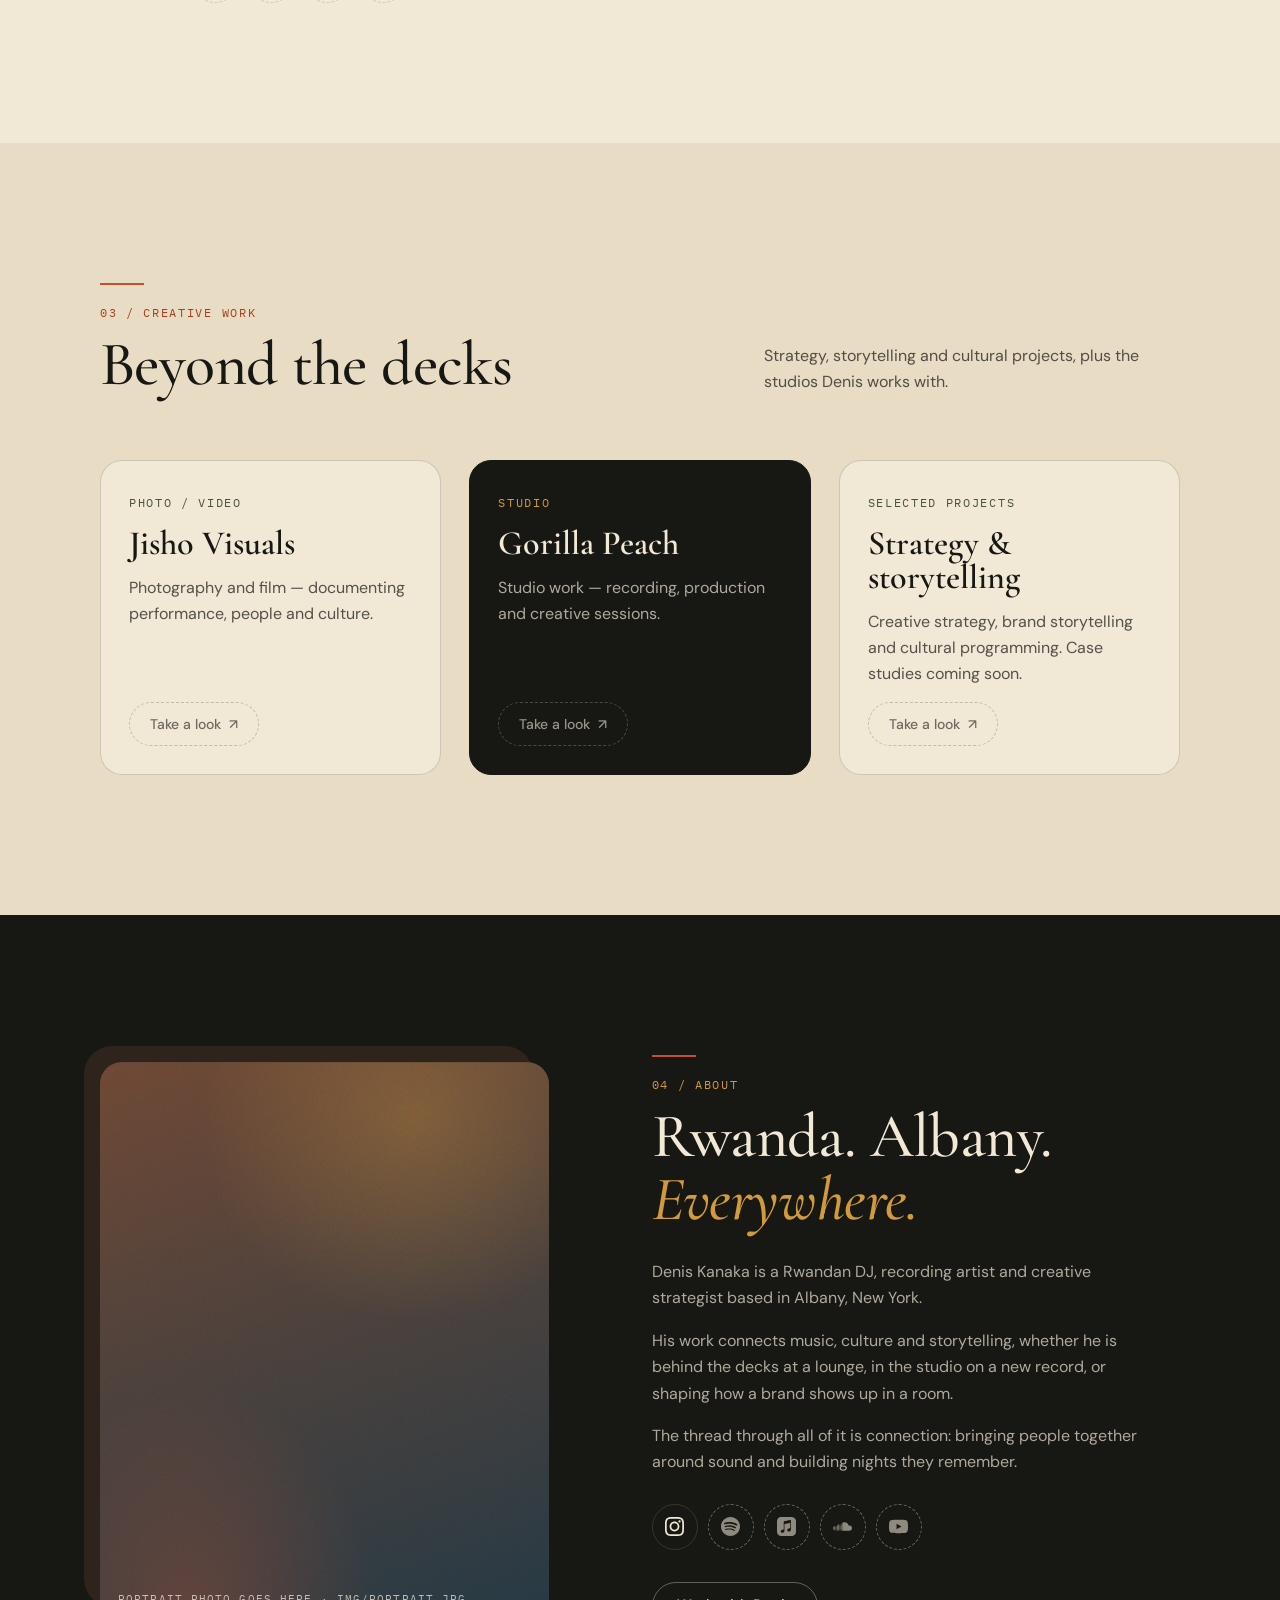
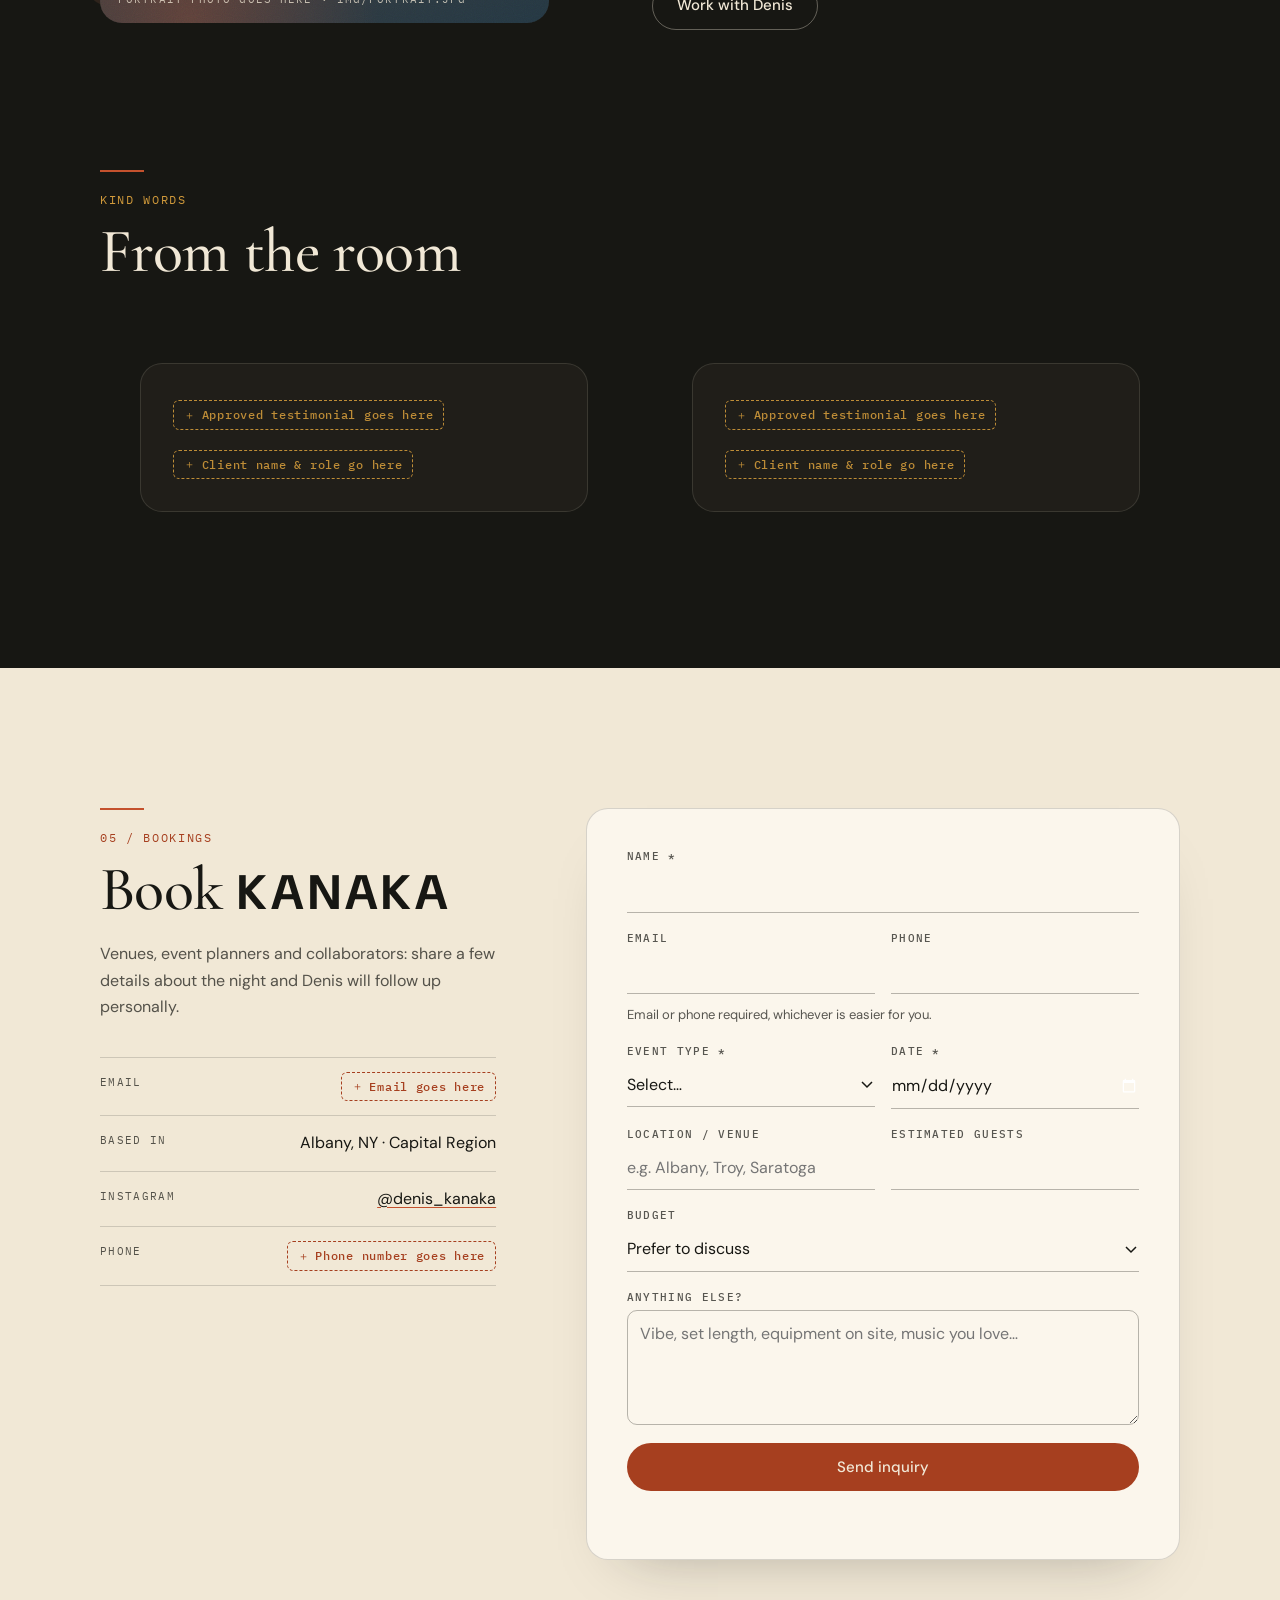
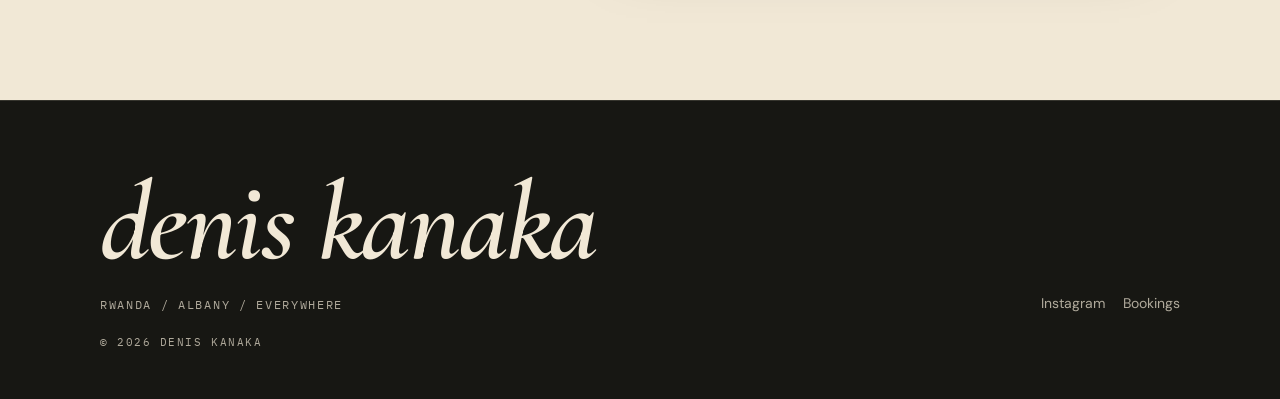
==== commit c2bd7ecd: "Icon buttons for platform links; 'Take a look' project buttons - Release, artist-profile and new Abo" ====
--- a/denis-kanaka/index.html
+++ b/denis-kanaka/index.html
@@ -215,6 +215,7 @@
           <p>His work connects music, culture and storytelling, whether he is behind the decks at a lounge, in the studio on a new record, or shaping how a brand shows up in a room.</p>
           <p>The thread through all of it is connection: bringing people together around sound and building nights they remember.</p>
           <ul class="highlights" id="highlights"></ul>
+          <div class="icon-row" id="aboutSocial" aria-label="Denis Kanaka online"></div>
           <div class="actions">
             <a href="#book" class="btn btn-ghost" data-track="book_click" data-track-label="about">Work with Denis</a>
           </div>
@@ -338,6 +339,7 @@
     <div class="modal-body" id="reelBody"></div>
   </dialog>
 
+  <script src="icons.js"></script>
   <script src="content.js"></script>
   <script src="main.js"></script>
 </body>
--- a/denis-kanaka/styles.css
+++ b/denis-kanaka/styles.css
@@ -445,3 +445,37 @@
 :root[data-theme="light"] .form, :root[data-theme="light"] .form-done { background: #FBF6EC; }
 :root[data-theme="light"] .btn-ghost { border-color: rgba(23, 23, 19, .4); }
 :root[data-theme="light"] .btn-ghost:hover { border-color: #171713; background: rgba(23, 23, 19, .05); }
+
+
+/* =====================================================================
+   ICON BUTTONS (platform links) + "Take a look" project buttons
+   ===================================================================== */
+.icon-row { display: flex; flex-wrap: wrap; align-items: center; gap: 10px; }
+.icon-row-label { font: 500 12px var(--mono); letter-spacing: .12em; text-transform: uppercase; margin-right: 6px; color: rgba(23, 23, 19, .72); }
+.icon-btn {
+  width: 46px; height: 46px; border-radius: 50%; display: inline-grid; place-items: center; flex: none;
+  border: 1px solid; text-decoration: none; transition: background .2s, color .2s, border-color .2s, transform .2s;
+}
+.icon-btn svg { width: 19px; height: 19px; fill: currentColor; }
+a.icon-btn:hover { transform: translateY(-2px); }
+.icon-btn.is-todo { border-style: dashed; opacity: .55; cursor: help; }
+.section-paper .icon-btn { color: #171713; border-color: rgba(23, 23, 19, .28); }
+.section-paper a.icon-btn:hover { background: #171713; color: #F1E8D6; border-color: #171713; }
+.section-ink .icon-btn { color: var(--paper); border-color: var(--ink-line); }
+.section-ink a.icon-btn:hover { background: var(--paper); color: var(--ink); border-color: var(--paper); }
+.section-ink .icon-btn.is-todo { border-color: var(--paper-muted); }
+#aboutSocial { margin-top: 28px; }
+.release-links { gap: 8px; }
+.release-links .icon-btn { width: 42px; height: 42px; }
+.release-links .icon-btn svg { width: 17px; height: 17px; }
+
+.project-btn {
+  margin-top: auto; align-self: flex-start; min-height: 44px; padding: 0 20px; font-size: 14px;
+  border-color: rgba(23, 23, 19, .35); color: #171713; background: transparent;
+}
+.project-btn:hover { background: #171713; color: #F1E8D6; border-color: #171713; }
+.project:nth-child(2) .project-btn { border-color: rgba(241, 232, 214, .4); color: #F1E8D6; }
+.project:nth-child(2) .project-btn:hover { background: #F1E8D6; color: #171713; }
+.project-btn.is-todo { border-style: dashed; opacity: .6; cursor: help; }
+.project-btn.is-todo:hover { background: transparent; color: #171713; }
+.project:nth-child(2) .project-btn.is-todo:hover { color: #F1E8D6; }
